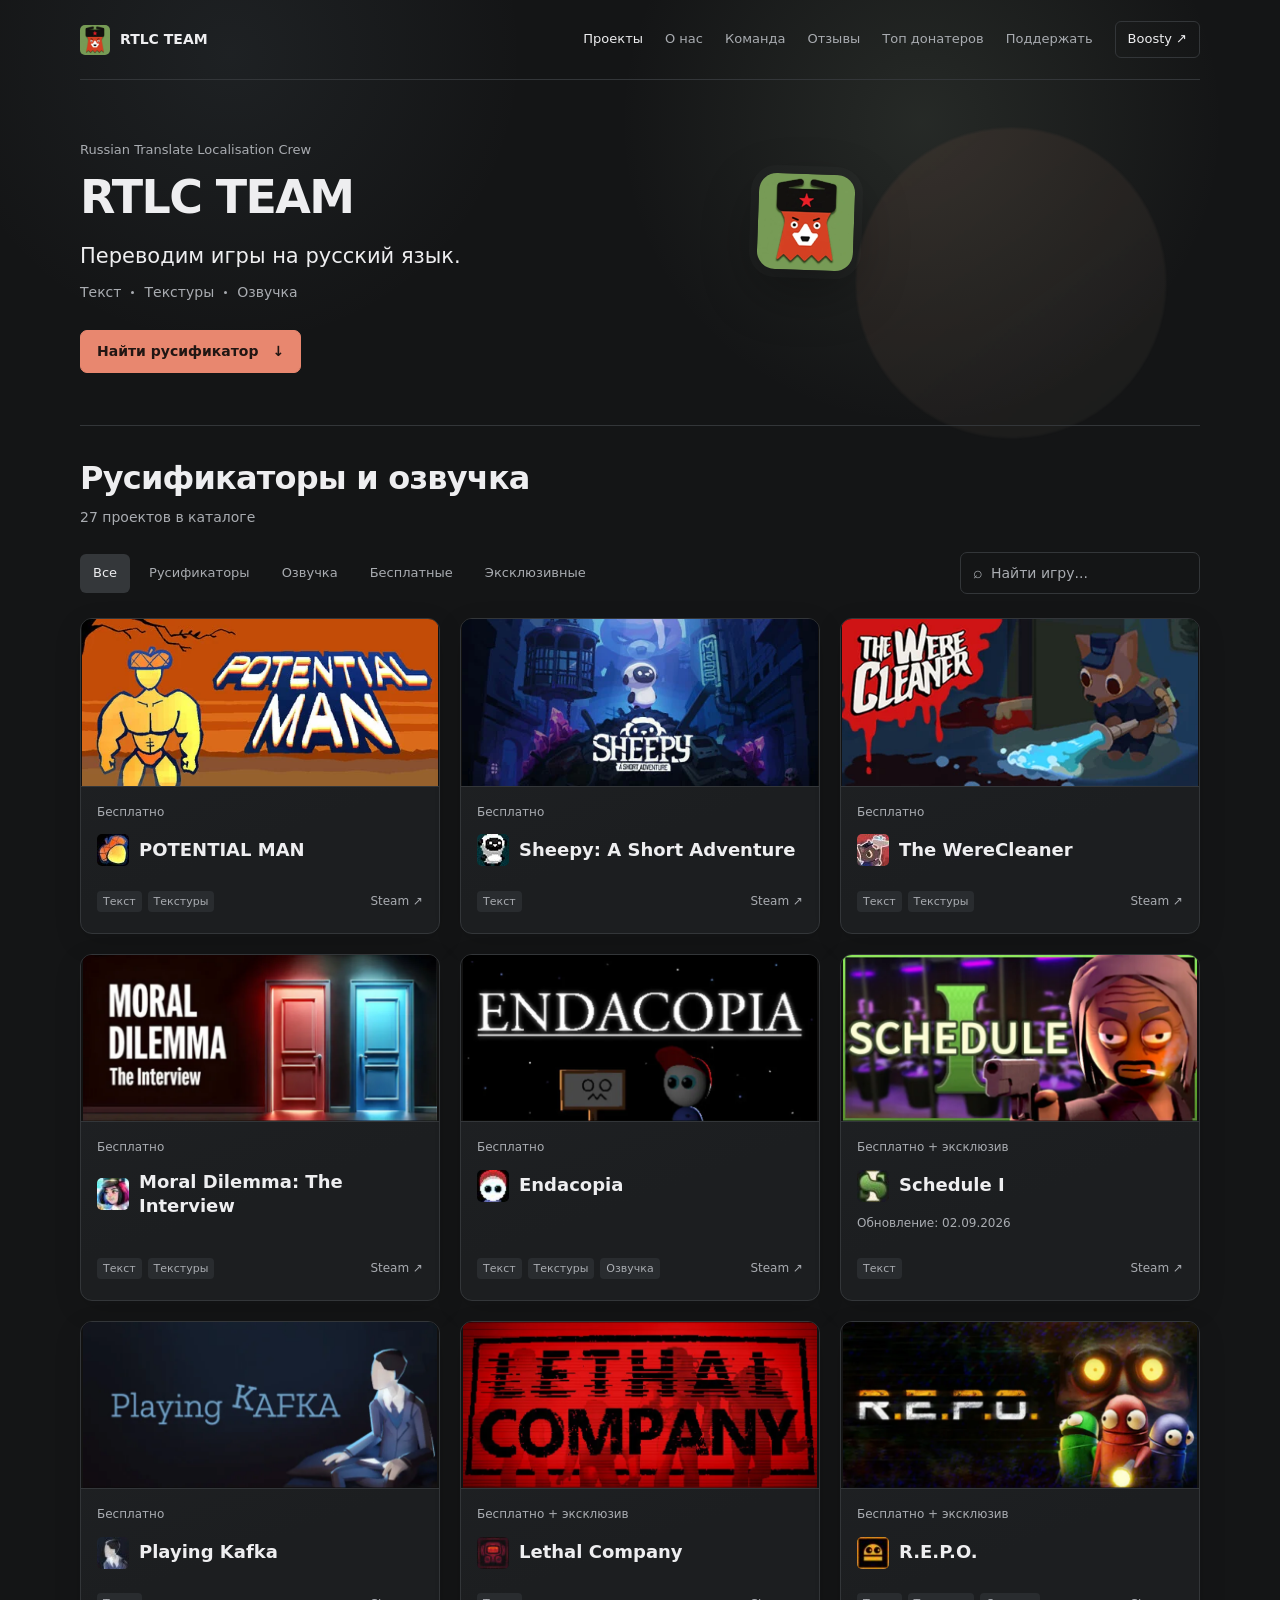
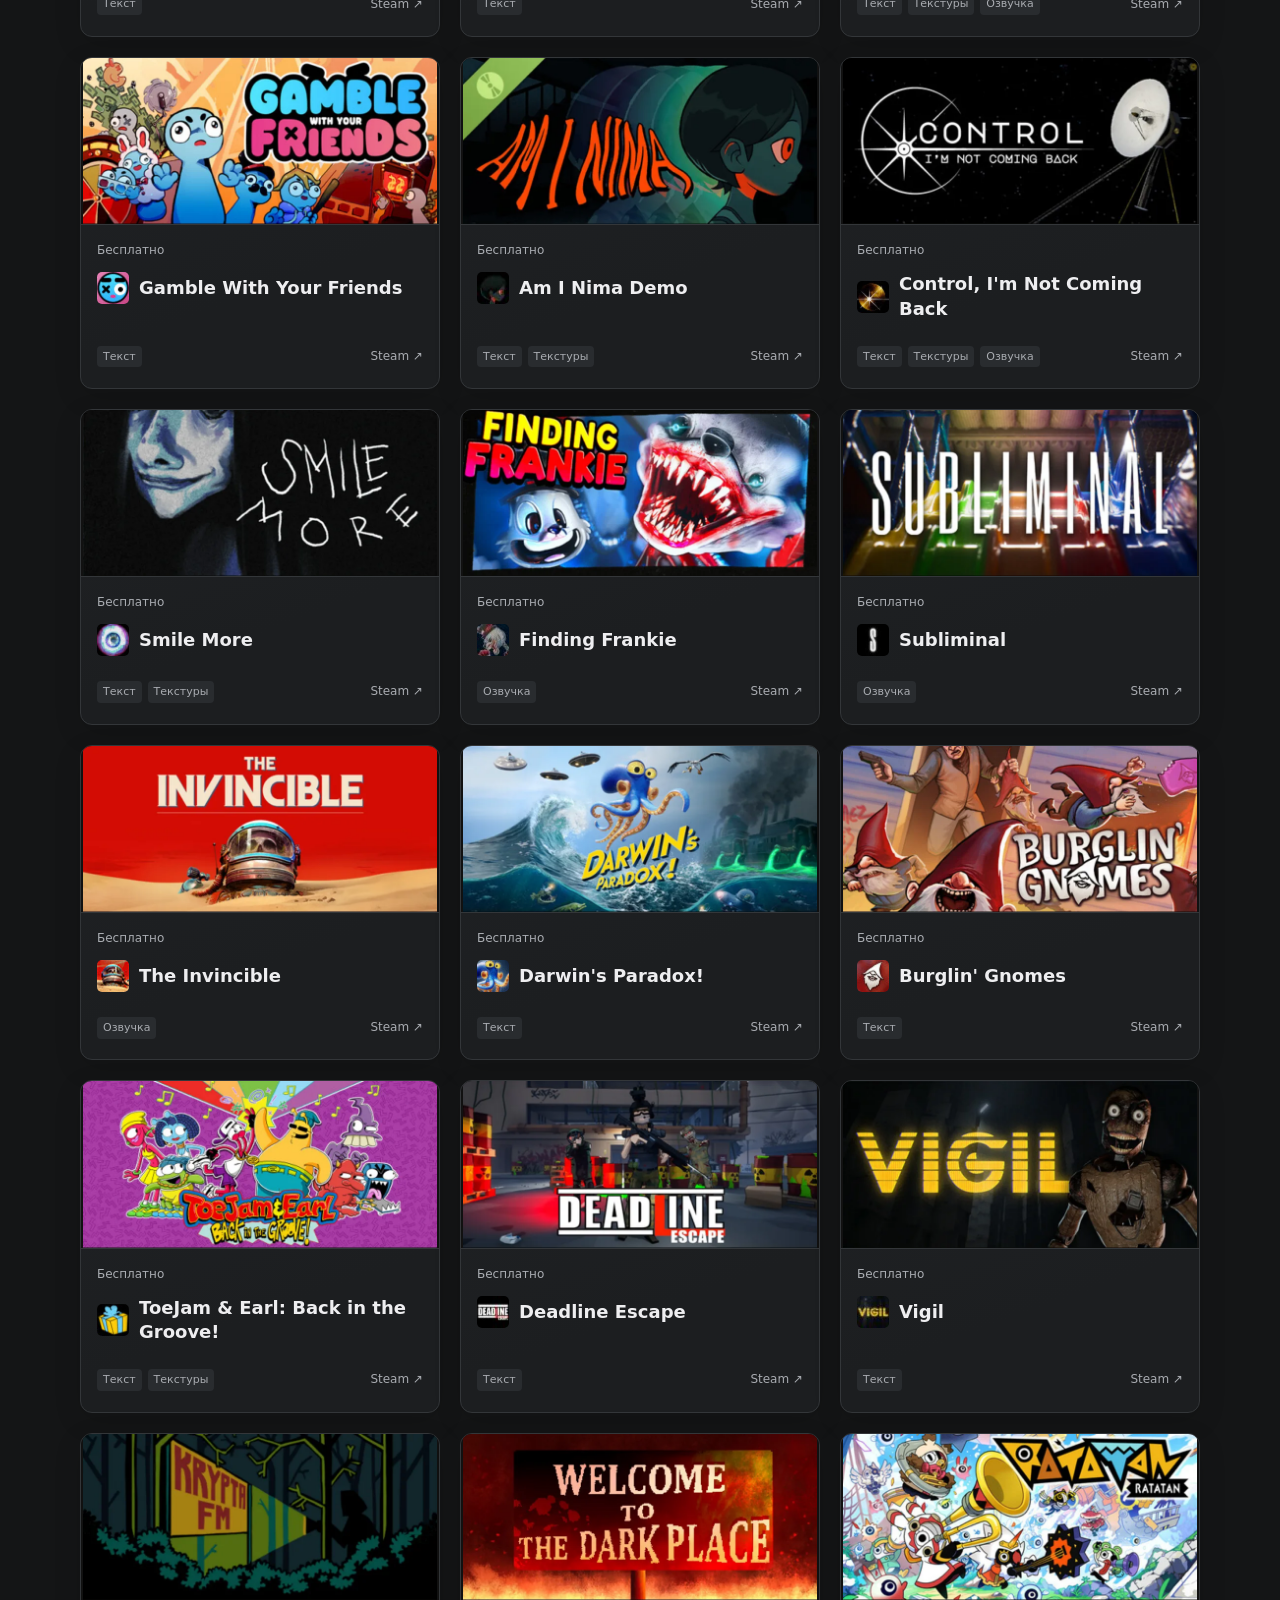
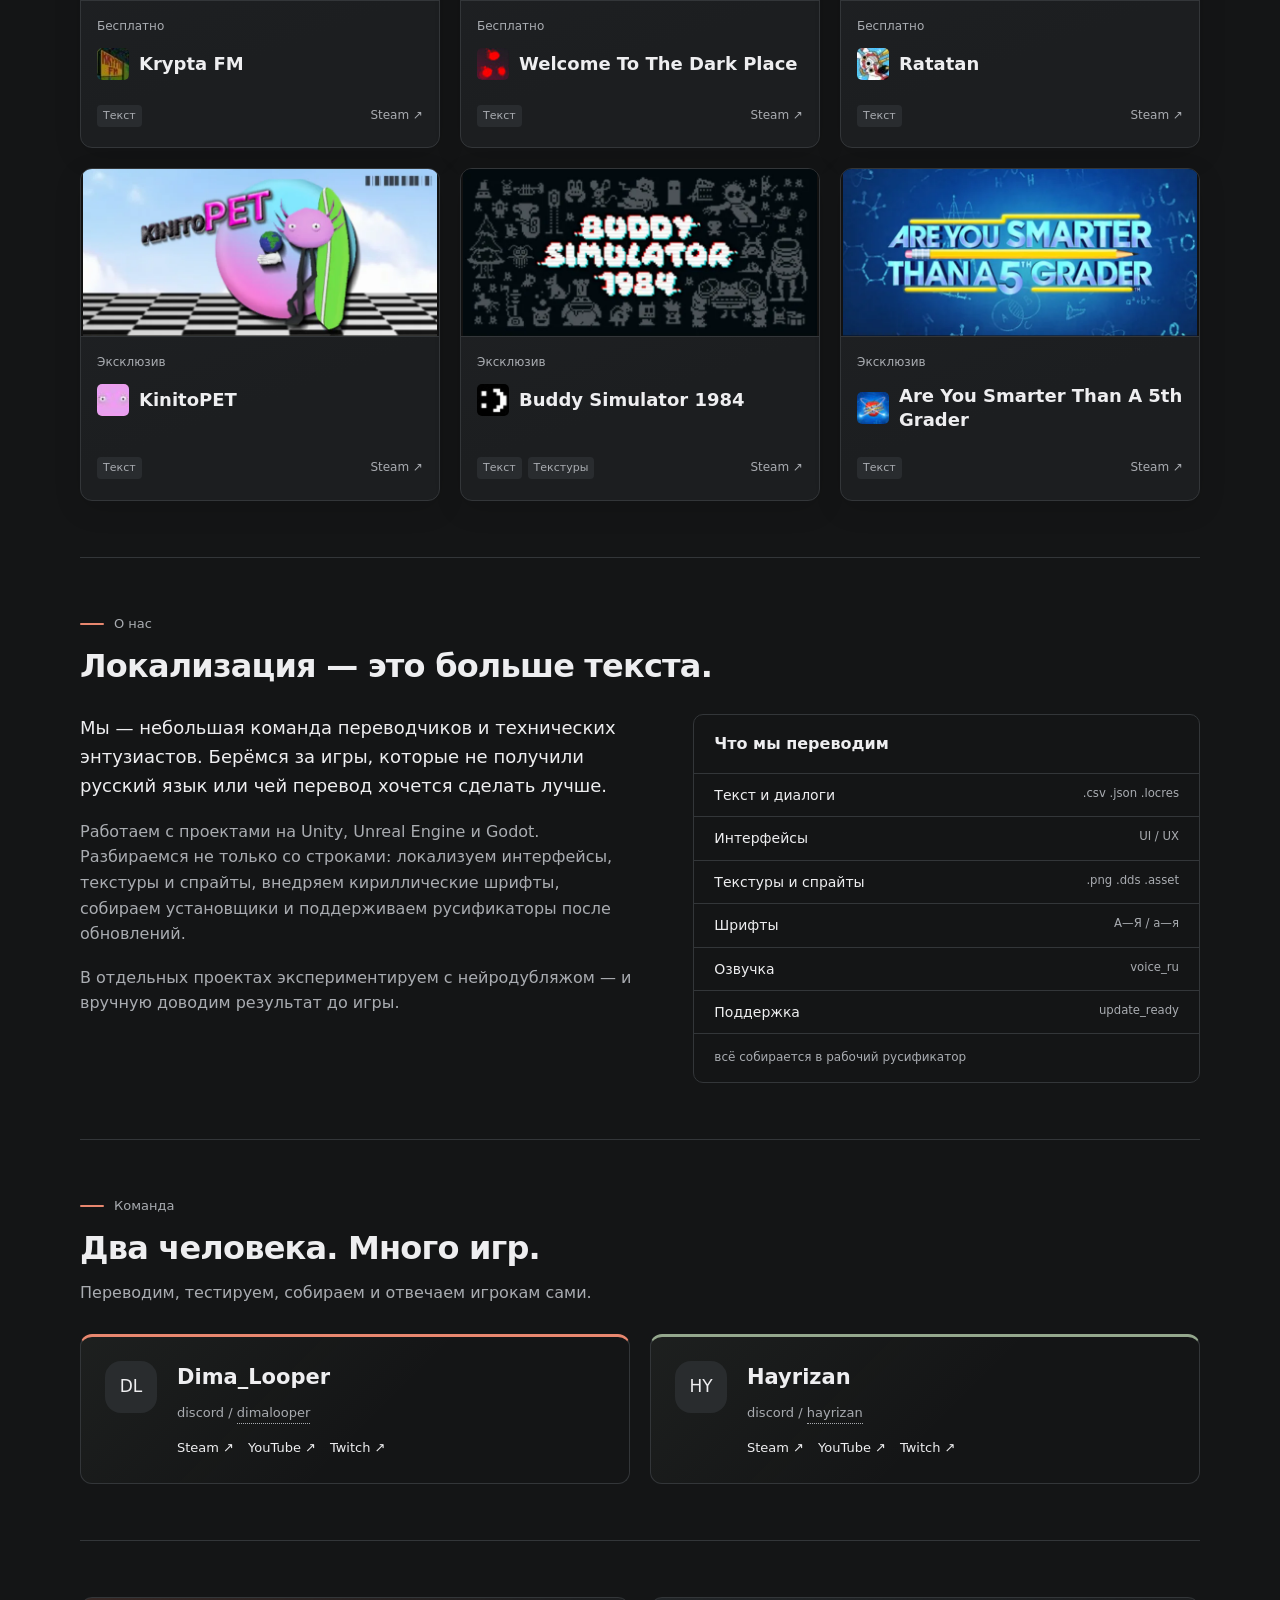
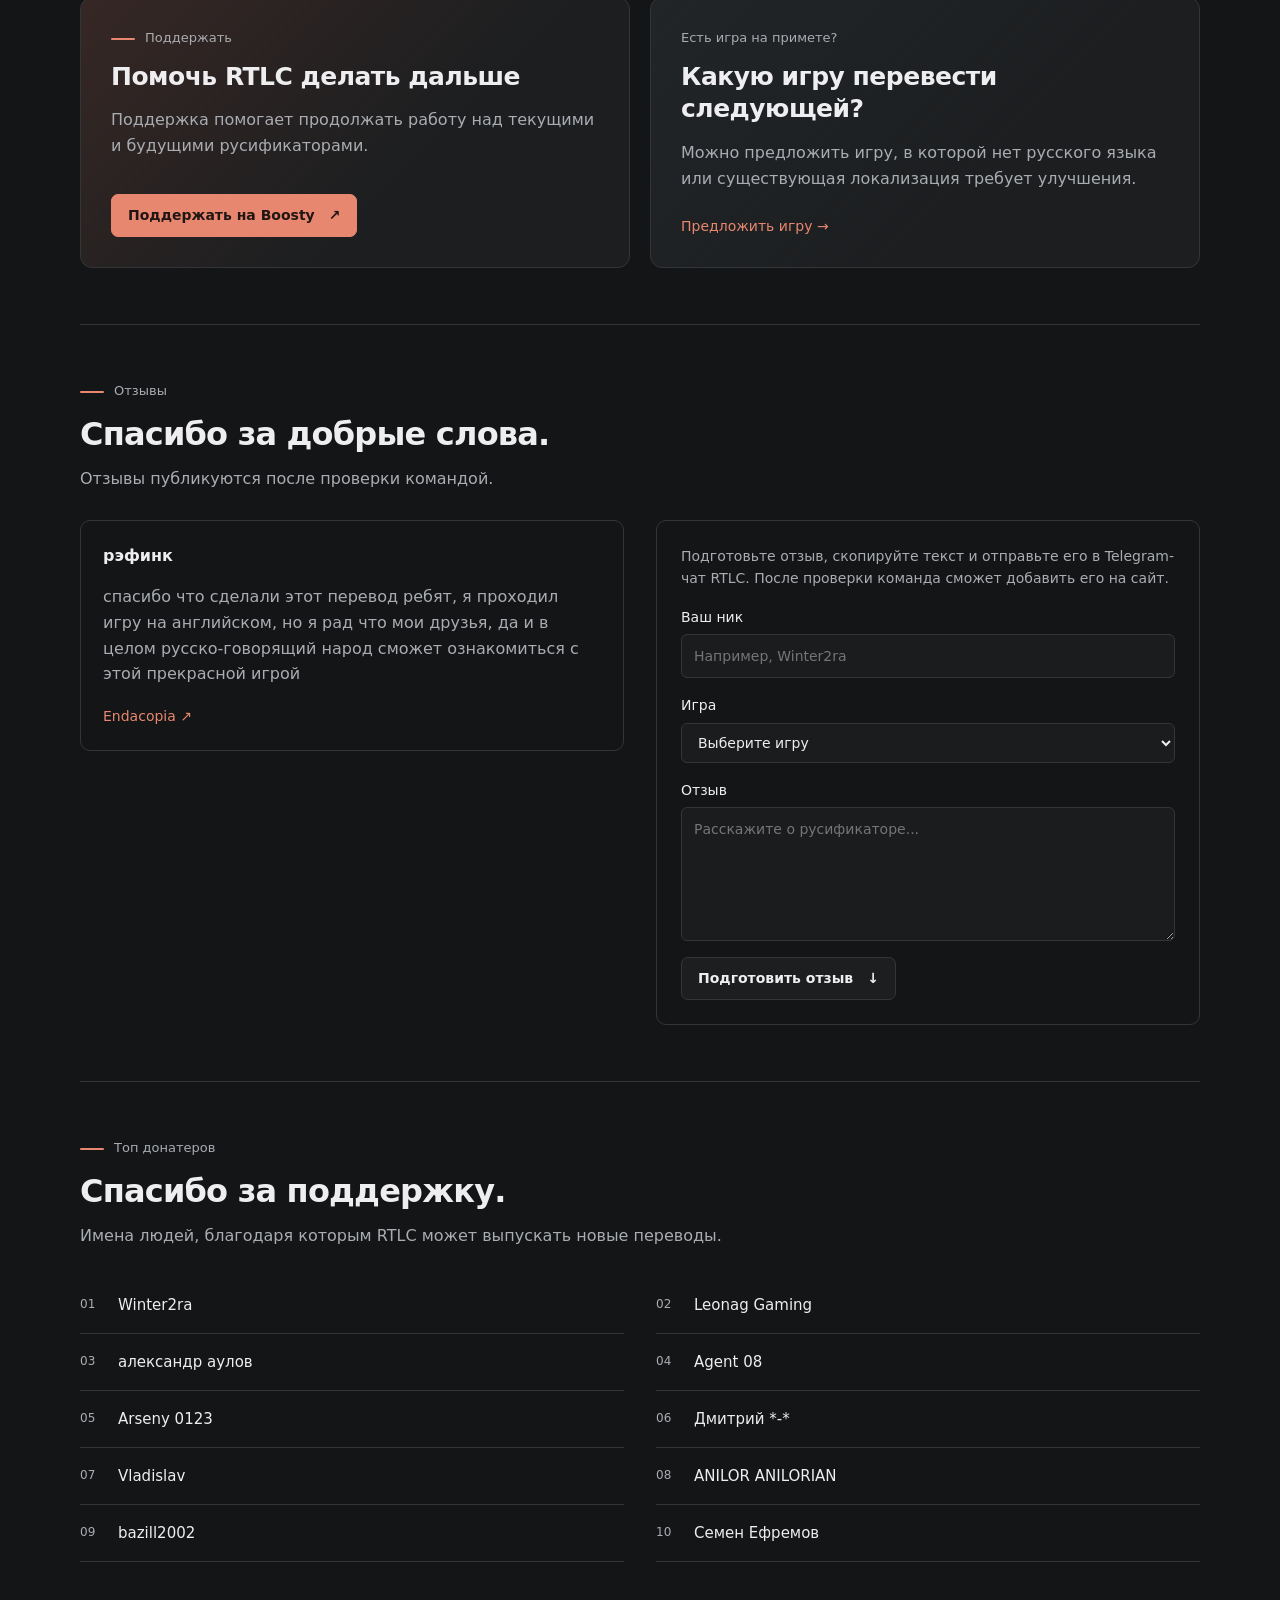
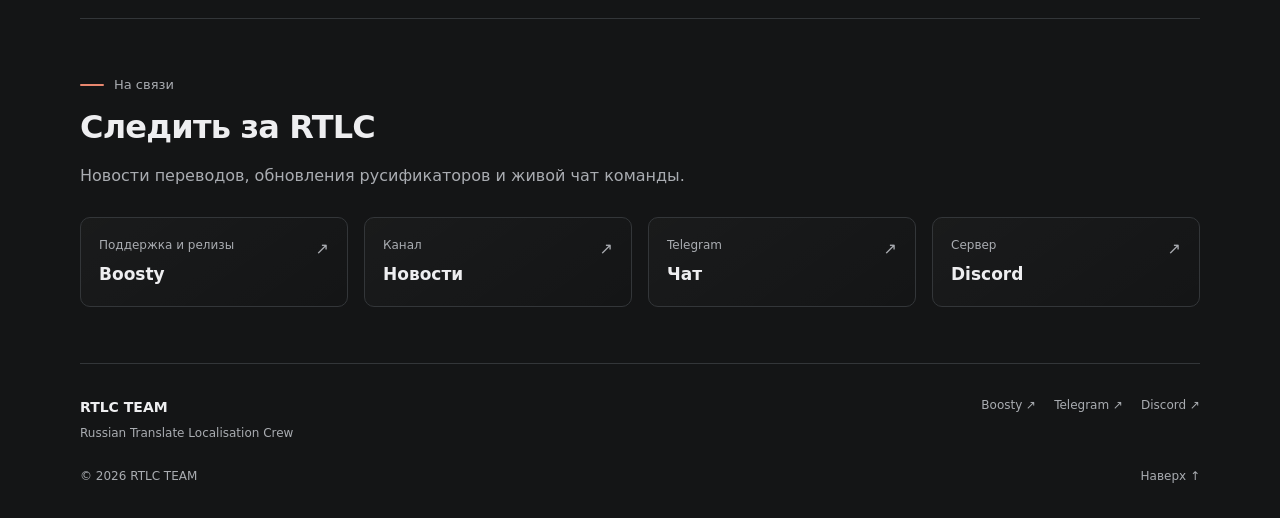
==== index.html @ 61e660eb "Improve site design and update project catalog" ====
<!doctype html>
<html lang="ru">
<head>
  <meta charset="utf-8">
  <meta name="viewport" content="width=device-width, initial-scale=1">
  <title>RTLC TEAM — Русские локализации игр</title>
  <meta name="description" content="RTLC TEAM — команда русской локализации игр. Русификаторы, перевод текстур и русская озвучка для игр на Unity, Unreal Engine и Godot.">
  <meta name="theme-color" content="#141516">
  <meta name="color-scheme" content="dark">
  <meta property="og:type" content="website">
  <meta property="og:locale" content="ru_RU">
  <meta property="og:url" content="https://hayrizan.github.io/rtlc-team/">
  <meta property="og:title" content="RTLC TEAM — Русские локализации игр">
  <meta property="og:description" content="Русификаторы, перевод текстур и русская озвучка для игр на Unity, Unreal Engine и Godot.">
  <meta property="og:image" content="https://hayrizan.github.io/rtlc-team/assets/branding/rtlc-bear.webp">
  <meta property="og:image:width" content="320">
  <meta property="og:image:height" content="320">
  <meta property="og:image:alt" content="Оранжевый медведь RTLC TEAM в шапке-ушанке со звездой">
  <link rel="canonical" href="https://hayrizan.github.io/rtlc-team/">
  <link rel="icon" href="assets/branding/favicon.png" type="image/png">
  <link rel="stylesheet" href="css/style.css?v=calm-1">
  <script src="js/projects.js?v=catalog-27" defer></script>
  <script src="js/main.js?v=quality-1" defer></script>
</head>
<body>
  <a class="skip-link" href="#main">К содержанию</a>

  <header class="hero" id="home">
    <nav class="topbar" aria-label="Основная навигация">
      <a class="topbar__mark" href="#home" aria-label="RTLC TEAM — на главную">
        <img src="assets/branding/rtlc-bear.webp" width="32" height="32" alt="">
        <span>RTLC TEAM</span>
      </a>
      <button class="menu-toggle" type="button" aria-expanded="false" aria-controls="site-menu">
        <span class="menu-toggle__label">Меню</span>
        <span class="menu-toggle__icon" aria-hidden="true"></span>
      </button>
      <div class="topbar__links" id="site-menu">
        <a href="#projects">Проекты</a>
        <a href="#about">О нас</a>
        <a href="#team">Команда</a>
        <a href="#reviews">Отзывы</a>
        <a href="#donors">Топ донатеров</a>
        <a href="#support">Поддержать</a>
        <a class="topbar__boosty" href="https://boosty.to/rtlc" target="_blank" rel="noopener">Boosty ↗</a>
      </div>
    </nav>


    <div class="hero__content reveal">
      <img class="hero__logo" src="assets/branding/rtlc-bear.webp" width="160" height="160" alt="Оранжевый медведь RTLC TEAM в шапке-ушанке со звездой">
      <p class="hero__kicker">Russian Translate Localisation Crew</p>
      <h1 aria-label="RTLC TEAM">
        <span>RTLC</span>
        <span class="hero__title-accent">TEAM</span>
      </h1>
      <p class="hero__lead">Переводим игры на русский язык.</p>
      <p class="hero__skills">Текст <i></i> Текстуры <i></i> Озвучка</p>

      <a class="button hero__cta" href="#projects">Найти русификатор <span aria-hidden="true">↓</span></a>

    </div>


  </header>

  <main id="main">
    <section class="projects section" id="projects" aria-labelledby="projects-title">
      <div class="section-head reveal">
        <h2 id="projects-title">Русификаторы и озвучка</h2>
      </div>

      <div class="archive-block">
        <div class="subhead reveal">
          <p role="status"><span id="project-count">27</span> <span id="project-count-label">проектов</span> в каталоге</p>
        </div>

        <div class="project-tools reveal">
          <div class="filters" role="group" aria-label="Фильтр проектов">
            <button class="filter is-active" type="button" data-filter="all" aria-pressed="true">Все</button>
            <button class="filter" type="button" data-filter="translation" aria-pressed="false">Русификаторы</button>
            <button class="filter" type="button" data-filter="voice" aria-pressed="false">Озвучка</button>
            <button class="filter" type="button" data-filter="free" aria-pressed="false">Бесплатные</button>
            <button class="filter" type="button" data-filter="exclusive" aria-pressed="false">Эксклюзивные</button>
          </div>
          <label class="search">
            <span class="sr-only">Найти игру</span>
            <span aria-hidden="true">⌕</span>
            <input id="project-search" type="search" placeholder="Найти игру..." autocomplete="off">
          </label>
        </div>

        <div class="project-grid" id="project-grid" aria-live="polite"></div>
        <p class="empty-state" id="empty-state" hidden>Ничего не найдено. Попробуйте другой запрос.</p>
      </div>
    </section>

    <section class="about section" id="about" aria-labelledby="about-title">
      <div class="section-head reveal">
        <p class="section-index">О нас</p>
        <div>
          <h2 id="about-title">Локализация — <em>это больше текста.</em></h2>
        </div>
      </div>

      <div class="about-layout">
        <div class="about-copy reveal">
          <p class="about-copy__lead">Мы — небольшая команда переводчиков и технических энтузиастов. Берёмся за игры, которые не получили русский язык или чей перевод хочется сделать лучше.</p>
          <p>Работаем с проектами на Unity, Unreal Engine и Godot. Разбираемся не только со строками: локализуем интерфейсы, текстуры и спрайты, внедряем кириллические шрифты, собираем установщики и поддерживаем русификаторы после обновлений.</p>
          <p>В отдельных проектах экспериментируем с нейродубляжом — и вручную доводим результат до игры.</p>
        </div>

        <div class="workbench reveal" aria-label="Направления работы RTLC TEAM">
          <span class="workbench__title">Что мы переводим</span>
          <ul>
            <li><span>01</span><strong>Текст и диалоги</strong><small>.csv .json .locres</small></li>
            <li><span>02</span><strong>Интерфейсы</strong><small>UI / UX</small></li>
            <li><span>03</span><strong>Текстуры и спрайты</strong><small>.png .dds .asset</small></li>
            <li><span>04</span><strong>Шрифты</strong><small>А—Я / а—я</small></li>
            <li><span>05</span><strong>Озвучка</strong><small>voice_ru</small></li>
            <li><span>06</span><strong>Поддержка</strong><small>update_ready</small></li>
          </ul>
          <div class="workbench__status"><span aria-hidden="true"></span> всё собирается в рабочий русификатор</div>
        </div>
      </div>
    </section>

    <section class="team section" id="team" aria-labelledby="team-title">
      <div class="section-head reveal">
        <p class="section-index">Команда</p>
        <div>
          <h2 id="team-title">Два человека. <em>Много игр.</em></h2>
          <p>Переводим, тестируем, собираем и отвечаем игрокам сами.</p>
        </div>
      </div>

      <div class="team-grid">
        <article class="member member--violet reveal">
          <div class="member__number">P1</div>
          <div class="member__avatar" aria-hidden="true">DL</div>
          <div class="member__body">
            <p class="member__role">RTLC TEAM</p>
            <h3>Dima_Looper</h3>
            <p class="member__discord">discord / <button class="copy-discord" type="button" data-copy="dimalooper" aria-label="Скопировать Discord dimalooper">dimalooper</button></p>
            <div class="member__links">
              <a href="https://steamcommunity.com/id/dima_looper/" target="_blank" rel="noopener">Steam ↗</a>
              <a href="https://www.youtube.com/@DimaLooper" target="_blank" rel="noopener">YouTube ↗</a>
              <a href="https://www.twitch.tv/dima_looper" target="_blank" rel="noopener">Twitch ↗</a>
            </div>
          </div>
        </article>

        <article class="member member--mint reveal">
          <div class="member__number">P2</div>
          <div class="member__avatar" aria-hidden="true">HY</div>
          <div class="member__body">
            <p class="member__role">RTLC TEAM</p>
            <h3>Hayrizan</h3>
            <p class="member__discord">discord / <button class="copy-discord" type="button" data-copy="hayrizan" aria-label="Скопировать Discord hayrizan">hayrizan</button></p>
            <div class="member__links">
              <a href="https://steamcommunity.com/id/Hayrizan" target="_blank" rel="noopener">Steam ↗</a>
              <a href="https://www.youtube.com/@Hayrizan" target="_blank" rel="noopener">YouTube ↗</a>
              <a href="https://www.twitch.tv/hayrizan" target="_blank" rel="noopener">Twitch ↗</a>
            </div>
          </div>
        </article>
      </div>
    </section>

    <section class="support section" id="support" aria-labelledby="support-title">
      <div class="support-grid">
        <article class="support-card support-card--primary reveal">
          <p class="section-index">Поддержать</p>

          <h2 id="support-title">Помочь RTLC делать дальше</h2>
          <p>Поддержка помогает продолжать работу над текущими и будущими русификаторами.</p>
          <a class="button button--dark" href="https://boosty.to/rtlc" target="_blank" rel="noopener">Поддержать на Boosty <span>↗</span></a>
        </article>

        <article class="support-card support-card--request reveal">
          <p class="support-card__label">Есть игра на примете?</p>
          <h3>Какую игру перевести следующей?</h3>
          <p>Можно предложить игру, в которой нет русского языка или существующая локализация требует улучшения.</p>
          <a class="text-link" href="https://boosty.to/rtlc/posts/376bce65-dcf7-41a5-83ce-9a819ffbf329?share=post_link" target="_blank" rel="noopener">Предложить игру <span>→</span></a>
        </article>
      </div>
    </section>

    <section class="reviews section" id="reviews" aria-labelledby="reviews-title">
      <div class="section-head reveal"><p class="section-index">Отзывы</p><div><h2 id="reviews-title">Спасибо за <em>добрые слова.</em></h2><p>Отзывы публикуются после проверки командой.</p></div></div>
      <div class="reviews-layout"><div class="reviews-list" id="reviews-list" aria-busy="true"><p class="reviews-empty">Загрузка отзывов…</p></div>
        <form class="review-form" id="review-form" hidden>
          <p class="review-form__intro" id="review-help">Подготовьте отзыв, скопируйте текст и отправьте его в Telegram-чат RTLC. После проверки команда сможет добавить его на сайт.</p>
          <label>Ваш ник<input name="nickname" required maxlength="50" placeholder="Например, Winter2ra"></label>
          <label>Игра<select name="project" id="review-project" required><option value="">Выберите игру</option></select></label>
          <label>Отзыв<textarea name="message" required maxlength="500" rows="5" placeholder="Расскажите о русификаторе..."></textarea></label>
          <button class="button" type="submit" aria-describedby="review-help">Подготовить отзыв <span aria-hidden="true">↓</span></button>
          <div class="review-draft" id="review-draft" hidden>
            <label>Текст для отправки<textarea id="review-draft-text" rows="7" readonly></textarea></label>
            <button class="button" id="review-copy" type="button">Скопировать текст</button>
            <a class="button" href="https://t.me/RTLC_Team" target="_blank" rel="noopener">Открыть чат RTLC <span aria-hidden="true">↗</span></a>
            <small id="review-status" role="status">Отзыв ещё не отправлен. Скопируйте текст, откройте чат и отправьте сообщение.</small>
          </div>
        </form>
        <noscript><p>Чтобы оставить отзыв, напишите название игры и ваши впечатления в <a href="https://t.me/RTLC_Team">Telegram-чат RTLC</a>.</p></noscript>
      </div>
    </section>

    <section class="donors section" id="donors" aria-labelledby="donors-title">
      <div class="section-head reveal">
        <p class="section-index">Топ донатеров</p>
        <div>
          <h2 id="donors-title">Спасибо за <em>поддержку.</em></h2>
          <p>Имена людей, благодаря которым RTLC может выпускать новые переводы.</p>
        </div>
      </div>
      <div class="donors-board reveal" id="donors-board" aria-live="polite" aria-busy="true">
        <p class="donors-empty">Загрузка донатеров…</p>
      </div>
    </section>

    <section class="contacts section" id="contacts" aria-labelledby="contacts-title">
      <div class="contacts__inner reveal">
        <p class="section-index">На связи</p>
        <h2 id="contacts-title">Следить за <span>RTLC</span></h2>
        <p>Новости переводов, обновления русификаторов и живой чат команды.</p>
        <div class="social-links">
          <a href="https://boosty.to/rtlc" target="_blank" rel="noopener"><small>Поддержка и релизы</small><strong>Boosty</strong><span>↗</span></a>
          <a href="https://t.me/RTLC_news" target="_blank" rel="noopener"><small>Канал</small><strong>Новости</strong><span>↗</span></a>
          <a href="https://t.me/RTLC_Team" target="_blank" rel="noopener"><small>Telegram</small><strong>Чат</strong><span>↗</span></a>
          <a href="https://discord.com/invite/6Hbr8G28SN" target="_blank" rel="noopener"><small>Сервер</small><strong>Discord</strong><span>↗</span></a>
        </div>
      </div>
    </section>
  </main>

  <footer class="footer">
    <div>
      <strong>RTLC TEAM</strong>
      <span>Russian Translate Localisation Crew</span>
    </div>
    <div class="footer__links" aria-label="Ссылки RTLC TEAM">
      <a href="https://boosty.to/rtlc" target="_blank" rel="noopener">Boosty ↗</a>
      <a href="https://t.me/RTLC_Team" target="_blank" rel="noopener">Telegram ↗</a>
      <a href="https://discord.com/invite/6Hbr8G28SN" target="_blank" rel="noopener">Discord ↗</a>
    </div>
    <div class="footer__meta">
      <span>© <span id="current-year"></span> RTLC TEAM</span>
      <a href="#home">Наверх ↑</a>
    </div>
  </footer>

  <dialog class="project-modal" id="project-modal" aria-labelledby="modal-title">
    <div class="project-modal__frame">
      <button class="project-modal__close" type="button" aria-label="Закрыть окно">×</button>
      <div id="modal-content"></div>
    </div>
  </dialog>

  <div class="toast" id="toast" role="status" aria-live="polite"></div>
</body>
</html>
---- css/style.css ----
:root {
  --bg: #141516;
  --bg-soft: #1a1c1e;
  --panel: #1c1e20;
  --panel-2: #232628;
  --ink: #eeeef0;
  --muted: #a9acb1;
  --line: #333639;
  --orange: #e8876f;
  --sage: #94a78d;
  --blue: #829aaa;
  --glow: rgba(232, 135, 111, .12);
  --mint: #a9acb1;
  --violet: #e07862;
  --page: min(1120px, calc(100% - 64px));
}
*, *::before, *::after { box-sizing: border-box; }
html { overflow-x: hidden; scroll-behavior: smooth; scrollbar-color: #55595e var(--bg); }
body { position: relative; margin: 0; overflow-x: hidden; background: var(--bg); color: var(--ink); font: 16px/1.6 Inter, ui-sans-serif, system-ui, -apple-system, "Segoe UI", sans-serif; }
body::before { content: ""; position: absolute; inset: 0 0 auto; height: 680px; z-index: -1; pointer-events: none; background: radial-gradient(circle at 72% 18%, rgba(148,167,141,.14), transparent 28%), radial-gradient(circle at 18% 8%, rgba(130,154,170,.09), transparent 24%); }
a { color: inherit; text-decoration: none; }
button, input, select, textarea { font: inherit; }
button { cursor: pointer; }
img { display: block; max-width: 100%; }
button, a, input, select, textarea { -webkit-tap-highlight-color: transparent; }
:focus-visible { outline: 2px solid var(--orange); outline-offset: 4px; }
::selection { background: #70483e; color: white; }
[hidden] { display: none !important; }
.sr-only { position: absolute; width: 1px; height: 1px; padding: 0; margin: -1px; overflow: hidden; clip: rect(0,0,0,0); white-space: nowrap; border: 0; }
.skip-link { position: fixed; top: 12px; left: 12px; z-index: 100; padding: 10px 16px; background: var(--ink); color: var(--bg); transform: translateY(-180%); }
.skip-link:focus { transform: none; }
/* A compact introduction keeps the catalog close to the top. */
.hero { position: relative; width: var(--page); margin: auto; }
.hero::after { content: ""; position: absolute; right: 3%; top: 128px; width: 310px; height: 310px; z-index: -1; border-radius: 50%; background: linear-gradient(145deg, rgba(232,135,111,.09), rgba(148,167,141,.06)); filter: blur(1px); }
.topbar { position: relative; min-height: 80px; display: flex; align-items: center; justify-content: space-between; gap: 24px; border-bottom: 1px solid var(--line); z-index: 10; }
.topbar__mark { display: inline-flex; align-items: center; gap: 10px; font-size: 14px; font-weight: 700; white-space: nowrap; }
.topbar__mark img { width: 30px; height: 30px; border-radius: 5px; }
.topbar__links { display: flex; align-items: center; gap: 22px; font-size: 13px; }
.topbar__links a { padding: 10px 0; color: var(--muted); }
.topbar__links a:hover, .topbar__links a[aria-current] { color: var(--ink); }
.topbar__links .topbar__boosty { border: 1px solid var(--line); padding: 7px 12px; border-radius: 6px; color: var(--ink); }
.menu-toggle { display: none; border: 1px solid var(--line); border-radius: 6px; padding: 8px 12px; color: var(--ink); background: transparent; }
.hero__content { display: grid; grid-template-columns: minmax(0,1fr) 112px; column-gap: 40px; padding: 60px 0 52px; max-width: 790px; }
.hero__logo { grid-column: 2; grid-row: 1 / 5; width: 96px; height: auto; align-self: center; border-radius: 18px; box-shadow: 0 20px 55px rgba(0,0,0,.32), 0 0 0 8px rgba(255,255,255,.025); transform: rotate(2deg); }
.hero__kicker { grid-column: 1; margin: 0 0 10px; color: var(--muted); font-size: 13px; }
.hero h1 { grid-column: 1; margin: 0; font-size: clamp(32px, 4vw, 46px); line-height: 1.15; letter-spacing: -.035em; font-weight: 700; }
.hero__title-accent { color: var(--ink); }
.hero__lead { grid-column: 1; margin: 16px 0 8px; font-size: 21px; }
.hero__skills { grid-column: 1; display: flex; align-items: center; flex-wrap: wrap; gap: 10px; margin: 0; font-size: 14px; color: var(--muted); }
.hero__skills i { width: 3px; height: 3px; background: var(--muted); border-radius: 50%; }
.button { display: inline-flex; align-items: center; justify-content: center; gap: 14px; width: fit-content; max-width: 100%; padding: 10px 16px; border: 1px solid var(--line); border-radius: 7px; background: var(--panel); color: var(--ink); font-size: 14px; font-weight: 600; line-height: 1.5; transition: background .15s ease, border-color .15s ease; }
.button:hover { background: var(--panel-2); border-color: #63666a; }
.hero__cta, .button--light, .button--dark { background: var(--orange); border-color: var(--orange); color: #211613; }
.hero__cta:hover, .button--light:hover, .button--dark:hover { background: #eb907c; border-color: #eb907c; }
.hero__cta { grid-column: 1; margin-top: 26px; }
/* Sections use the same type scale and spacing throughout. */
.section { width: var(--page); margin: auto; padding: 56px 0; border-top: 1px solid var(--line); scroll-margin-top: 24px; }
.section-head { margin-bottom: 28px; }
.section-index { display: flex; align-items: center; gap: 10px; margin: 0 0 12px; color: var(--muted); font-size: 13px; font-weight: 500; }
.section-index::before { content: ""; width: 24px; height: 2px; border-radius: 2px; background: var(--orange); }
h2 { margin: 0; font-size: clamp(25px, 3vw, 32px); line-height: 1.25; letter-spacing: -.025em; font-weight: 650; }
h2 em { font: inherit; }
.section-head > div > p { margin: 12px 0 0; max-width: 660px; color: var(--muted); }
.subhead p { margin: 0; font-size: 14px; color: var(--muted); }
.projects { padding-top: 32px; }
.projects .section-head { margin-bottom: 8px; }
.project-tools { display: flex; align-items: center; justify-content: space-between; gap: 20px; margin: 24px 0; }
.filters { display: flex; flex-wrap: wrap; gap: 6px; }
.filter { padding: 8px 12px; border: 1px solid transparent; border-radius: 6px; background: transparent; color: var(--muted); font-size: 13px; }
.filter:hover { background: var(--panel); color: var(--ink); }
.filter.is-active { background: #34373a; color: var(--ink); }
.search { width: 240px; flex-shrink: 0; display: flex; align-items: center; gap: 8px; border: 1px solid var(--line); border-radius: 7px; padding: 0 12px; color: var(--muted); }
.search:focus-within { border-color: var(--orange); }
.search input { width: 100%; min-width: 0; padding: 9px 0; background: transparent; border: 0; color: var(--ink); font-size: 14px; }
.search input:focus { outline: none; }
.search input::placeholder { color: var(--muted); }
.project-grid { display: grid; grid-template-columns: repeat(3,minmax(0,1fr)); gap: 20px; }
.project-card { position: relative; display: flex; flex-direction: column; min-width: 0; overflow: hidden; border: 1px solid var(--line); border-radius: 12px; background: linear-gradient(160deg, #202225, var(--panel) 65%); box-shadow: 0 8px 28px rgba(0,0,0,.12); transition: border-color .18s ease, transform .18s ease, box-shadow .18s ease; }
.project-card:hover { border-color: #676b6f; transform: translateY(-3px); box-shadow: 0 16px 36px rgba(0,0,0,.24); }
.project-card__banner { width: 100%; aspect-ratio: 460/215; object-fit: contain; height: auto; background: #111; border-bottom: 1px solid var(--line); transition: filter .18s ease; }
.project-card:hover .project-card__banner { filter: saturate(1.08) brightness(1.04); }
.project-card__body { flex: 1; display: flex; flex-direction: column; padding: 16px; }
.project-card__top { color: var(--muted); font-size: 12px; }
.project-card__top > span:first-child { display: none; }
.project-card__heading { display: flex; align-items: center; gap: 10px; margin: 12px 0 auto; }
.project-card__icon { width: 32px; height: 32px; flex-shrink: 0; border-radius: 5px; }
.project-card__title { font-size: 18px; font-weight: 600; line-height: 1.35; overflow-wrap: anywhere; }
.project-card__updated { margin-top: 12px; color: var(--muted); font-size: 12px; }
.project-card__footer { display: flex; align-items: center; justify-content: space-between; gap: 10px; margin-top: 20px; }
.project-card__tags, .modal-tags { display: flex; flex-wrap: wrap; gap: 6px; }
.tag { color: var(--muted); font-size: 11px; padding: 2px 6px; background: #292c2f; border-radius: 4px; }
.steam-badge { position: relative; z-index: 3; font-size: 12px; color: var(--muted); padding: 6px 0 6px 6px; white-space: nowrap; }
.steam-badge:hover { color: var(--ink); }
.project-card__trigger { position: absolute; inset: 0; z-index: 2; border: 0; background: transparent; border-radius: inherit; }
.project-card__trigger:focus-visible { outline-offset: -3px; }
.empty-state { color: var(--muted); padding: 24px; text-align: center; }
.about-layout { display: grid; grid-template-columns: 1.1fr 1fr; align-items: start; gap: 56px; }
.about-copy p { margin: 0 0 18px; color: var(--muted); }
.about-copy .about-copy__lead { color: var(--ink); font-size: 18px; }
.workbench { border: 1px solid var(--line); border-radius: 10px; overflow: hidden; }
.workbench__title { display: block; padding: 16px 20px; font-weight: 600; }
.workbench ul { margin: 0; padding: 0; list-style: none; }
.workbench li { display: flex; justify-content: space-between; gap: 14px; padding: 10px 20px; border-top: 1px solid var(--line); font-size: 14px; }
.workbench li > span { display: none; }
.workbench li strong { font-weight: 500; }
.workbench li small { color: var(--muted); }
.workbench__status { padding: 14px 20px; color: var(--muted); font-size: 12px; border-top: 1px solid var(--line); }
.team-grid { display: grid; grid-template-columns: repeat(2,minmax(0,1fr)); gap: 20px; }
.member { position: relative; display: flex; align-items: start; gap: 20px; padding: 24px; overflow: hidden; border: 1px solid var(--line); border-radius: 12px; background: linear-gradient(135deg, rgba(148,167,141,.07), transparent 55%); }
.member--violet { border-top: 3px solid var(--orange); }
.member--mint { border-top: 3px solid var(--sage); }
.member__number, .member__role { display: none; }
.member__avatar { display: grid; place-items: center; width: 52px; height: 52px; flex-shrink: 0; border-radius: 16px; background: #292c2e; color: var(--ink); font-size: 17px; }
.member__body { min-width: 0; }
.member h3 { margin: 0 0 8px; font-size: 21px; font-weight: 600; }
.member__discord { margin: 0 0 14px; color: var(--muted); font-size: 13px; }
.copy-discord { border: 0; border-bottom: 1px dotted var(--muted); padding: 0; background: transparent; color: inherit; }
.member__links { display: flex; flex-wrap: wrap; gap: 14px; font-size: 13px; }
.member__links a:hover { color: var(--orange); }
.support-grid { display: grid; grid-template-columns: repeat(2,minmax(0,1fr)); gap: 20px; }
.support-card { position: relative; display: flex; flex-direction: column; align-items: start; padding: 30px; overflow: hidden; border: 1px solid var(--line); border-radius: 12px; background: var(--panel); }
.support-card--primary { background: linear-gradient(135deg, rgba(232,135,111,.16), var(--panel) 62%); }
.support-card--request { background: linear-gradient(135deg, rgba(130,154,170,.12), var(--panel) 62%); }
.support-card h2, .support-card h3 { margin: 0 0 14px; font-size: 25px; line-height: 1.3; letter-spacing: -.02em; }
.support-card > p:not(.section-index):not(.support-card__label) { margin: 0 0 24px; color: var(--muted); }
.support-card .button, .support-card .text-link { margin-top: auto; }
.support-card__label { margin: 0 0 12px; color: var(--muted); font-size: 13px; }
.text-link { font-size: 14px; color: var(--orange); }
.text-link:hover { text-decoration: underline; }
.reviews-layout { display: grid; grid-template-columns: 1fr 1fr; gap: 32px; align-items: start; }
.reviews-list { display: grid; gap: 16px; min-width: 0; }
.review-card { padding: 22px; border: 1px solid var(--line); border-radius: 10px; }
.review-card p { color: var(--muted); overflow-wrap: anywhere; }
.review-card a { color: var(--orange); font-size: 14px; }
.review-form { display: grid; gap: 16px; padding: 24px; border: 1px solid var(--line); border-radius: 10px; min-width: 0; }
.review-form__intro { margin: 0; color: var(--muted); font-size: 14px; }
.review-form label { display: grid; gap: 6px; font-size: 14px; }
.review-form input, .review-form select, .review-form textarea { width: 100%; min-width: 0; padding: 10px 12px; border: 1px solid var(--line); border-radius: 6px; background: var(--bg-soft); color: var(--ink); }
.review-form textarea { resize: vertical; }
.review-form small, .reviews-empty { color: var(--muted); }
.review-draft { display: grid; gap: 14px; padding-top: 18px; border-top: 1px solid var(--line); }
.reviews-empty button, .donors-empty button { border: 0; padding: 4px 0; background: transparent; color: var(--ink); text-decoration: underline; }
.donors-board { display: grid; grid-template-columns: repeat(2,minmax(0,1fr)); column-gap: 32px; }
.donor-card { display: grid; grid-template-columns: 24px minmax(0,1fr) auto; align-items: center; gap: 14px; min-width: 0; padding: 16px 0; border-bottom: 1px solid var(--line); }
.donor-card__place { color: var(--muted); font-size: 12px; }
.donor-card__name { font-size: 15px; overflow-wrap: anywhere; }
.donor-card__amount { font-size: 14px; font-weight: 500; }
.donors-empty { grid-column: 1/-1; color: var(--muted); }
.contacts__inner > p { color: var(--muted); }
.social-links { display: grid; grid-template-columns: repeat(4,minmax(0,1fr)); gap: 16px; margin-top: 28px; }
.social-links a { position: relative; padding: 18px; border: 1px solid var(--line); border-radius: 10px; background: linear-gradient(145deg, rgba(255,255,255,.025), transparent); transition: transform .15s ease, border-color .15s ease; }
.social-links a:hover { transform: translateY(-2px); border-color: #62666a; }
.social-links a:hover { background: var(--panel); }
.social-links small { display: block; color: var(--muted); font-size: 12px; }
.social-links strong { display: block; margin-top: 6px; font-size: 17px; font-weight: 600; }
.social-links span { position: absolute; right: 18px; top: 18px; color: var(--muted); }
.footer { width: var(--page); margin: auto; padding: 32px 0; display: grid; grid-template-columns: 1fr 1fr; gap: 24px; border-top: 1px solid var(--line); color: var(--muted); font-size: 12px; }
.footer > div:first-child { display: grid; gap: 5px; }
.footer strong { color: var(--ink); font-size: 14px; }
.footer__links { display: flex; justify-content: flex-end; flex-wrap: wrap; gap: 18px; }
.footer__meta { grid-column: 1/-1; display: flex; justify-content: space-between; }
/* Project details remain readable independently of the artwork. */
.project-modal { width: min(720px,calc(100% - 32px)); max-height: calc(100svh - 32px); padding: 0; overflow: visible; border: 1px solid var(--line); border-radius: 12px; background: var(--panel); color: var(--ink); box-shadow: 0 16px 64px #0006; }
.project-modal::backdrop { background: #000b; }
.project-modal__frame { max-height: calc(100svh - 34px); overflow-y: auto; border-radius: inherit; }
.project-modal__close { position: absolute; top: 12px; right: 12px; z-index: 2; width: 36px; height: 36px; border: 1px solid var(--line); border-radius: 50%; background: var(--bg); color: var(--ink); font-size: 22px; }
.modal-hero { padding: 0; }
.modal-hero > img { width: 100%; height: auto; aspect-ratio: 460/215; object-fit: contain; background: #111; }
.modal-hero > div { padding: 22px 24px 0; }
.modal-hero__eyebrow { margin: 0 0 8px; color: var(--muted); font-size: 12px; }
.modal-title-row { display: flex; align-items: center; gap: 12px; }
.modal-title-row > img { width: 40px; height: 40px; border-radius: 6px; }
.modal-title-row h2 { font-size: 26px; overflow-wrap: anywhere; }
.modal-body { padding: 8px 24px 24px; }
.modal-body > p { color: var(--muted); font-size: 14px; }
.modal-actions { display: flex; flex-wrap: wrap; gap: 10px; }
.modal-status { display: grid; grid-template-columns: repeat(2,minmax(0,1fr)); gap: 18px 24px; margin-top: 24px; padding-top: 20px; border-top: 1px solid var(--line); }
.modal-status small { display: block; margin-bottom: 4px; font-size: 12px; color: var(--muted); }
.modal-status strong { font-size: 14px; font-weight: 500; }
.toast { position: fixed; right: 20px; bottom: 20px; z-index: 100; padding: 12px 18px; background: var(--panel-2); border: 1px solid var(--line); border-radius: 8px; font-size: 14px; opacity: 0; pointer-events: none; }
.toast.is-visible { opacity: 1; }
.error-page { min-height: 100svh; display: grid; place-items: center; padding: 24px; }
.error-card { max-width: 620px; }
.error-card h1 { font-size: 40px; line-height: 1.2; }
.error-card p { color: var(--muted); }
@media (max-width: 1000px) {
  .topbar { flex-wrap: wrap; padding: 16px 0; gap: 12px; }
  .topbar__links { width: 100%; justify-content: space-between; gap: 12px; }
  .project-tools { flex-wrap: wrap; }
  .about-layout { gap: 28px; }
  .member { gap: 14px; padding: 20px; }
}
@media (max-width: 800px) {
  :root { --page: calc(100% - 40px); }
  .project-grid { grid-template-columns: repeat(2,minmax(0,1fr)); gap: 16px; }
  .about-layout, .team-grid, .reviews-layout { grid-template-columns: 1fr; }
  .social-links { grid-template-columns: repeat(2,minmax(0,1fr)); }
  .support-grid { grid-template-columns: 1fr; }
}
@media (max-width: 600px) {
  :root { --page: calc(100% - 32px); }
  .topbar { min-height: 68px; flex-wrap: nowrap; }
  .menu-toggle { display: block; }
  .topbar__links { display: none; position: absolute; top: 62px; left: 0; right: 0; width: auto; padding: 10px; background: var(--panel); border: 1px solid var(--line); border-radius: 8px; }
  .topbar__links.is-open { display: grid; gap: 0; }
  .topbar__links a { padding: 10px 12px; }
  .topbar__links .topbar__boosty { margin-top: 5px; }
  .hero__content { grid-template-columns: minmax(0,1fr) 56px; gap: 0 16px; padding: 36px 0; }
  .hero__logo { width: 56px; grid-row: 1/3; align-self: start; }
  .hero::after { top: 92px; right: -60px; width: 190px; height: 190px; }
  .hero__kicker { font-size: 11px; }
  .hero h1 { font-size: 30px; }
  .hero__lead { grid-column: 1/-1; font-size: 18px; margin-top: 18px; }
  .hero__skills { grid-column: 1/-1; font-size: 13px; }
  .hero__cta { grid-column: 1/-1; margin-top: 22px; }
  .section { padding: 36px 0; }
  .projects { padding-top: 26px; }
  .project-tools { gap: 14px; margin: 20px 0; }
  .search { width: 100%; }
  .filter { padding: 8px 9px; font-size: 12px; }
  .project-grid { grid-template-columns: 1fr; }
  .project-card__body { padding: 14px 16px; }
  .project-card__title { font-size: 18px; }
  .project-card__footer { margin-top: 16px; }
  .support-card, .review-form { padding: 20px; }
  .donors-board { grid-template-columns: 1fr; }
  .social-links { gap: 10px; }
  .social-links a { padding: 14px; }
  .social-links span { right: 12px; top: 12px; }
  .footer { grid-template-columns: 1fr; }
  .footer__links { justify-content: flex-start; }
  .modal-status { grid-template-columns: 1fr; gap: 14px; }
  .modal-title-row h2 { font-size: 22px; }
  .modal-body { padding: 8px 18px 20px; }
  .modal-hero > div { padding: 18px 18px 0; }
}
@media (prefers-reduced-motion: reduce) {
  html { scroll-behavior: auto; }
  *, *::before, *::after { transition: none !important; }
}
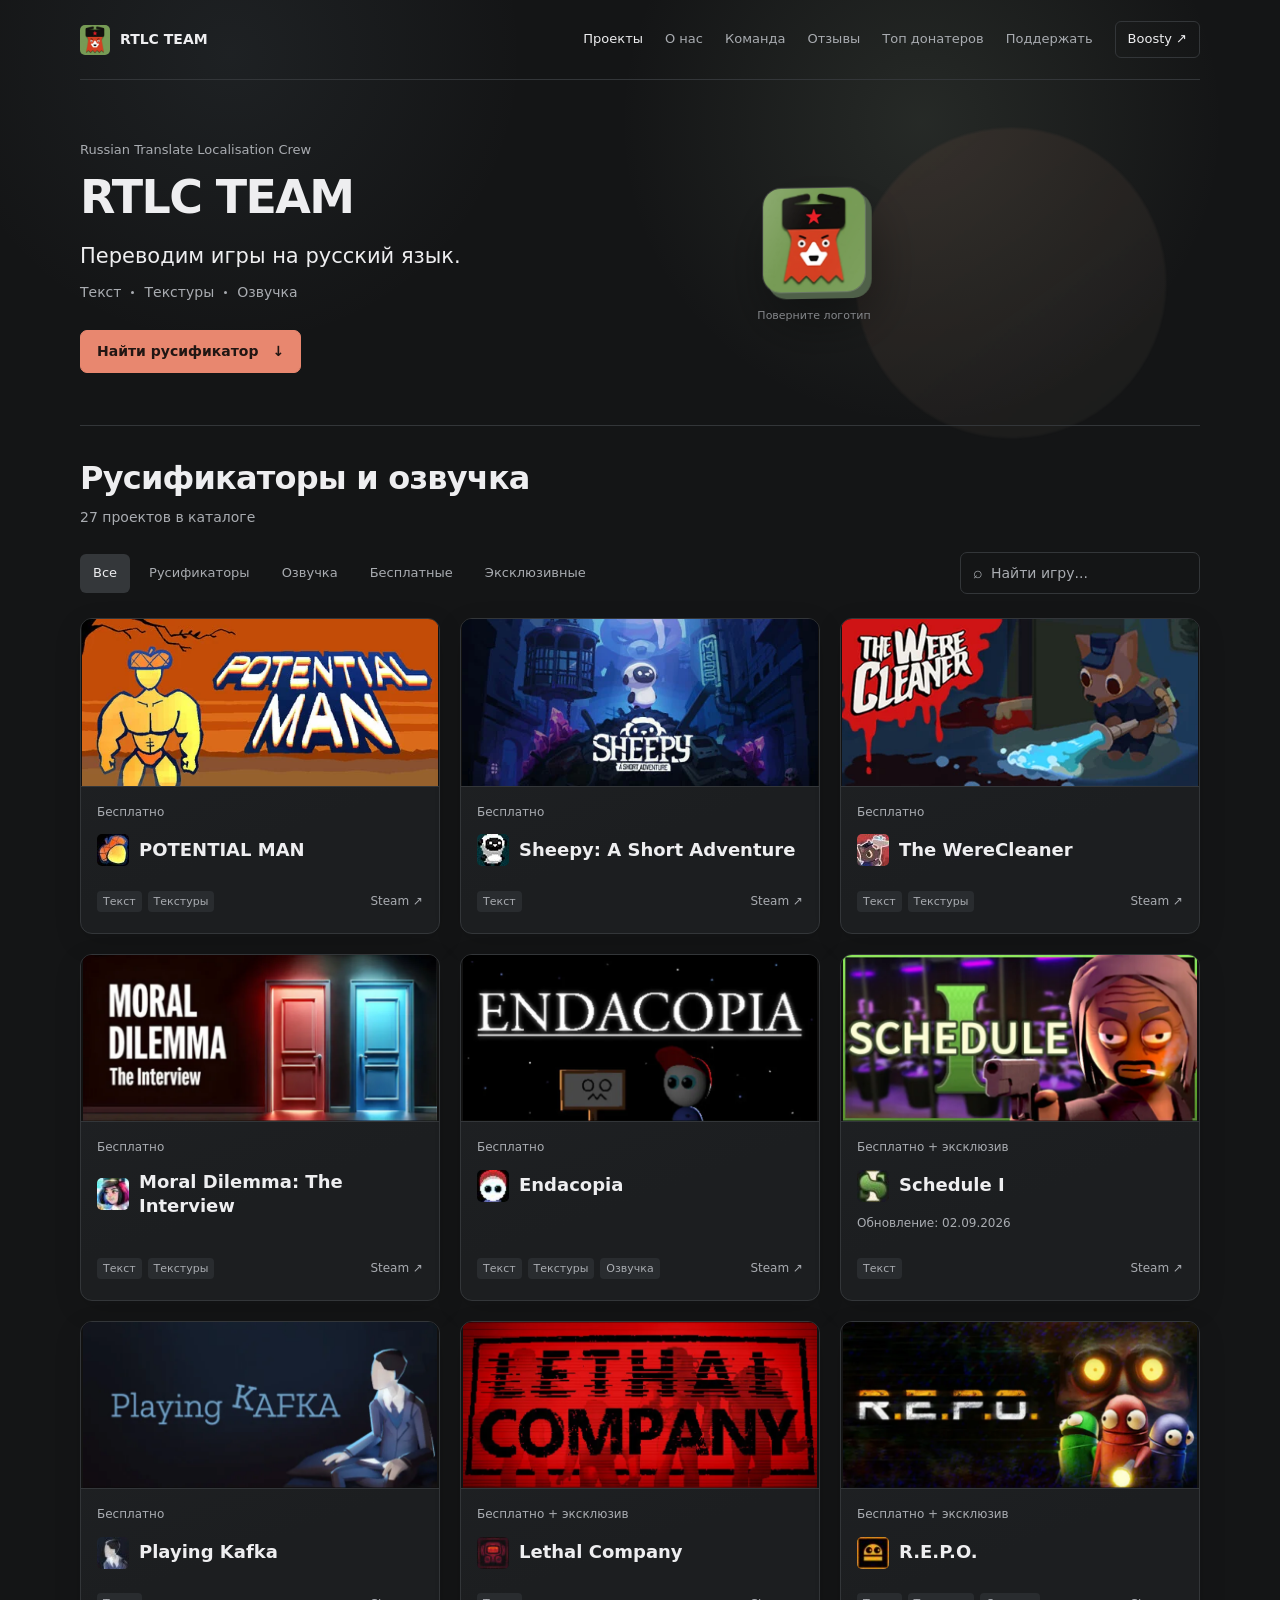
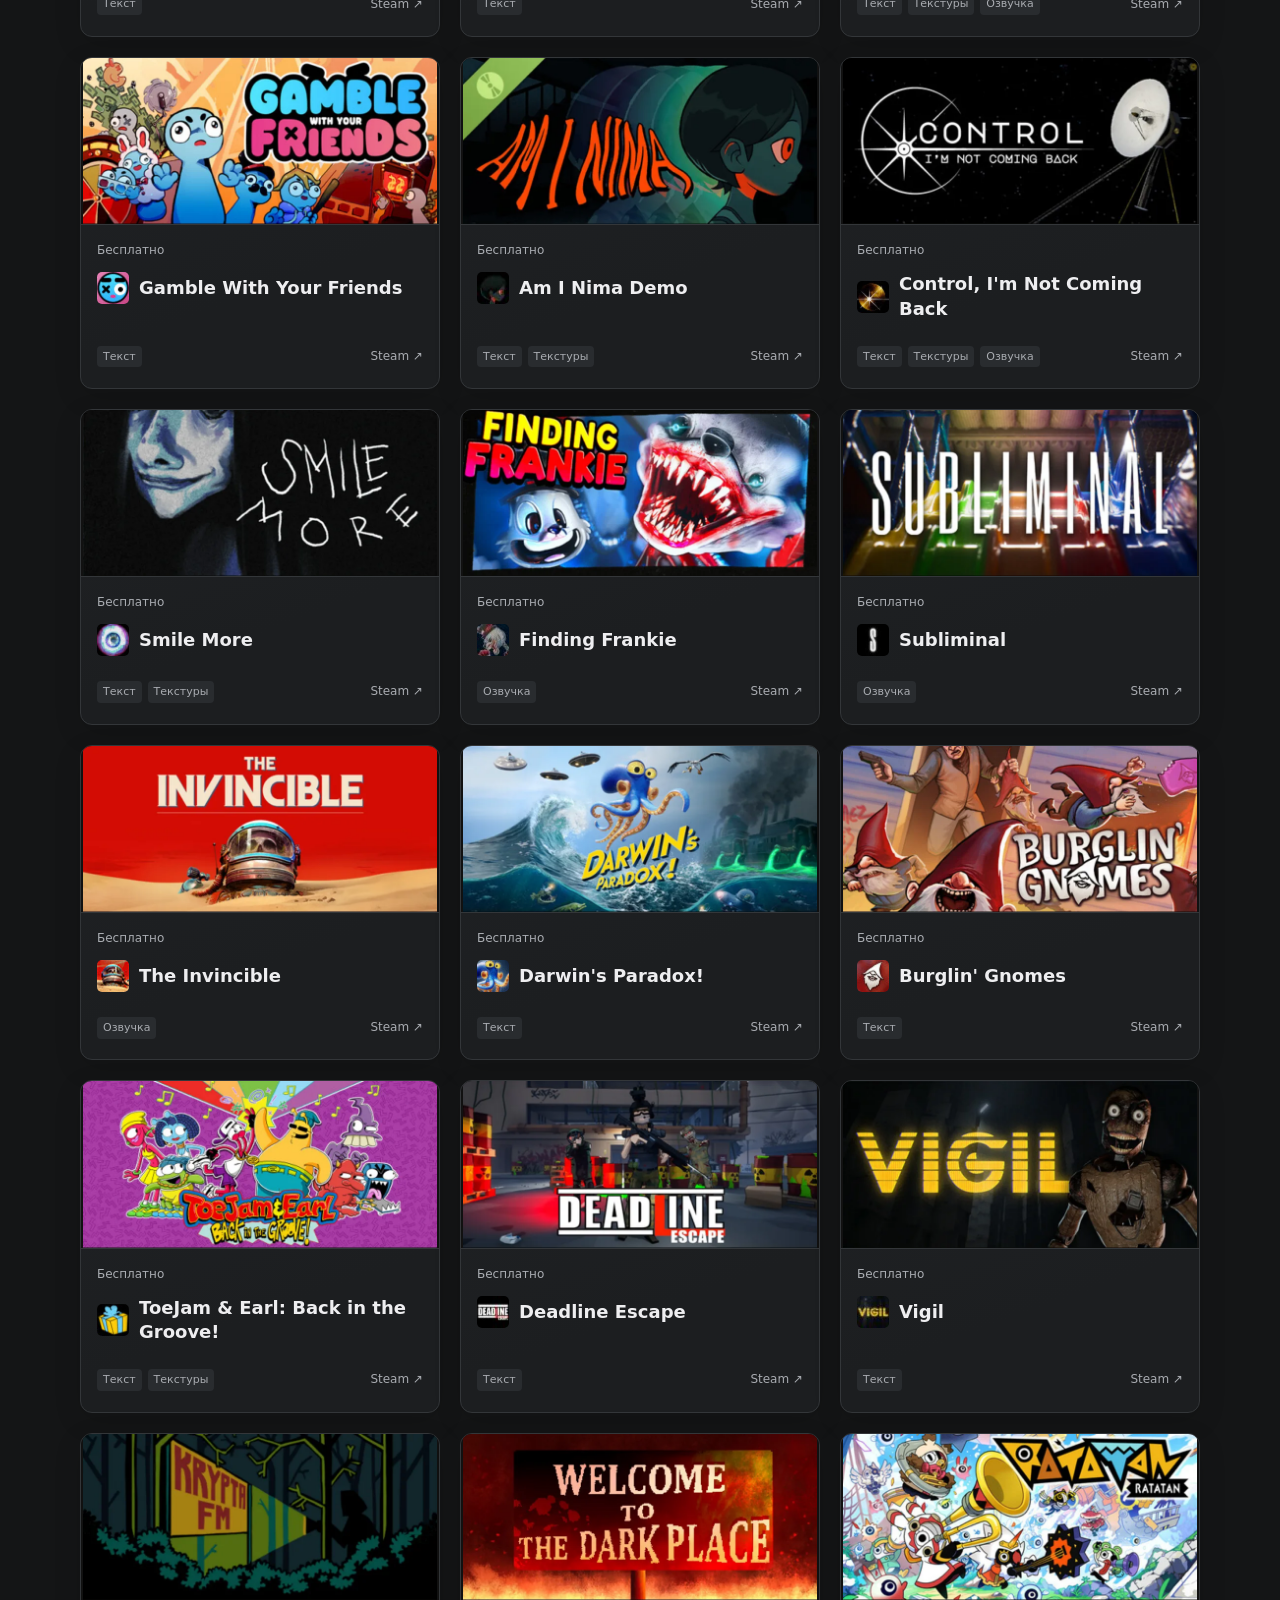
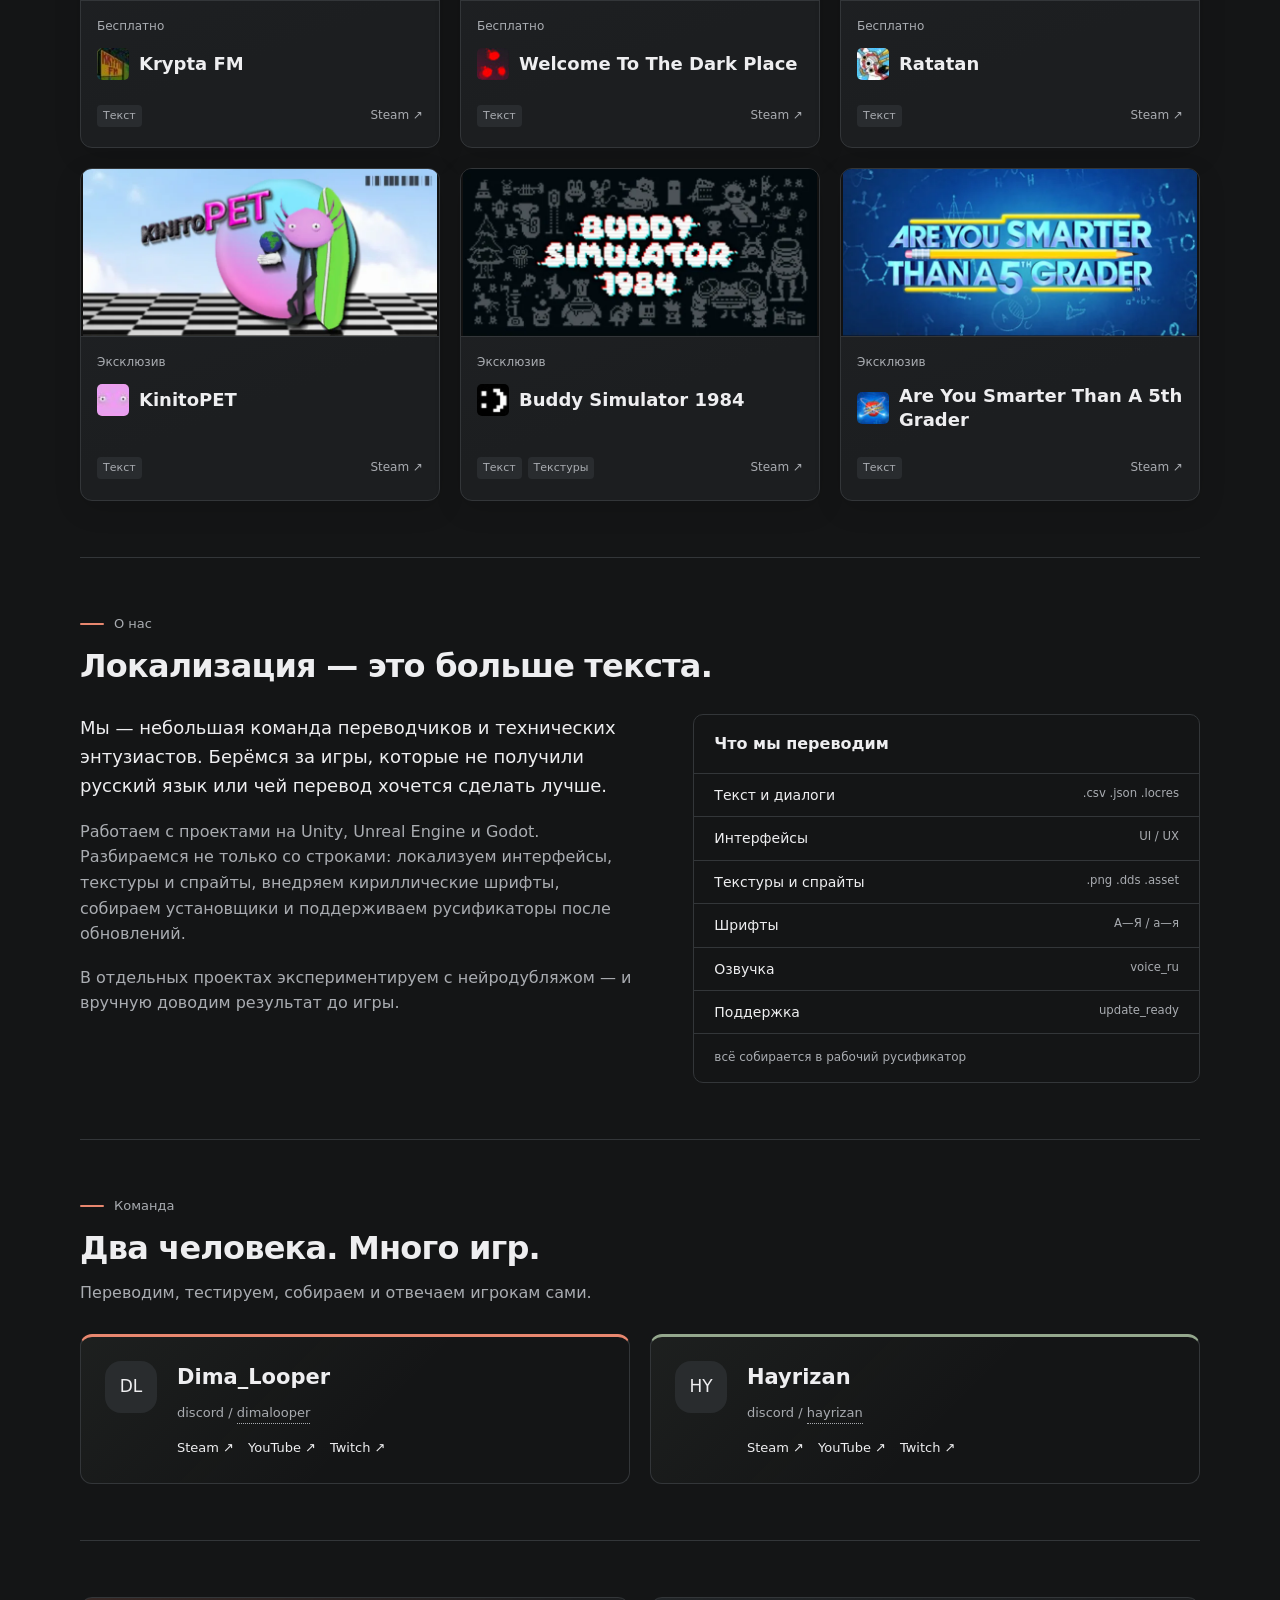
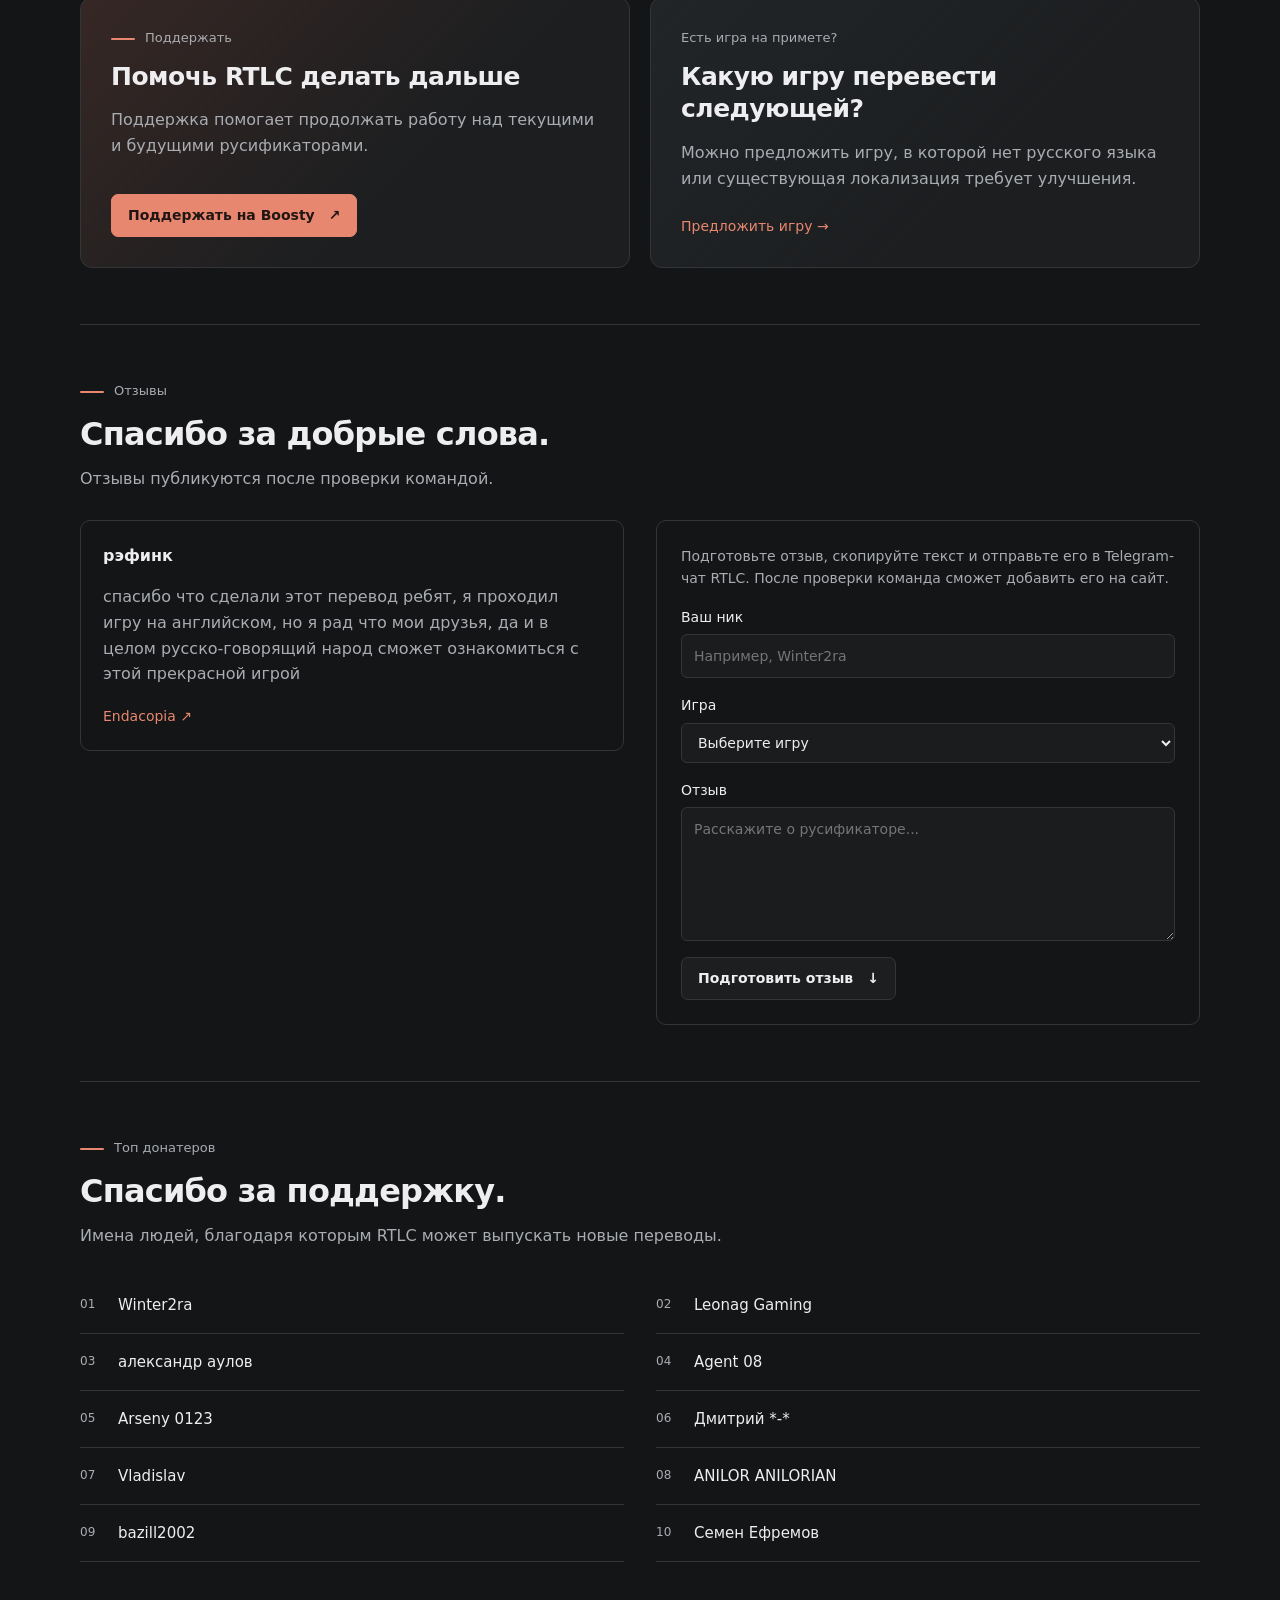
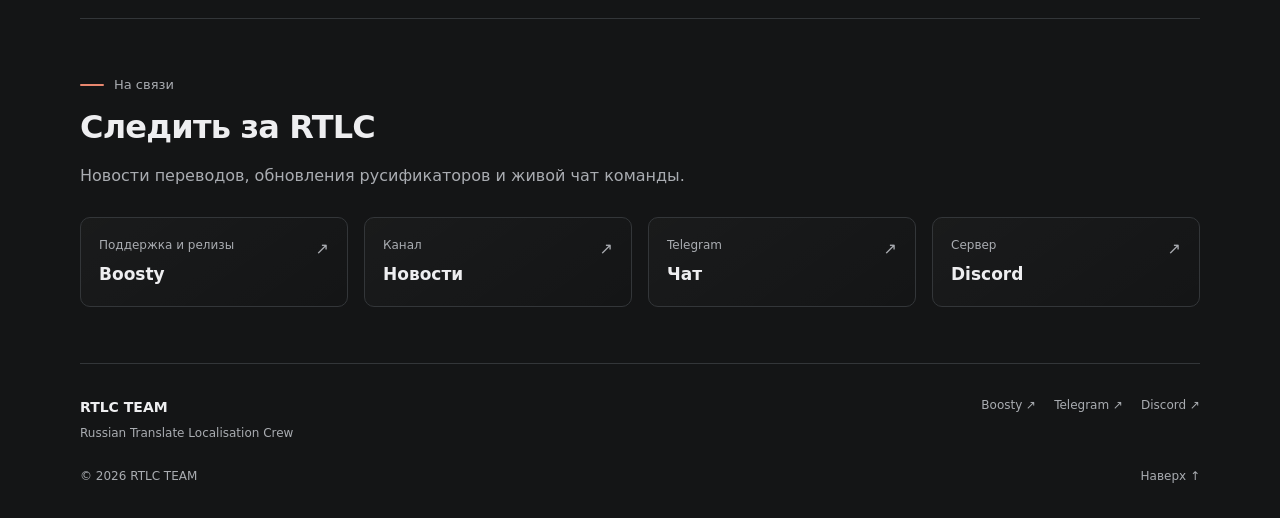
==== commit 9d6c43a2: "Add interactive 3D logo" ====
--- a/index.html
+++ b/index.html
@@ -18,9 +18,9 @@
   <meta property="og:image:alt" content="Оранжевый медведь RTLC TEAM в шапке-ушанке со звездой">
   <link rel="canonical" href="https://hayrizan.github.io/rtlc-team/">
   <link rel="icon" href="assets/branding/favicon.png" type="image/png">
-  <link rel="stylesheet" href="css/style.css?v=calm-1">
+  <link rel="stylesheet" href="css/style.css?v=logo3d-1">
   <script src="js/projects.js?v=catalog-27" defer></script>
-  <script src="js/main.js?v=quality-1" defer></script>
+  <script src="js/main.js?v=logo3d-1" defer></script>
 </head>
 <body>
   <a class="skip-link" href="#main">К содержанию</a>
@@ -48,7 +48,16 @@
 
 
     <div class="hero__content reveal">
-      <img class="hero__logo" src="assets/branding/rtlc-bear.webp" width="160" height="160" alt="Оранжевый медведь RTLC TEAM в шапке-ушанке со звездой">
+      <div class="logo-3d" id="logo-3d" role="button" tabindex="0" aria-label="Интерактивный 3D-логотип RTLC TEAM. Перетаскивайте, чтобы вращать; используйте стрелки на клавиатуре; двойное нажатие возвращает исходное положение.">
+        <div class="logo-3d__float">
+          <div class="logo-3d__stage">
+            <span class="logo-3d__depth" aria-hidden="true"></span>
+            <img class="hero__logo" src="assets/branding/rtlc-bear.webp" width="160" height="160" alt="Оранжевый медведь RTLC TEAM в шапке-ушанке со звездой" draggable="false">
+            <span class="logo-3d__shine" aria-hidden="true"></span>
+          </div>
+        </div>
+        <span class="logo-3d__hint" aria-hidden="true">Поверните логотип</span>
+      </div>
       <p class="hero__kicker">Russian Translate Localisation Crew</p>
       <h1 aria-label="RTLC TEAM">
         <span>RTLC</span>
--- a/css/style.css
+++ b/css/style.css
@@ -41,7 +41,17 @@
 .topbar__links .topbar__boosty { border: 1px solid var(--line); padding: 7px 12px; border-radius: 6px; color: var(--ink); }
 .menu-toggle { display: none; border: 1px solid var(--line); border-radius: 6px; padding: 8px 12px; color: var(--ink); background: transparent; }
 .hero__content { display: grid; grid-template-columns: minmax(0,1fr) 112px; column-gap: 40px; padding: 60px 0 52px; max-width: 790px; }
-.hero__logo { grid-column: 2; grid-row: 1 / 5; width: 96px; height: auto; align-self: center; border-radius: 18px; box-shadow: 0 20px 55px rgba(0,0,0,.32), 0 0 0 8px rgba(255,255,255,.025); transform: rotate(2deg); }
+.logo-3d { --rx: -5deg; --ry: 12deg; grid-column: 2; grid-row: 1 / 6; width: 124px; align-self: center; justify-self: center; perspective: 700px; touch-action: none; user-select: none; cursor: grab; }
+.logo-3d:active { cursor: grabbing; }
+.logo-3d__float { animation: logo-float 4.8s ease-in-out infinite; }
+.logo-3d__stage { position: relative; width: 104px; margin: auto; transform-style: preserve-3d; transform: rotateX(var(--rx)) rotateY(var(--ry)); transition: transform .18s ease-out; }
+.logo-3d.is-dragging .logo-3d__stage { transition: none; }
+.logo-3d__depth { position: absolute; inset: 5px -7px -7px 5px; border-radius: 19px; background: #4f6049; transform: translateZ(-12px); box-shadow: 0 22px 55px rgba(0,0,0,.4); }
+.hero__logo { position: relative; width: 104px; height: auto; border-radius: 18px; transform: translateZ(9px); box-shadow: 0 0 0 1px rgba(255,255,255,.16); }
+.logo-3d__shine { position: absolute; inset: 0; border-radius: 18px; pointer-events: none; transform: translateZ(10px); background: linear-gradient(120deg, rgba(255,255,255,.24), transparent 38%, transparent 68%, rgba(255,255,255,.08)); mix-blend-mode: screen; opacity: .65; }
+.logo-3d__hint { display: block; margin-top: 15px; color: var(--muted); font-size: 11px; text-align: center; opacity: .75; transition: opacity .15s ease; }
+.logo-3d:hover .logo-3d__hint, .logo-3d:focus-visible .logo-3d__hint { opacity: 1; }
+@keyframes logo-float { 0%,100% { transform: translateY(0); } 50% { transform: translateY(-7px); } }
 .hero__kicker { grid-column: 1; margin: 0 0 10px; color: var(--muted); font-size: 13px; }
 .hero h1 { grid-column: 1; margin: 0; font-size: clamp(32px, 4vw, 46px); line-height: 1.15; letter-spacing: -.035em; font-weight: 700; }
 .hero__title-accent { color: var(--ink); }
@@ -206,7 +216,11 @@
   .topbar__links a { padding: 10px 12px; }
   .topbar__links .topbar__boosty { margin-top: 5px; }
   .hero__content { grid-template-columns: minmax(0,1fr) 56px; gap: 0 16px; padding: 36px 0; }
-  .hero__logo { width: 56px; grid-row: 1/3; align-self: start; }
+  .logo-3d { grid-row: 1/3; width: 68px; align-self: start; }
+  .logo-3d__stage, .hero__logo { width: 60px; }
+  .logo-3d__depth { inset: 3px -4px -4px 3px; border-radius: 13px; transform: translateZ(-7px); }
+  .hero__logo, .logo-3d__shine { border-radius: 12px; }
+  .logo-3d__hint { display: none; }
   .hero::after { top: 92px; right: -60px; width: 190px; height: 190px; }
   .hero__kicker { font-size: 11px; }
   .hero h1 { font-size: 30px; }
@@ -237,4 +251,5 @@
 @media (prefers-reduced-motion: reduce) {
   html { scroll-behavior: auto; }
   *, *::before, *::after { transition: none !important; }
-}
+  .logo-3d__float { animation: none; }
+}
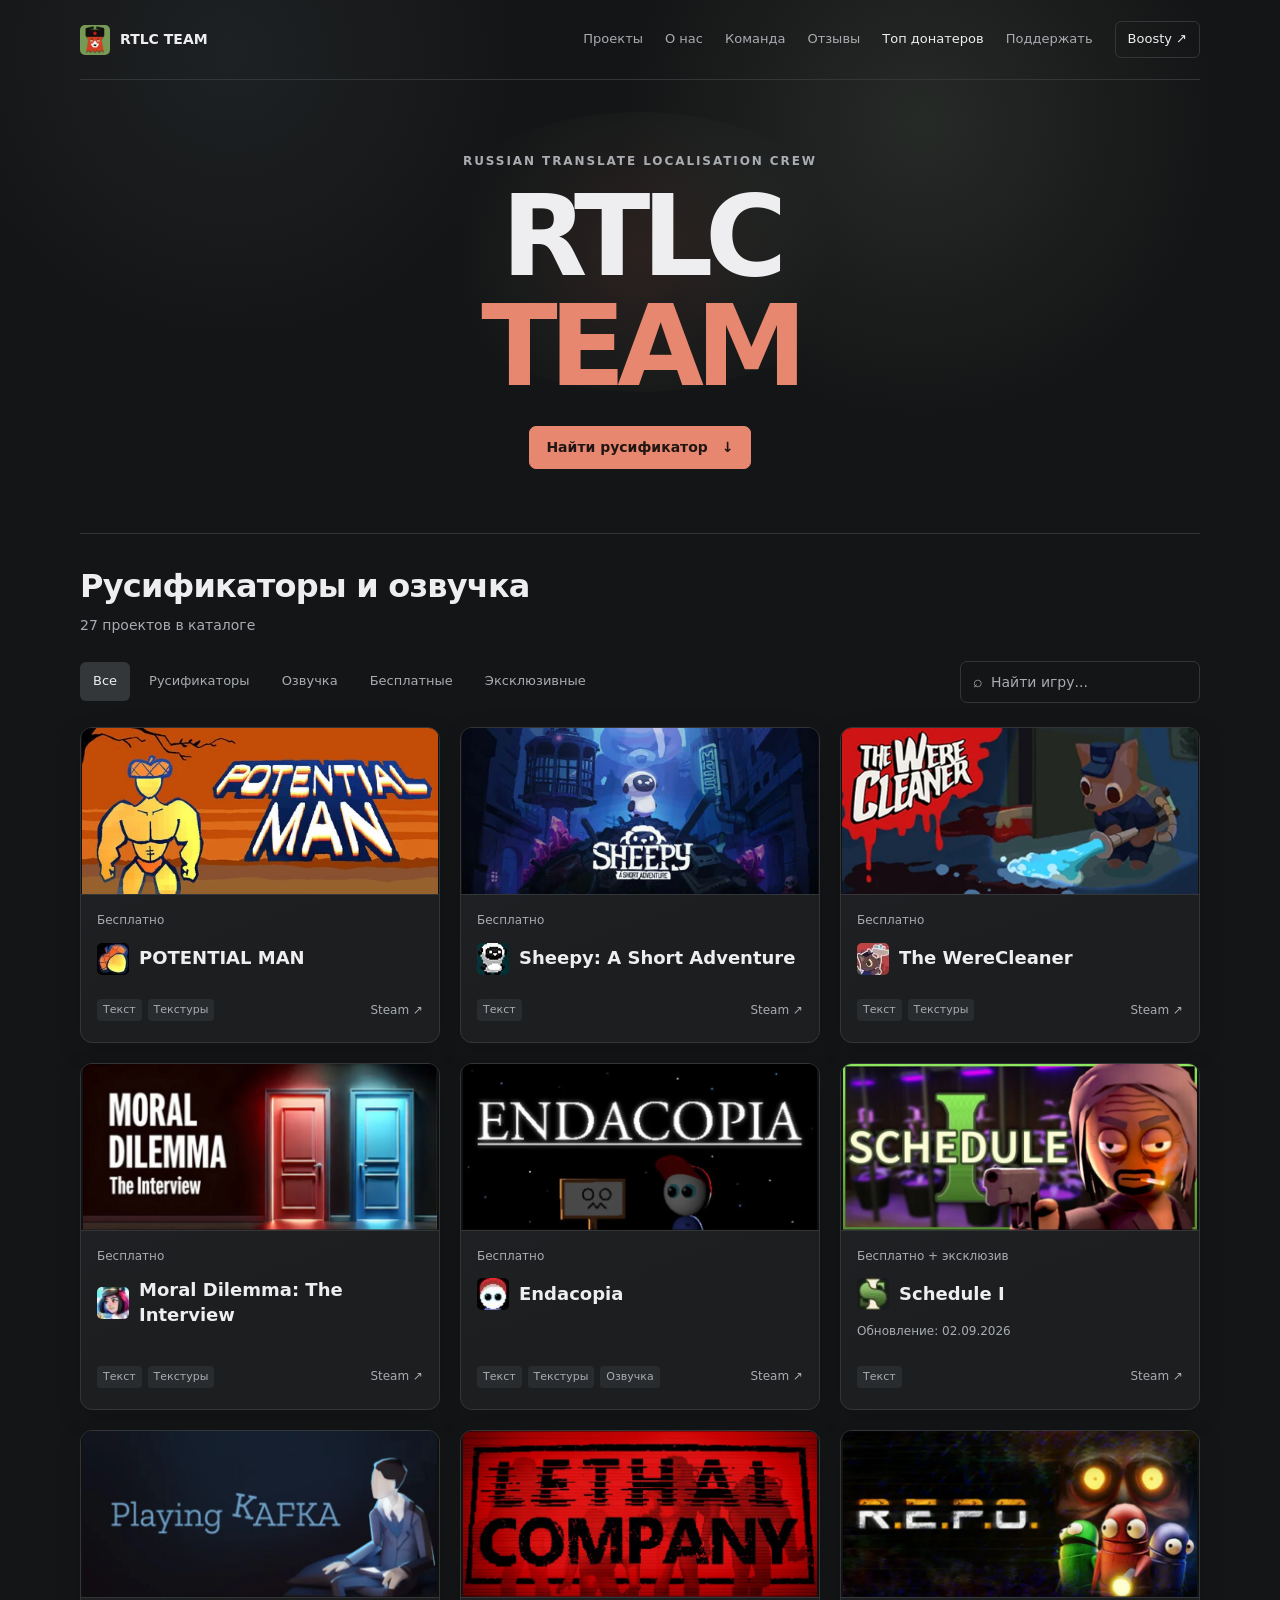
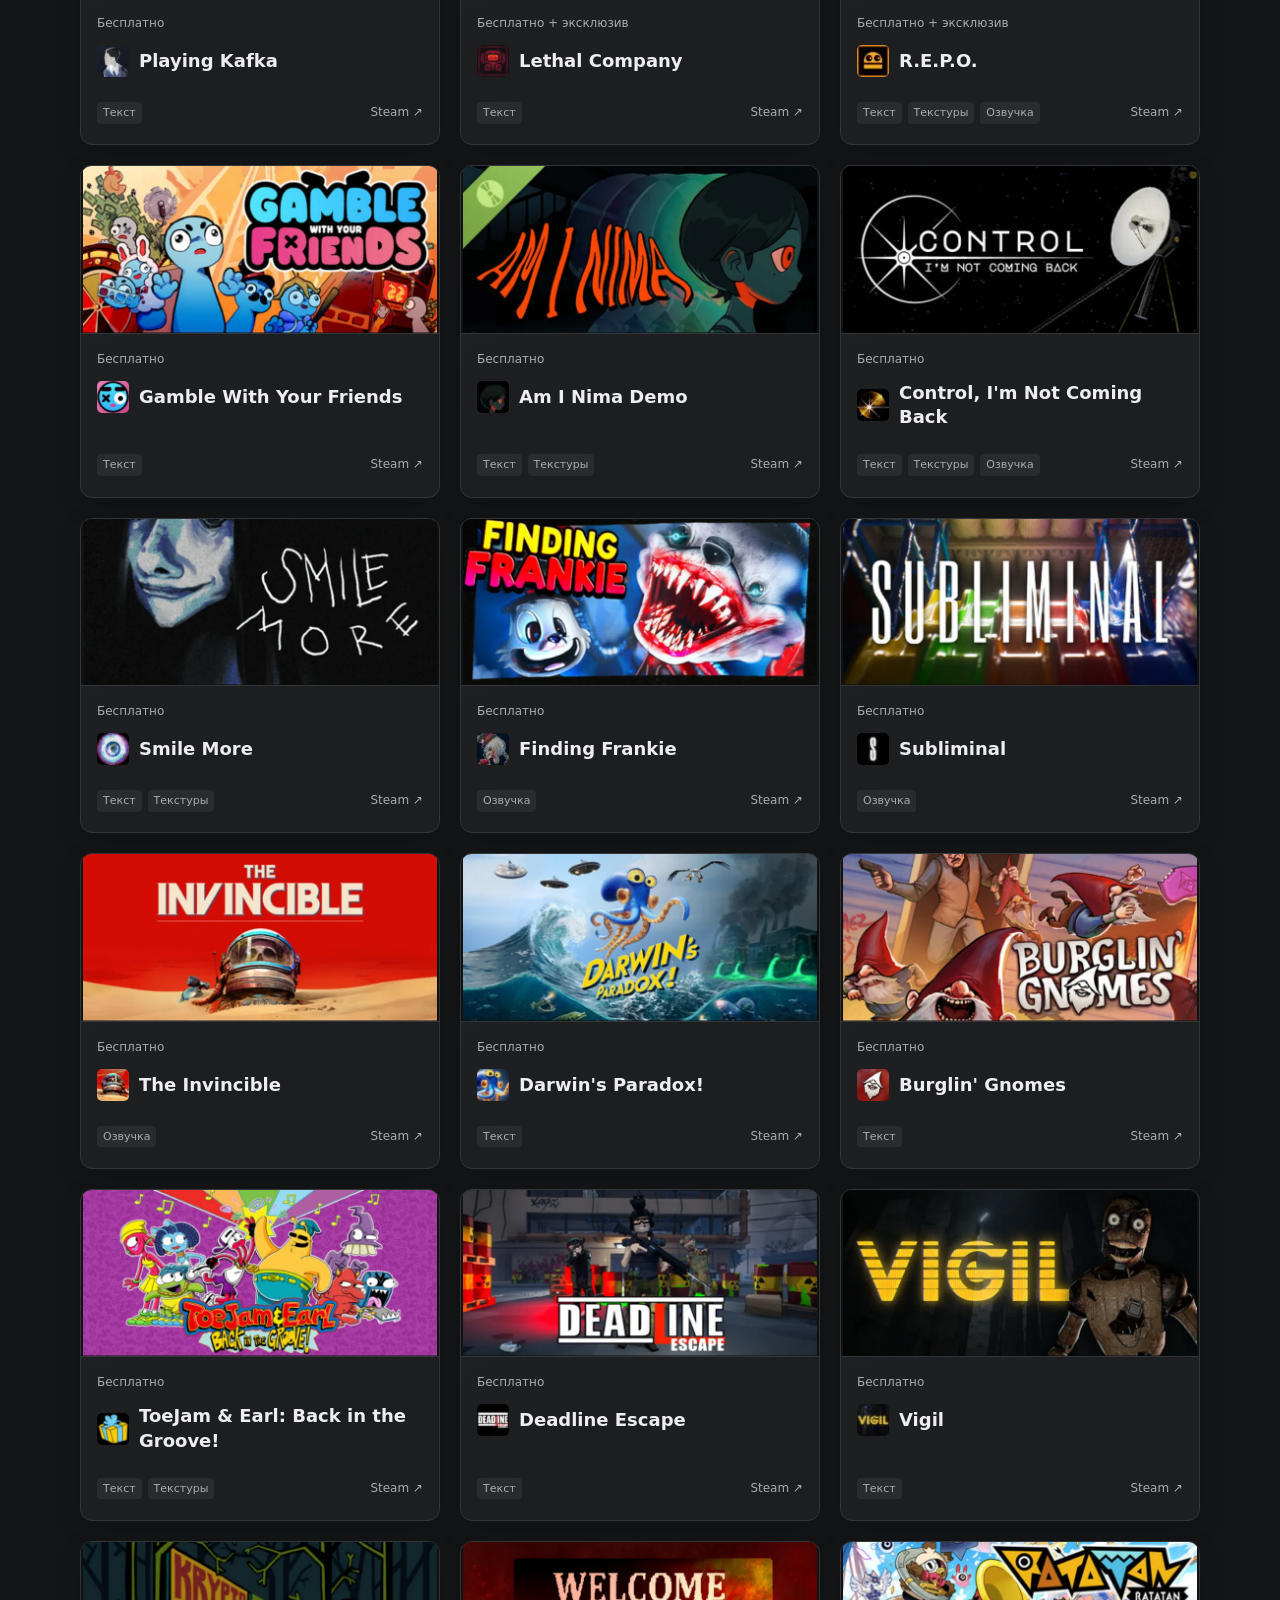
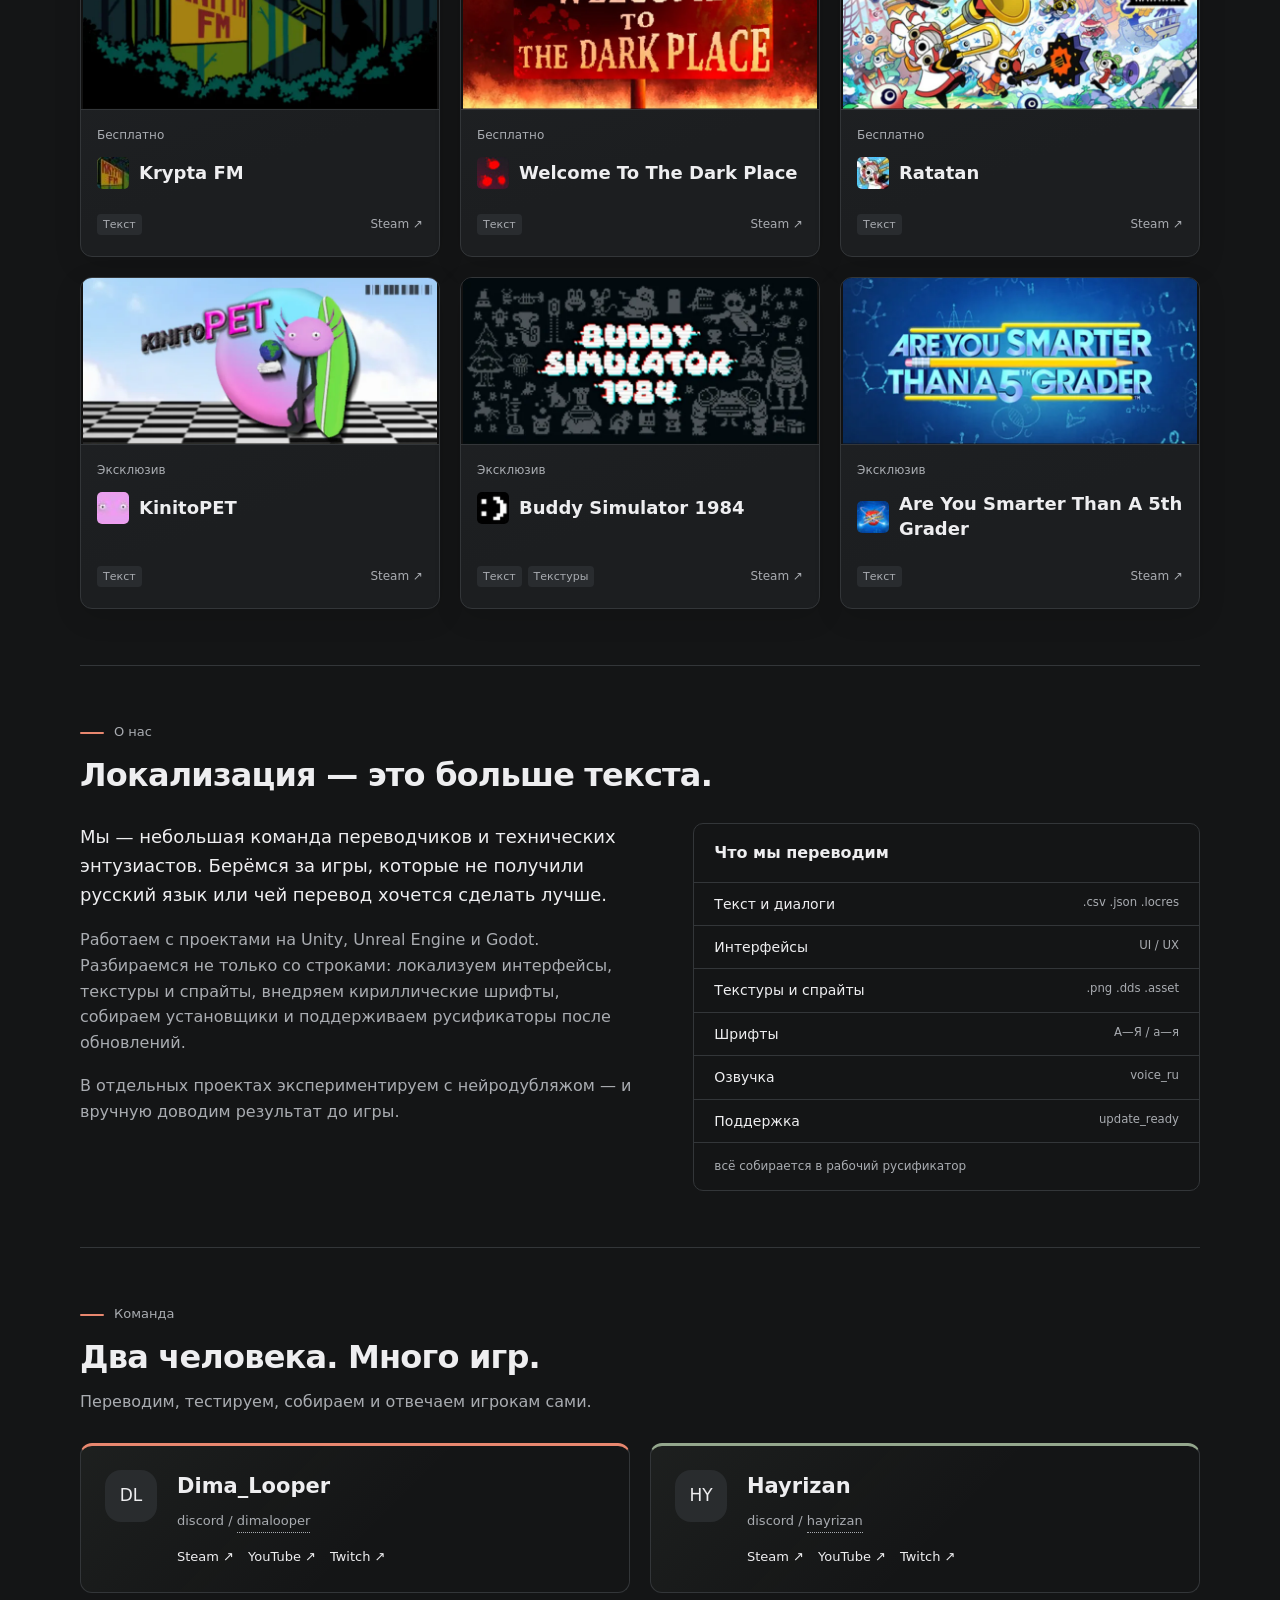
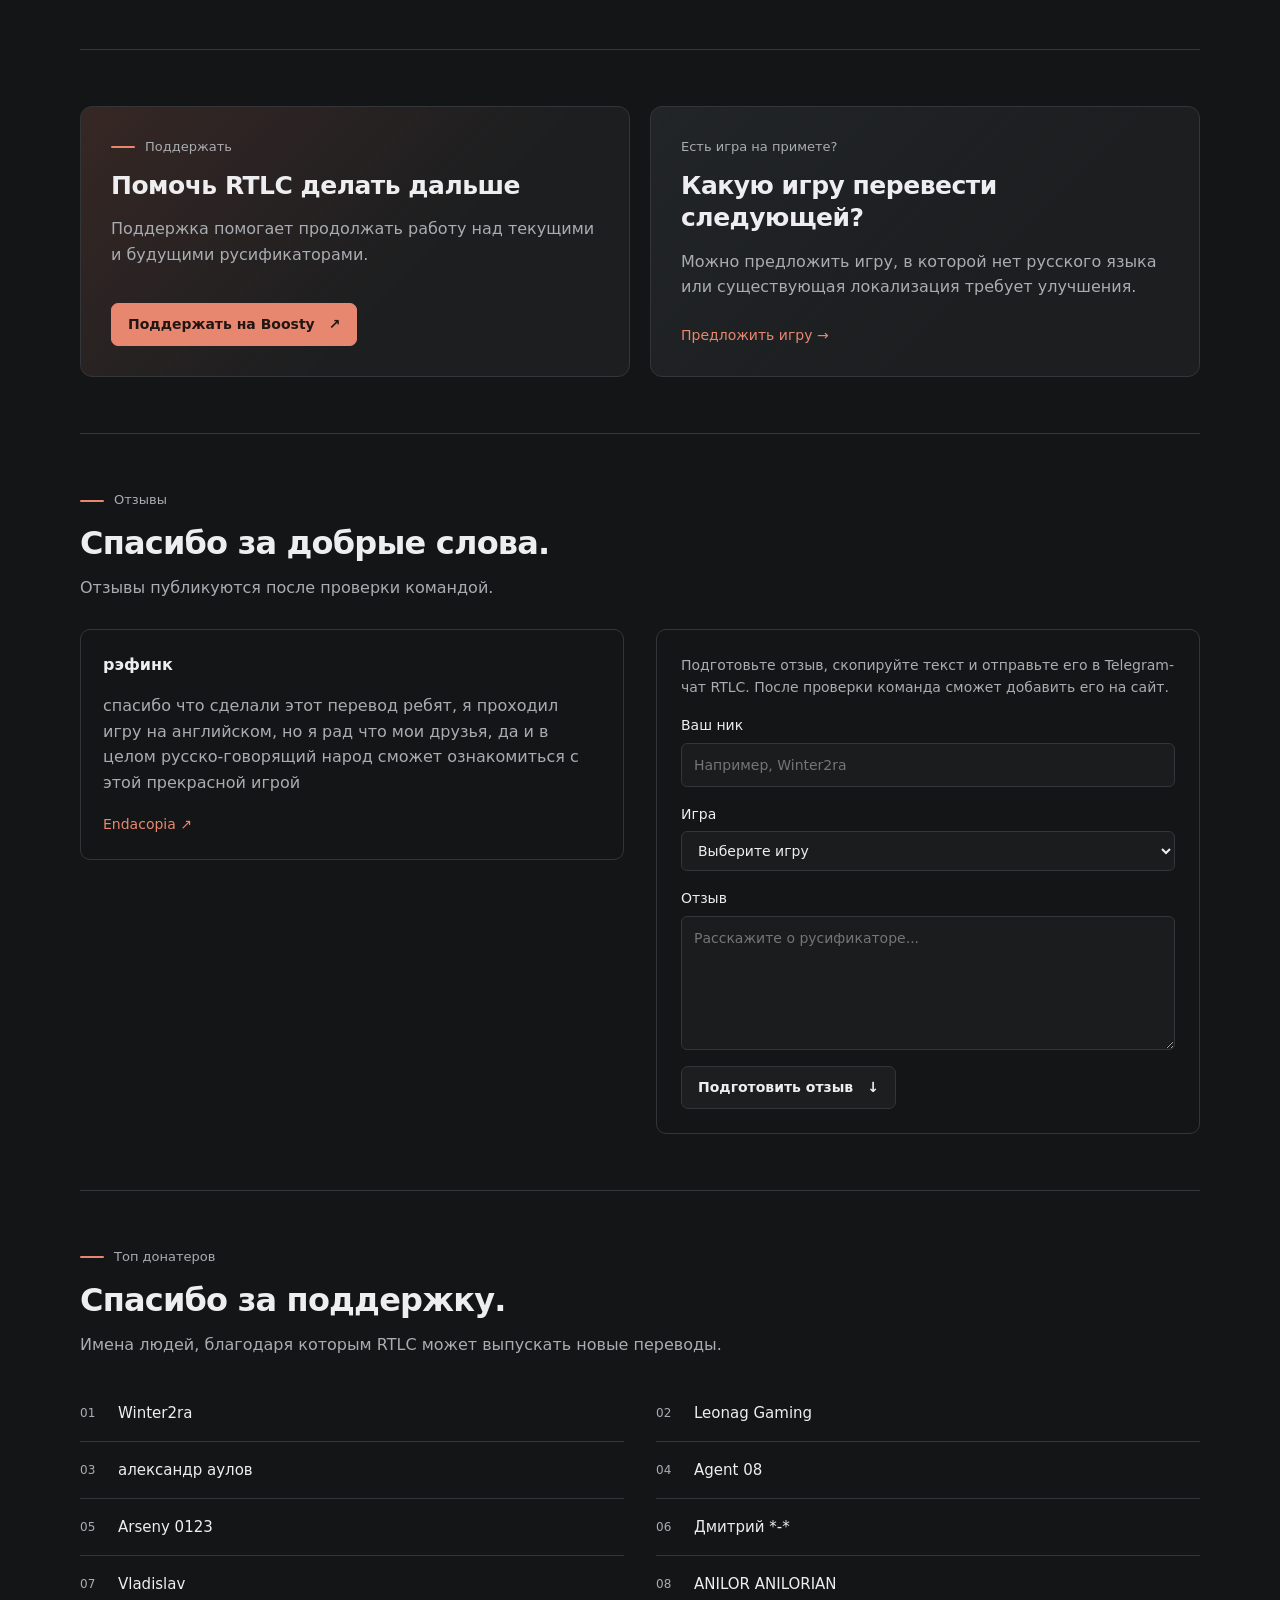
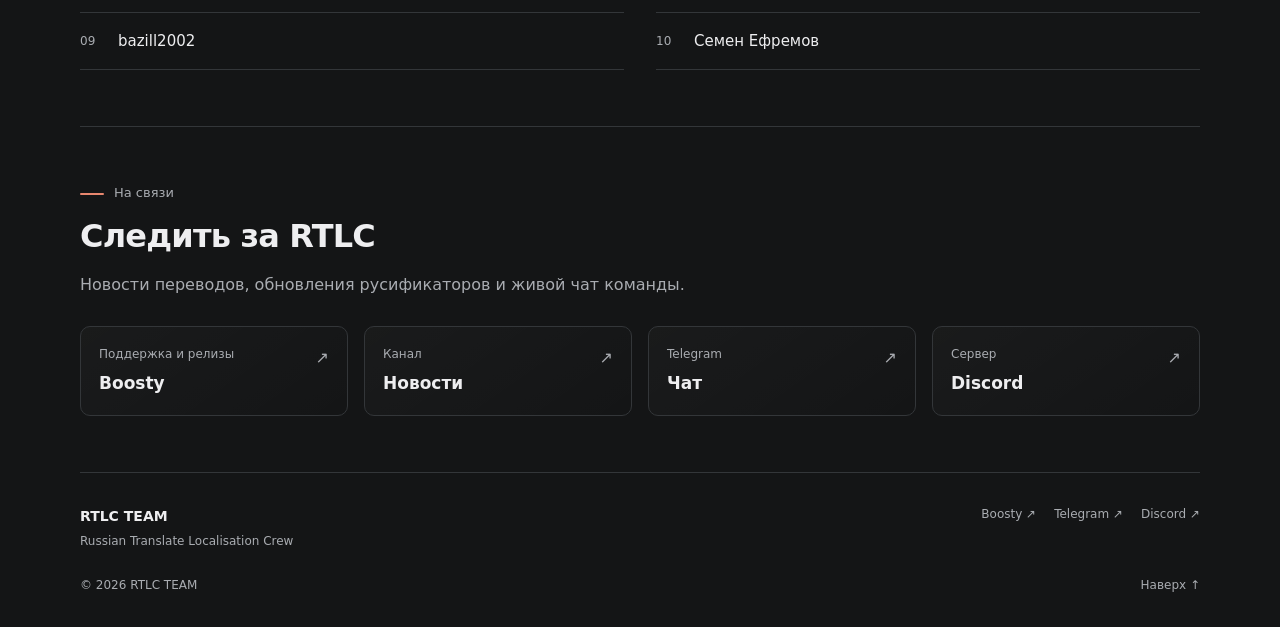
==== commit 7254ea2f: "Replace 3D logo with typographic wordmark" ====
--- a/index.html
+++ b/index.html
@@ -18,9 +18,9 @@
   <meta property="og:image:alt" content="Оранжевый медведь RTLC TEAM в шапке-ушанке со звездой">
   <link rel="canonical" href="https://hayrizan.github.io/rtlc-team/">
   <link rel="icon" href="assets/branding/favicon.png" type="image/png">
-  <link rel="stylesheet" href="css/style.css?v=logo3d-1">
+  <link rel="stylesheet" href="css/style.css?v=wordmark-1">
   <script src="js/projects.js?v=catalog-27" defer></script>
-  <script src="js/main.js?v=logo3d-1" defer></script>
+  <script src="js/main.js?v=wordmark-1" defer></script>
 </head>
 <body>
   <a class="skip-link" href="#main">К содержанию</a>
@@ -48,23 +48,11 @@
 
 
     <div class="hero__content reveal">
-      <div class="logo-3d" id="logo-3d" role="button" tabindex="0" aria-label="Интерактивный 3D-логотип RTLC TEAM. Перетаскивайте, чтобы вращать; используйте стрелки на клавиатуре; двойное нажатие возвращает исходное положение.">
-        <div class="logo-3d__float">
-          <div class="logo-3d__stage">
-            <span class="logo-3d__depth" aria-hidden="true"></span>
-            <img class="hero__logo" src="assets/branding/rtlc-bear.webp" width="160" height="160" alt="Оранжевый медведь RTLC TEAM в шапке-ушанке со звездой" draggable="false">
-            <span class="logo-3d__shine" aria-hidden="true"></span>
-          </div>
-        </div>
-        <span class="logo-3d__hint" aria-hidden="true">Поверните логотип</span>
-      </div>
       <p class="hero__kicker">Russian Translate Localisation Crew</p>
       <h1 aria-label="RTLC TEAM">
         <span>RTLC</span>
         <span class="hero__title-accent">TEAM</span>
       </h1>
-      <p class="hero__lead">Переводим игры на русский язык.</p>
-      <p class="hero__skills">Текст <i></i> Текстуры <i></i> Озвучка</p>
 
       <a class="button hero__cta" href="#projects">Найти русификатор <span aria-hidden="true">↓</span></a>
 
--- a/css/style.css
+++ b/css/style.css
@@ -31,7 +31,7 @@
 .skip-link:focus { transform: none; }
 /* A compact introduction keeps the catalog close to the top. */
 .hero { position: relative; width: var(--page); margin: auto; }
-.hero::after { content: ""; position: absolute; right: 3%; top: 128px; width: 310px; height: 310px; z-index: -1; border-radius: 50%; background: linear-gradient(145deg, rgba(232,135,111,.09), rgba(148,167,141,.06)); filter: blur(1px); }
+.hero::after { content: ""; position: absolute; left: 50%; top: 112px; width: 440px; height: 280px; z-index: -1; border-radius: 50%; background: radial-gradient(circle, rgba(232,135,111,.11), rgba(148,167,141,.035) 52%, transparent 72%); transform: translateX(-50%); }
 .topbar { position: relative; min-height: 80px; display: flex; align-items: center; justify-content: space-between; gap: 24px; border-bottom: 1px solid var(--line); z-index: 10; }
 .topbar__mark { display: inline-flex; align-items: center; gap: 10px; font-size: 14px; font-weight: 700; white-space: nowrap; }
 .topbar__mark img { width: 30px; height: 30px; border-radius: 5px; }
@@ -40,29 +40,16 @@
 .topbar__links a:hover, .topbar__links a[aria-current] { color: var(--ink); }
 .topbar__links .topbar__boosty { border: 1px solid var(--line); padding: 7px 12px; border-radius: 6px; color: var(--ink); }
 .menu-toggle { display: none; border: 1px solid var(--line); border-radius: 6px; padding: 8px 12px; color: var(--ink); background: transparent; }
-.hero__content { display: grid; grid-template-columns: minmax(0,1fr) 112px; column-gap: 40px; padding: 60px 0 52px; max-width: 790px; }
-.logo-3d { --rx: -5deg; --ry: 12deg; grid-column: 2; grid-row: 1 / 6; width: 124px; align-self: center; justify-self: center; perspective: 700px; touch-action: none; user-select: none; cursor: grab; }
-.logo-3d:active { cursor: grabbing; }
-.logo-3d__float { animation: logo-float 4.8s ease-in-out infinite; }
-.logo-3d__stage { position: relative; width: 104px; margin: auto; transform-style: preserve-3d; transform: rotateX(var(--rx)) rotateY(var(--ry)); transition: transform .18s ease-out; }
-.logo-3d.is-dragging .logo-3d__stage { transition: none; }
-.logo-3d__depth { position: absolute; inset: 5px -7px -7px 5px; border-radius: 19px; background: #4f6049; transform: translateZ(-12px); box-shadow: 0 22px 55px rgba(0,0,0,.4); }
-.hero__logo { position: relative; width: 104px; height: auto; border-radius: 18px; transform: translateZ(9px); box-shadow: 0 0 0 1px rgba(255,255,255,.16); }
-.logo-3d__shine { position: absolute; inset: 0; border-radius: 18px; pointer-events: none; transform: translateZ(10px); background: linear-gradient(120deg, rgba(255,255,255,.24), transparent 38%, transparent 68%, rgba(255,255,255,.08)); mix-blend-mode: screen; opacity: .65; }
-.logo-3d__hint { display: block; margin-top: 15px; color: var(--muted); font-size: 11px; text-align: center; opacity: .75; transition: opacity .15s ease; }
-.logo-3d:hover .logo-3d__hint, .logo-3d:focus-visible .logo-3d__hint { opacity: 1; }
-@keyframes logo-float { 0%,100% { transform: translateY(0); } 50% { transform: translateY(-7px); } }
-.hero__kicker { grid-column: 1; margin: 0 0 10px; color: var(--muted); font-size: 13px; }
-.hero h1 { grid-column: 1; margin: 0; font-size: clamp(32px, 4vw, 46px); line-height: 1.15; letter-spacing: -.035em; font-weight: 700; }
-.hero__title-accent { color: var(--ink); }
-.hero__lead { grid-column: 1; margin: 16px 0 8px; font-size: 21px; }
-.hero__skills { grid-column: 1; display: flex; align-items: center; flex-wrap: wrap; gap: 10px; margin: 0; font-size: 14px; color: var(--muted); }
-.hero__skills i { width: 3px; height: 3px; background: var(--muted); border-radius: 50%; }
+.hero__content { display: grid; justify-items: center; padding: 72px 0 64px; text-align: center; }
+.hero__kicker { margin: 0 0 22px; color: var(--muted); font-size: 12px; font-weight: 600; letter-spacing: .16em; text-transform: uppercase; }
+.hero h1 { margin: 0; font-size: clamp(68px, 10vw, 112px); line-height: .78; letter-spacing: -.075em; font-weight: 800; }
+.hero h1 span { display: block; }
+.hero__title-accent { margin-top: .2em; color: var(--orange); }
 .button { display: inline-flex; align-items: center; justify-content: center; gap: 14px; width: fit-content; max-width: 100%; padding: 10px 16px; border: 1px solid var(--line); border-radius: 7px; background: var(--panel); color: var(--ink); font-size: 14px; font-weight: 600; line-height: 1.5; transition: background .15s ease, border-color .15s ease; }
 .button:hover { background: var(--panel-2); border-color: #63666a; }
 .hero__cta, .button--light, .button--dark { background: var(--orange); border-color: var(--orange); color: #211613; }
 .hero__cta:hover, .button--light:hover, .button--dark:hover { background: #eb907c; border-color: #eb907c; }
-.hero__cta { grid-column: 1; margin-top: 26px; }
+.hero__cta { margin-top: 36px; }
 /* Sections use the same type scale and spacing throughout. */
 .section { width: var(--page); margin: auto; padding: 56px 0; border-top: 1px solid var(--line); scroll-margin-top: 24px; }
 .section-head { margin-bottom: 28px; }
@@ -215,18 +202,11 @@
   .topbar__links.is-open { display: grid; gap: 0; }
   .topbar__links a { padding: 10px 12px; }
   .topbar__links .topbar__boosty { margin-top: 5px; }
-  .hero__content { grid-template-columns: minmax(0,1fr) 56px; gap: 0 16px; padding: 36px 0; }
-  .logo-3d { grid-row: 1/3; width: 68px; align-self: start; }
-  .logo-3d__stage, .hero__logo { width: 60px; }
-  .logo-3d__depth { inset: 3px -4px -4px 3px; border-radius: 13px; transform: translateZ(-7px); }
-  .hero__logo, .logo-3d__shine { border-radius: 12px; }
-  .logo-3d__hint { display: none; }
-  .hero::after { top: 92px; right: -60px; width: 190px; height: 190px; }
-  .hero__kicker { font-size: 11px; }
-  .hero h1 { font-size: 30px; }
-  .hero__lead { grid-column: 1/-1; font-size: 18px; margin-top: 18px; }
-  .hero__skills { grid-column: 1/-1; font-size: 13px; }
-  .hero__cta { grid-column: 1/-1; margin-top: 22px; }
+  .hero__content { padding: 48px 0 44px; }
+  .hero::after { top: 100px; width: 300px; height: 220px; }
+  .hero__kicker { max-width: 270px; margin-bottom: 20px; font-size: 10px; line-height: 1.5; }
+  .hero h1 { font-size: clamp(62px, 23vw, 88px); }
+  .hero__cta { margin-top: 32px; }
   .section { padding: 36px 0; }
   .projects { padding-top: 26px; }
   .project-tools { gap: 14px; margin: 20px 0; }
@@ -251,5 +231,4 @@
 @media (prefers-reduced-motion: reduce) {
   html { scroll-behavior: auto; }
   *, *::before, *::after { transition: none !important; }
-  .logo-3d__float { animation: none; }
-}
+}
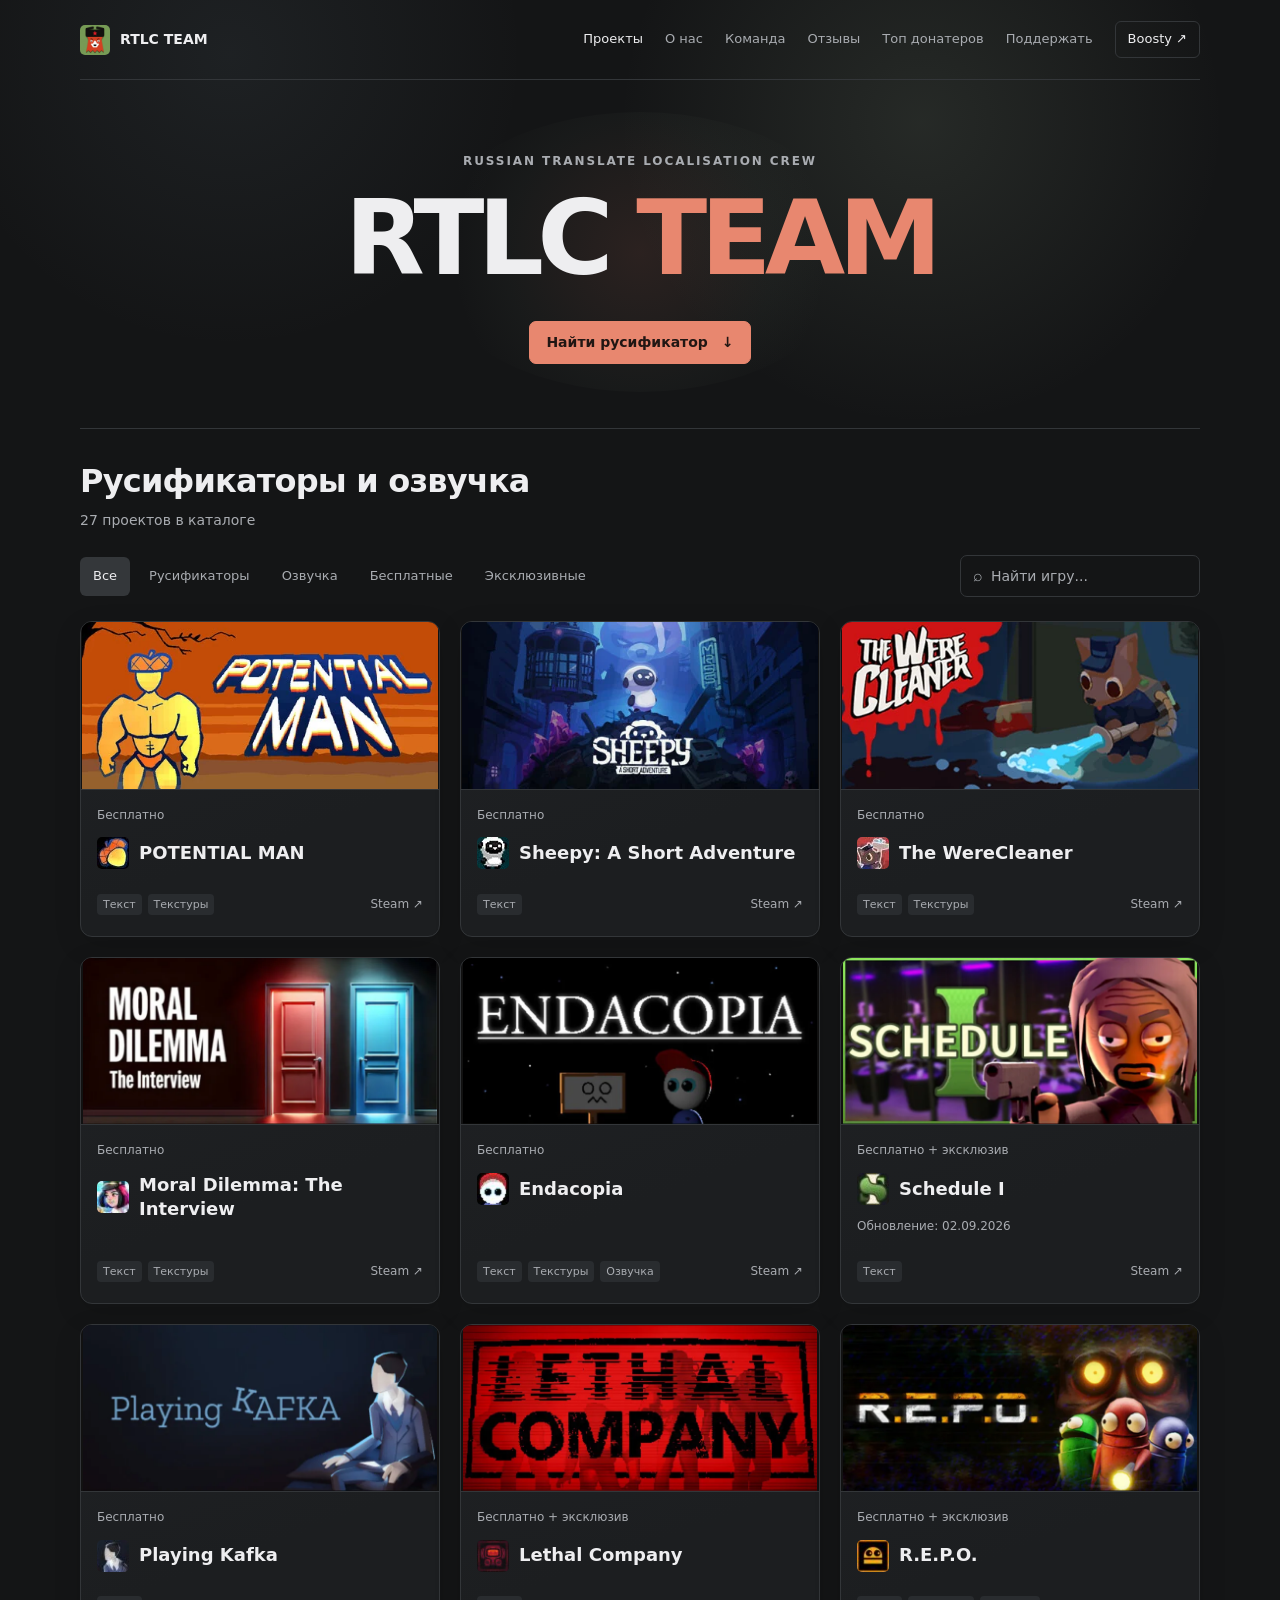
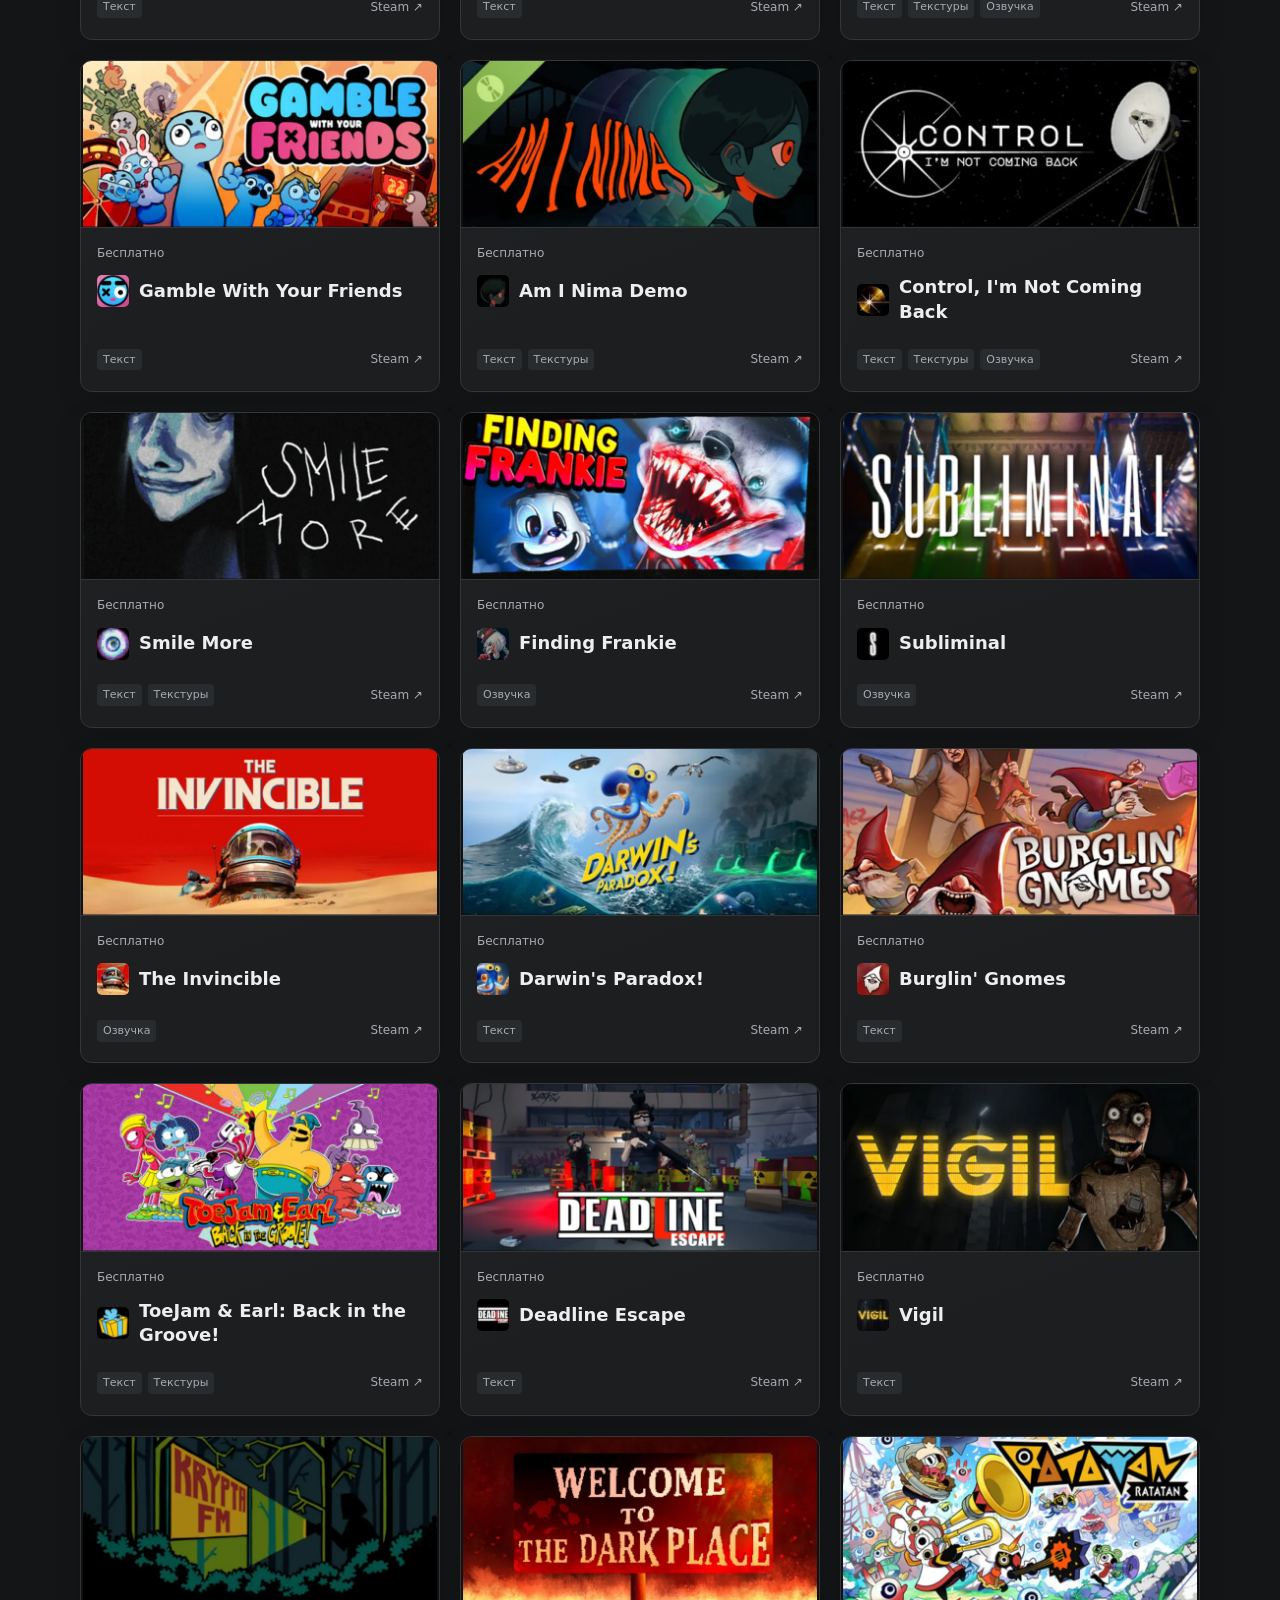
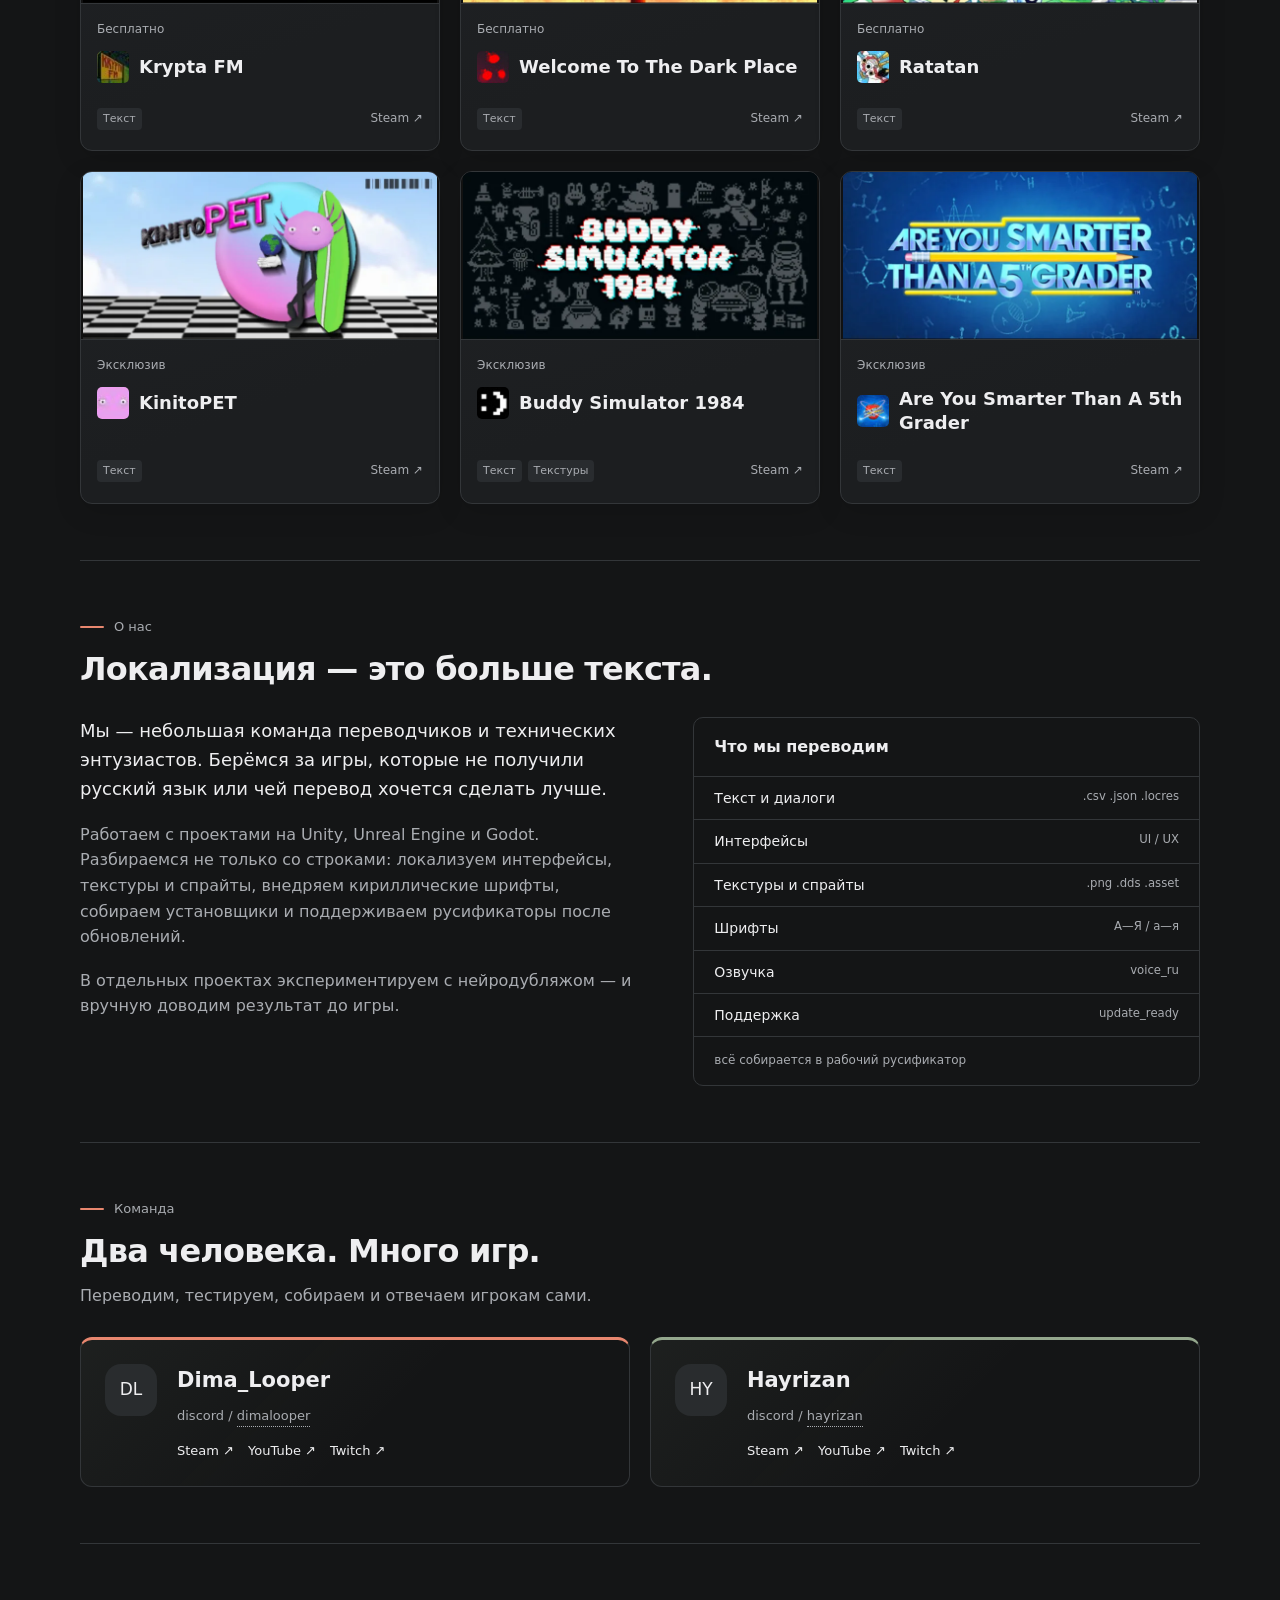
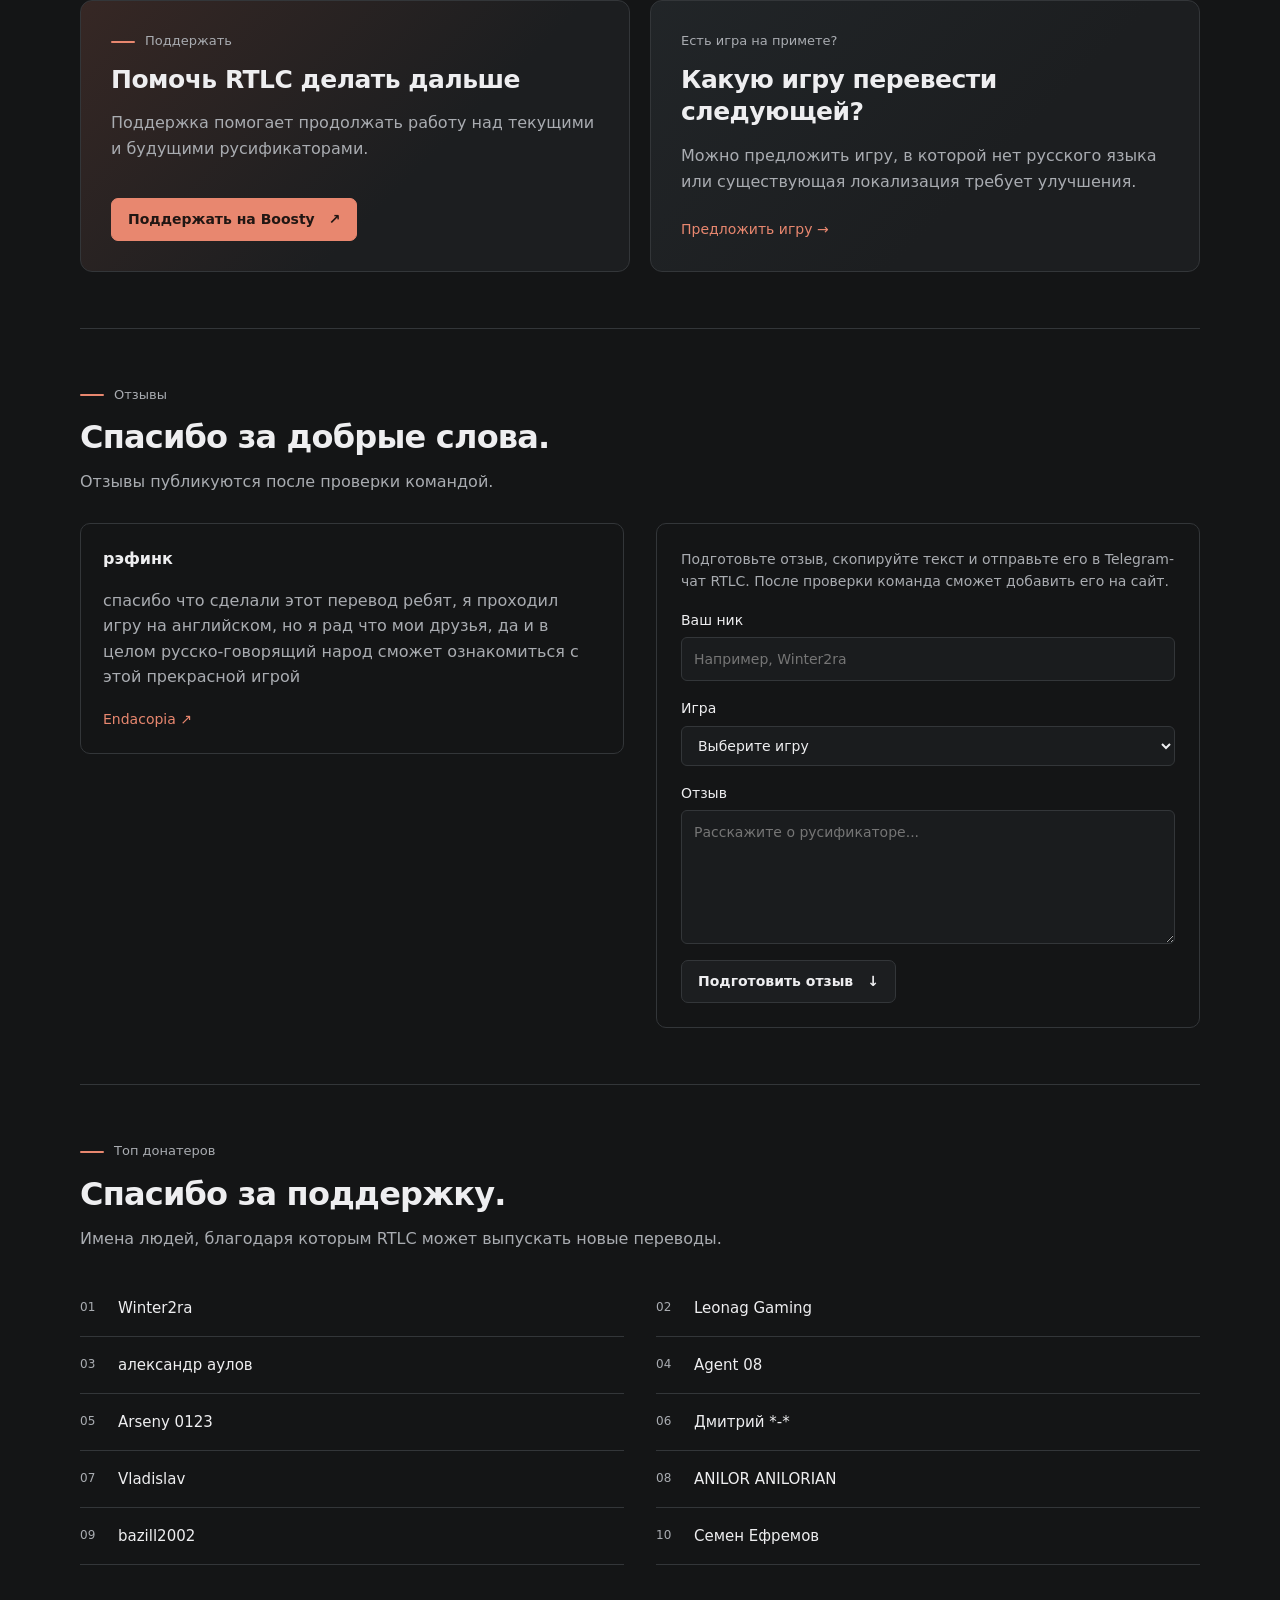
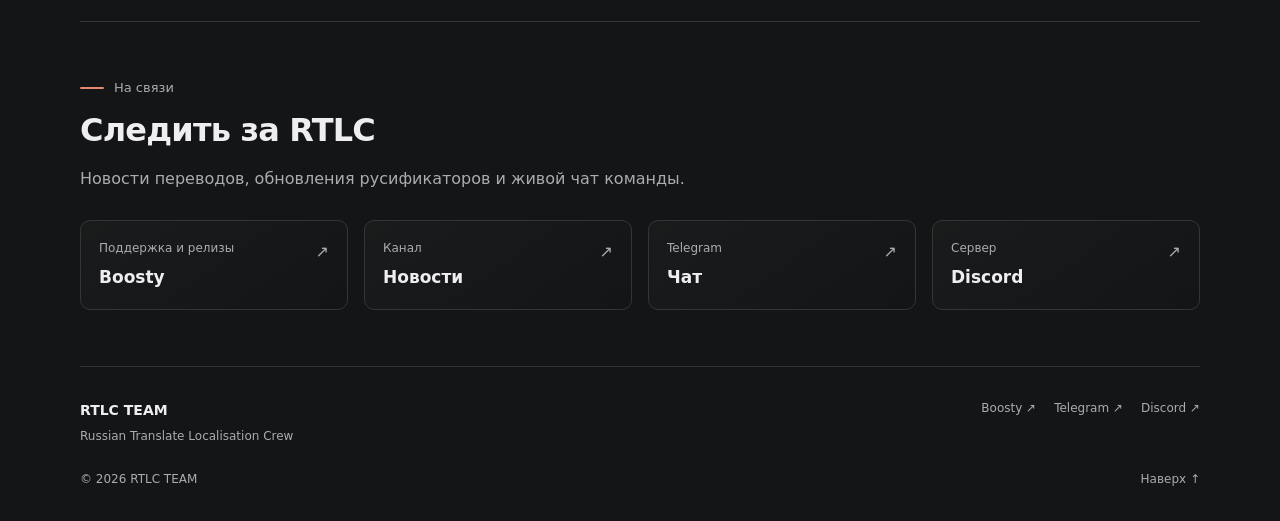
==== commit bab3a145: "Set centered wordmark on one line" ====
--- a/index.html
+++ b/index.html
@@ -18,9 +18,9 @@
   <meta property="og:image:alt" content="Оранжевый медведь RTLC TEAM в шапке-ушанке со звездой">
   <link rel="canonical" href="https://hayrizan.github.io/rtlc-team/">
   <link rel="icon" href="assets/branding/favicon.png" type="image/png">
-  <link rel="stylesheet" href="css/style.css?v=wordmark-1">
+  <link rel="stylesheet" href="css/style.css?v=wordmark-2">
   <script src="js/projects.js?v=catalog-27" defer></script>
-  <script src="js/main.js?v=wordmark-1" defer></script>
+  <script src="js/main.js?v=wordmark-2" defer></script>
 </head>
 <body>
   <a class="skip-link" href="#main">К содержанию</a>
--- a/css/style.css
+++ b/css/style.css
@@ -42,9 +42,8 @@
 .menu-toggle { display: none; border: 1px solid var(--line); border-radius: 6px; padding: 8px 12px; color: var(--ink); background: transparent; }
 .hero__content { display: grid; justify-items: center; padding: 72px 0 64px; text-align: center; }
 .hero__kicker { margin: 0 0 22px; color: var(--muted); font-size: 12px; font-weight: 600; letter-spacing: .16em; text-transform: uppercase; }
-.hero h1 { margin: 0; font-size: clamp(68px, 10vw, 112px); line-height: .78; letter-spacing: -.075em; font-weight: 800; }
-.hero h1 span { display: block; }
-.hero__title-accent { margin-top: .2em; color: var(--orange); }
+.hero h1 { margin: 0; font-size: clamp(64px, 9vw, 104px); line-height: .88; letter-spacing: -.065em; font-weight: 800; white-space: nowrap; }
+.hero__title-accent { color: var(--orange); }
 .button { display: inline-flex; align-items: center; justify-content: center; gap: 14px; width: fit-content; max-width: 100%; padding: 10px 16px; border: 1px solid var(--line); border-radius: 7px; background: var(--panel); color: var(--ink); font-size: 14px; font-weight: 600; line-height: 1.5; transition: background .15s ease, border-color .15s ease; }
 .button:hover { background: var(--panel-2); border-color: #63666a; }
 .hero__cta, .button--light, .button--dark { background: var(--orange); border-color: var(--orange); color: #211613; }
@@ -205,7 +204,7 @@
   .hero__content { padding: 48px 0 44px; }
   .hero::after { top: 100px; width: 300px; height: 220px; }
   .hero__kicker { max-width: 270px; margin-bottom: 20px; font-size: 10px; line-height: 1.5; }
-  .hero h1 { font-size: clamp(62px, 23vw, 88px); }
+  .hero h1 { font-size: clamp(48px, 17vw, 68px); }
   .hero__cta { margin-top: 32px; }
   .section { padding: 36px 0; }
   .projects { padding-top: 26px; }
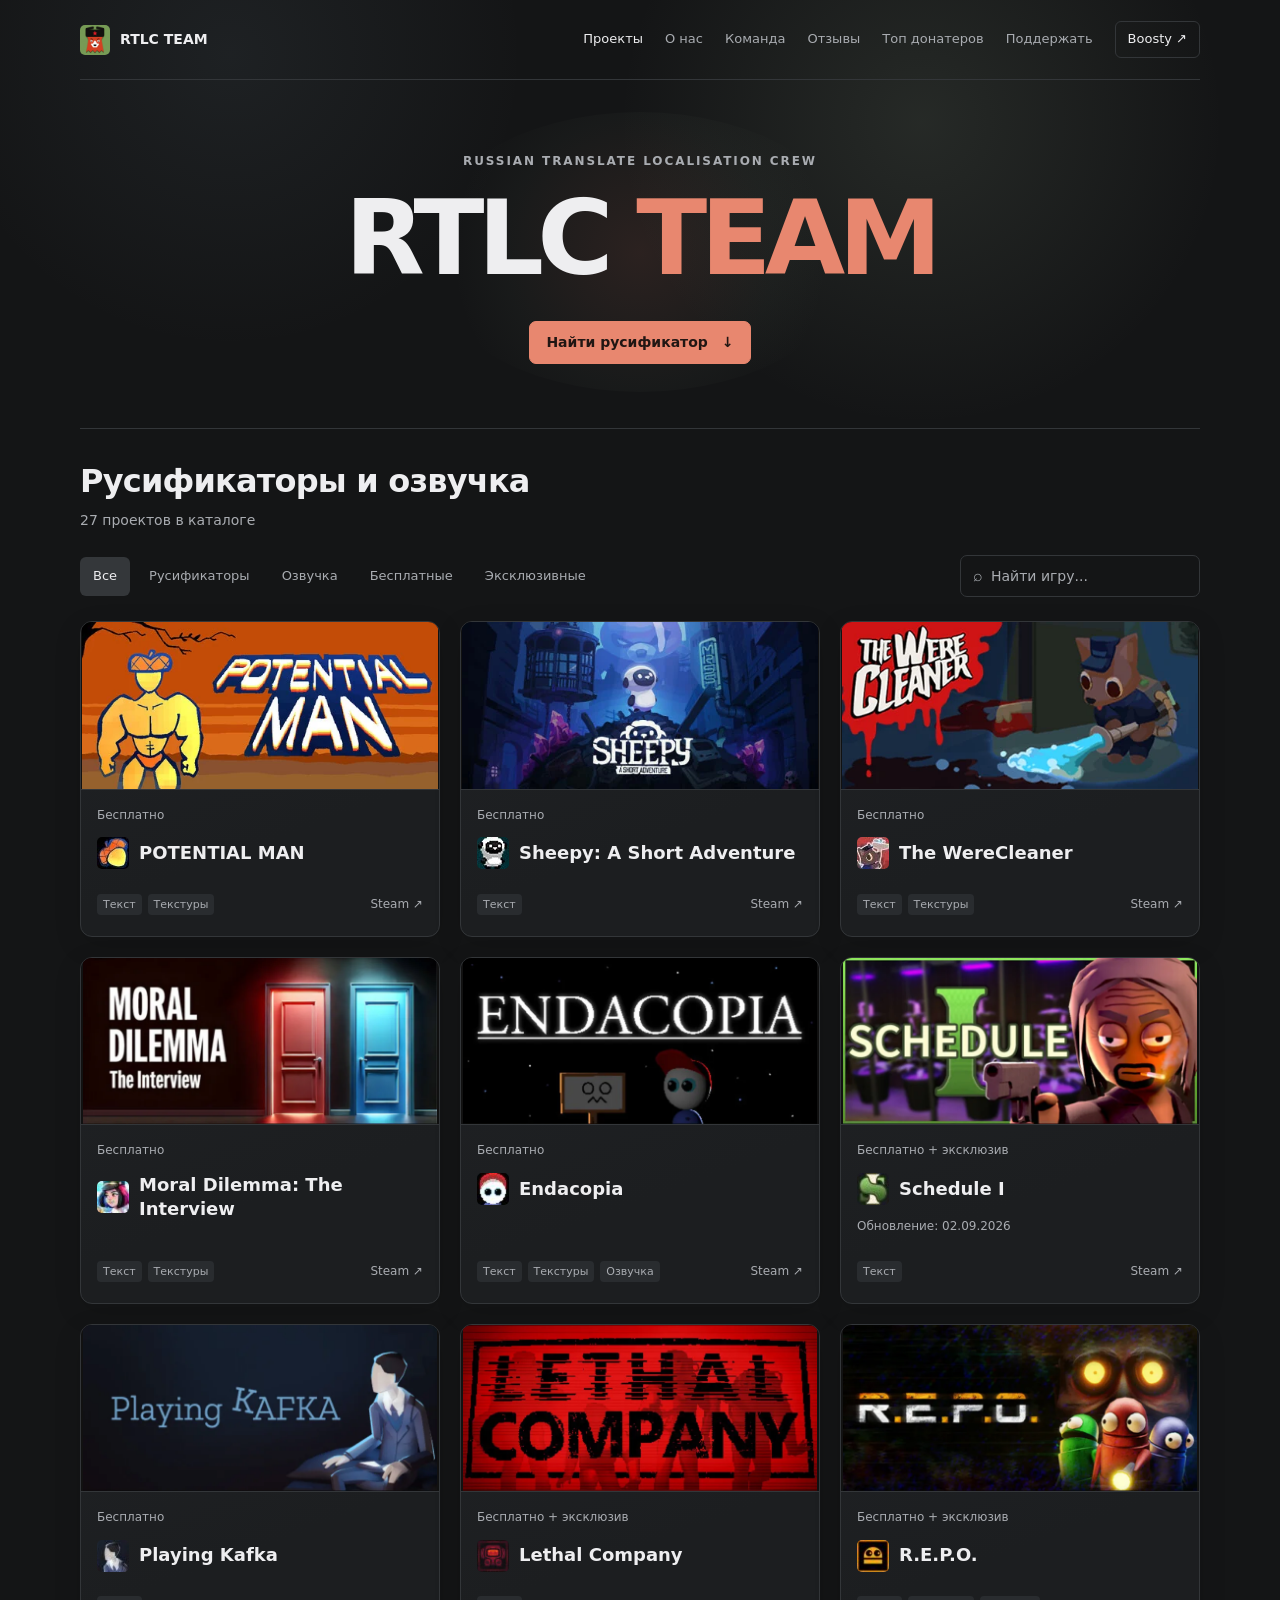
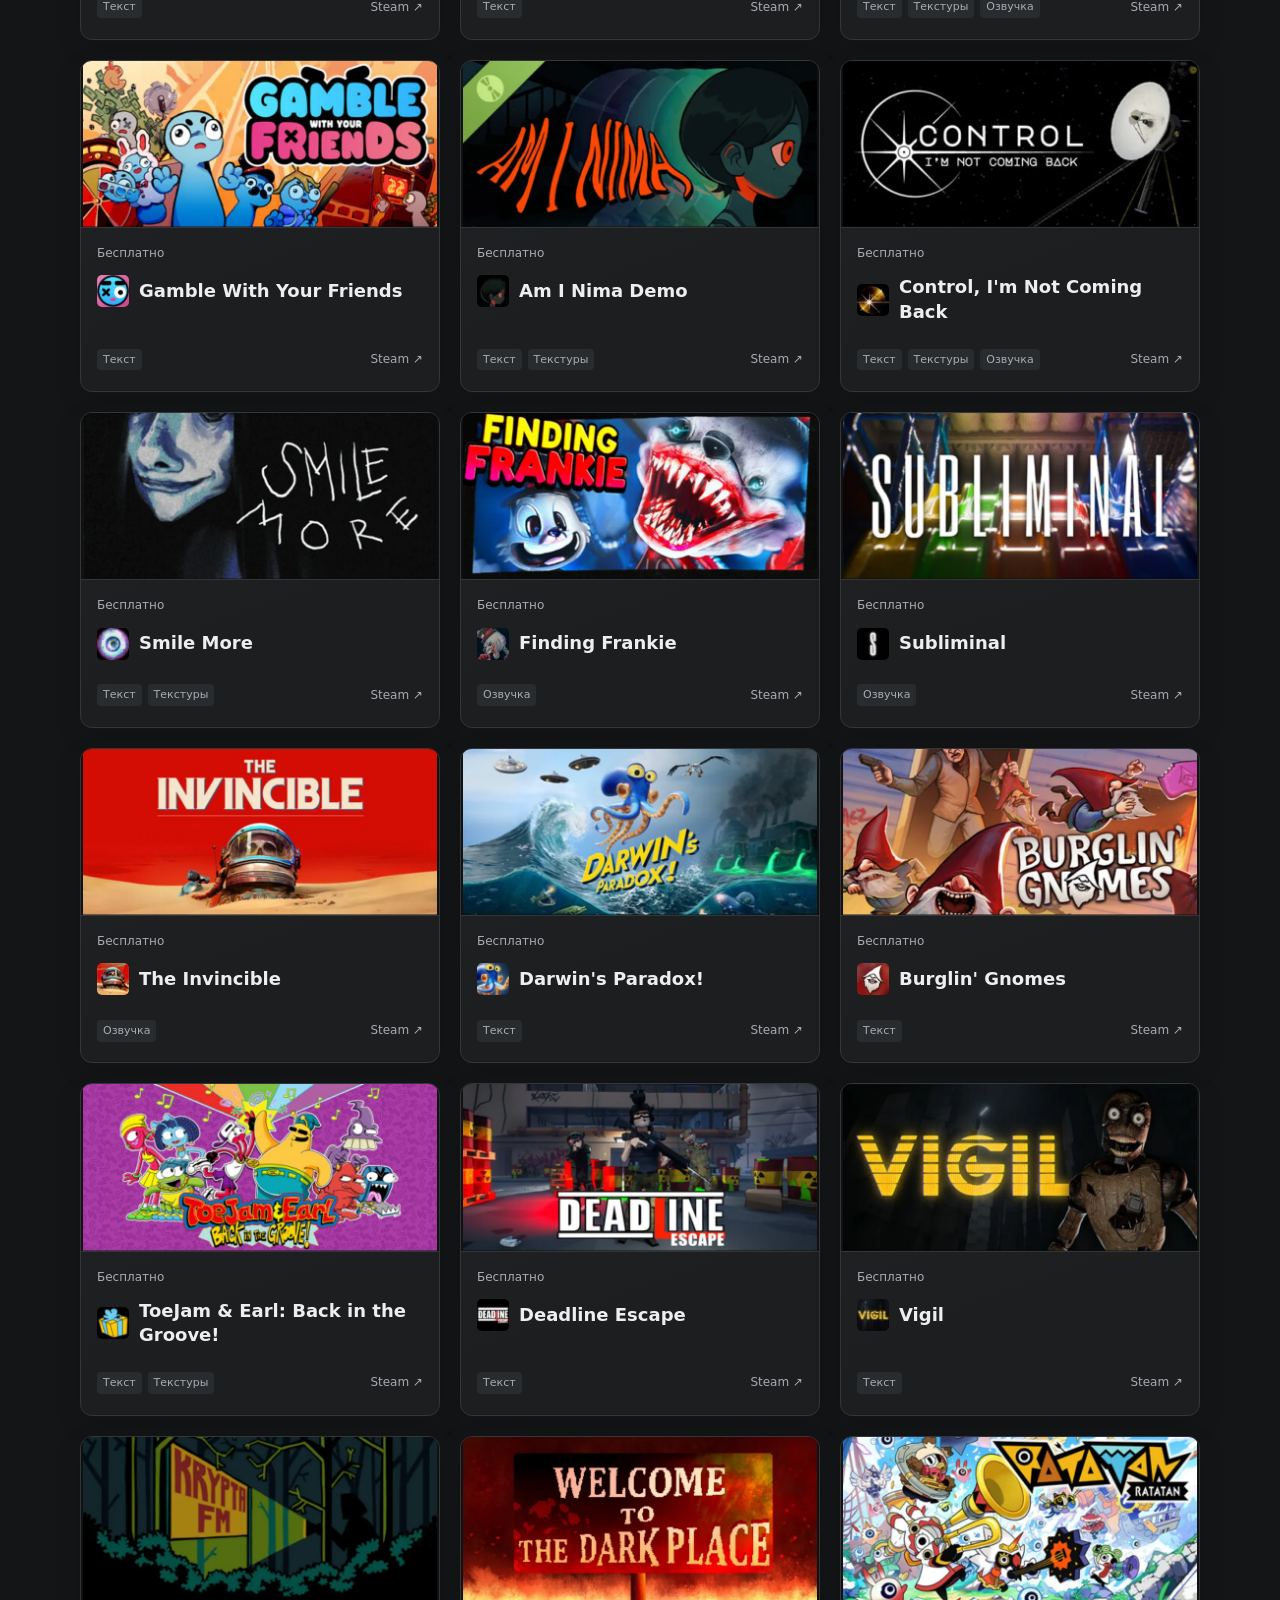
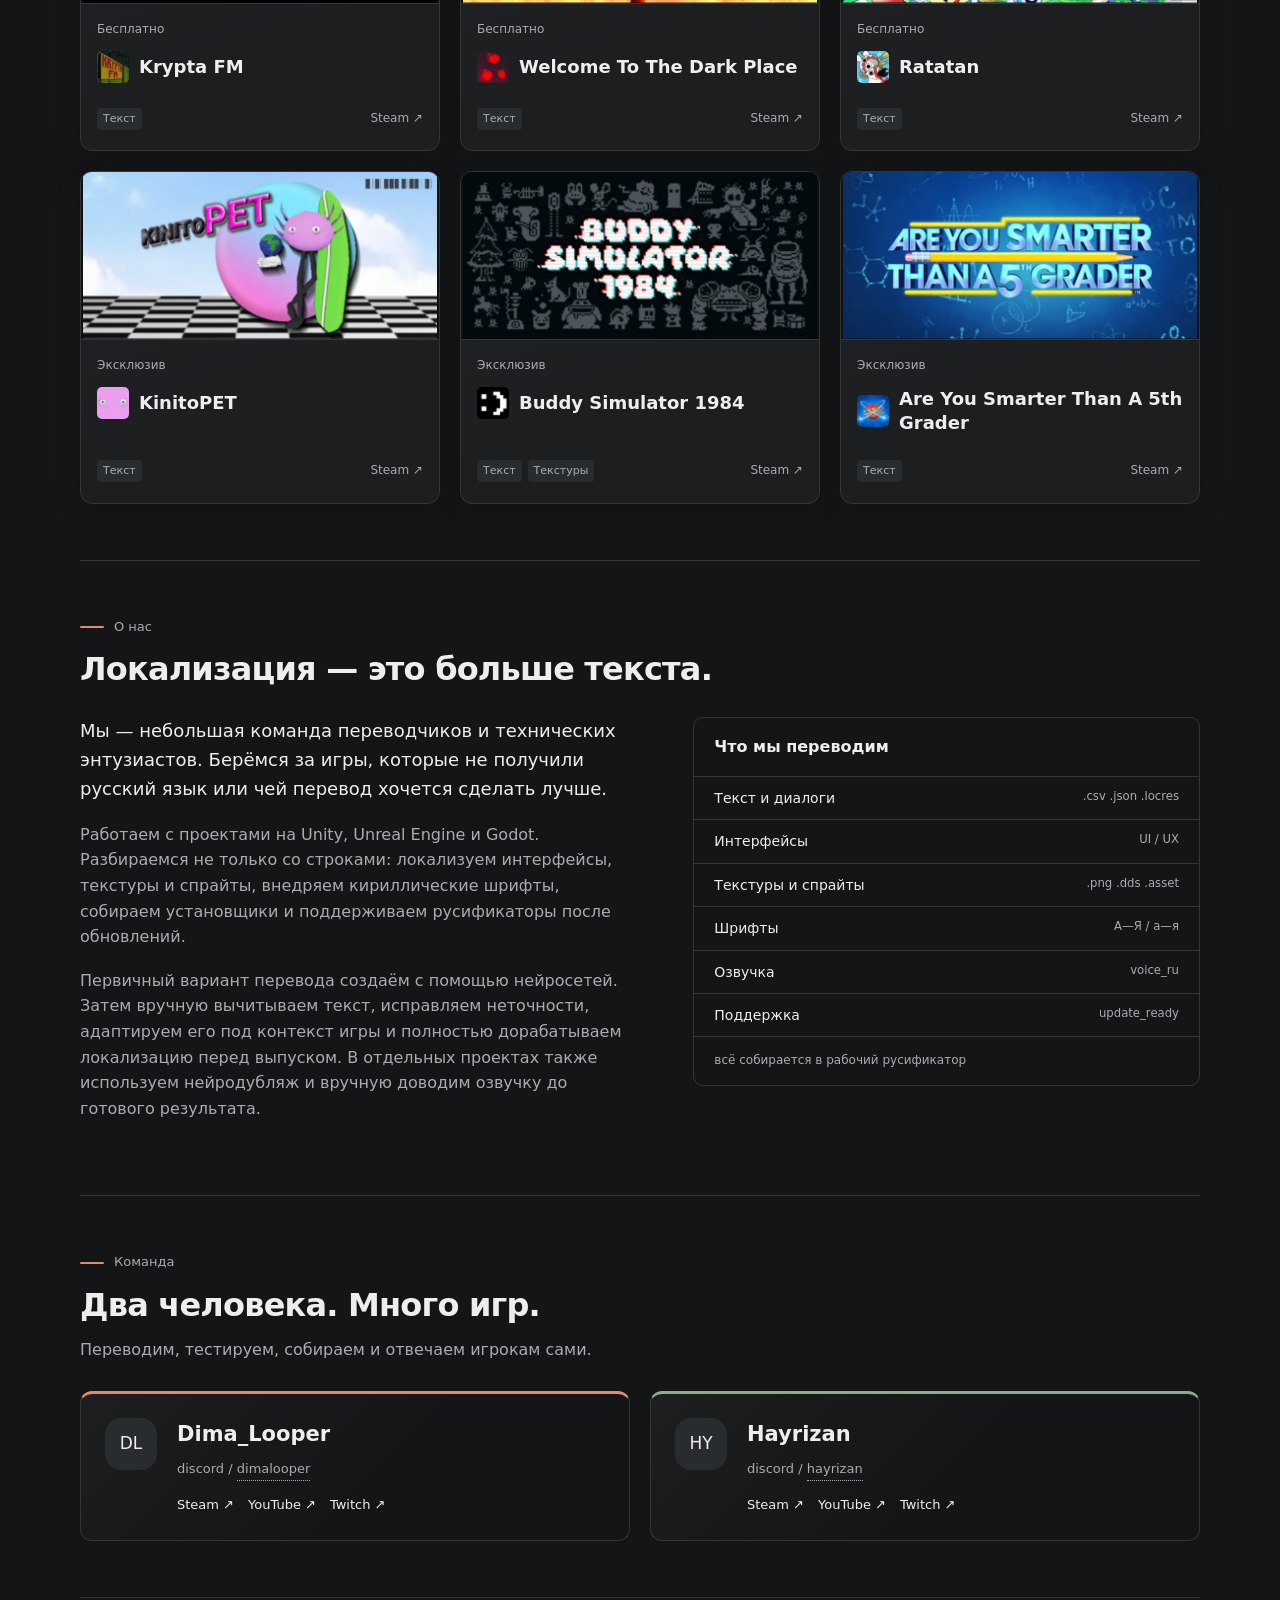
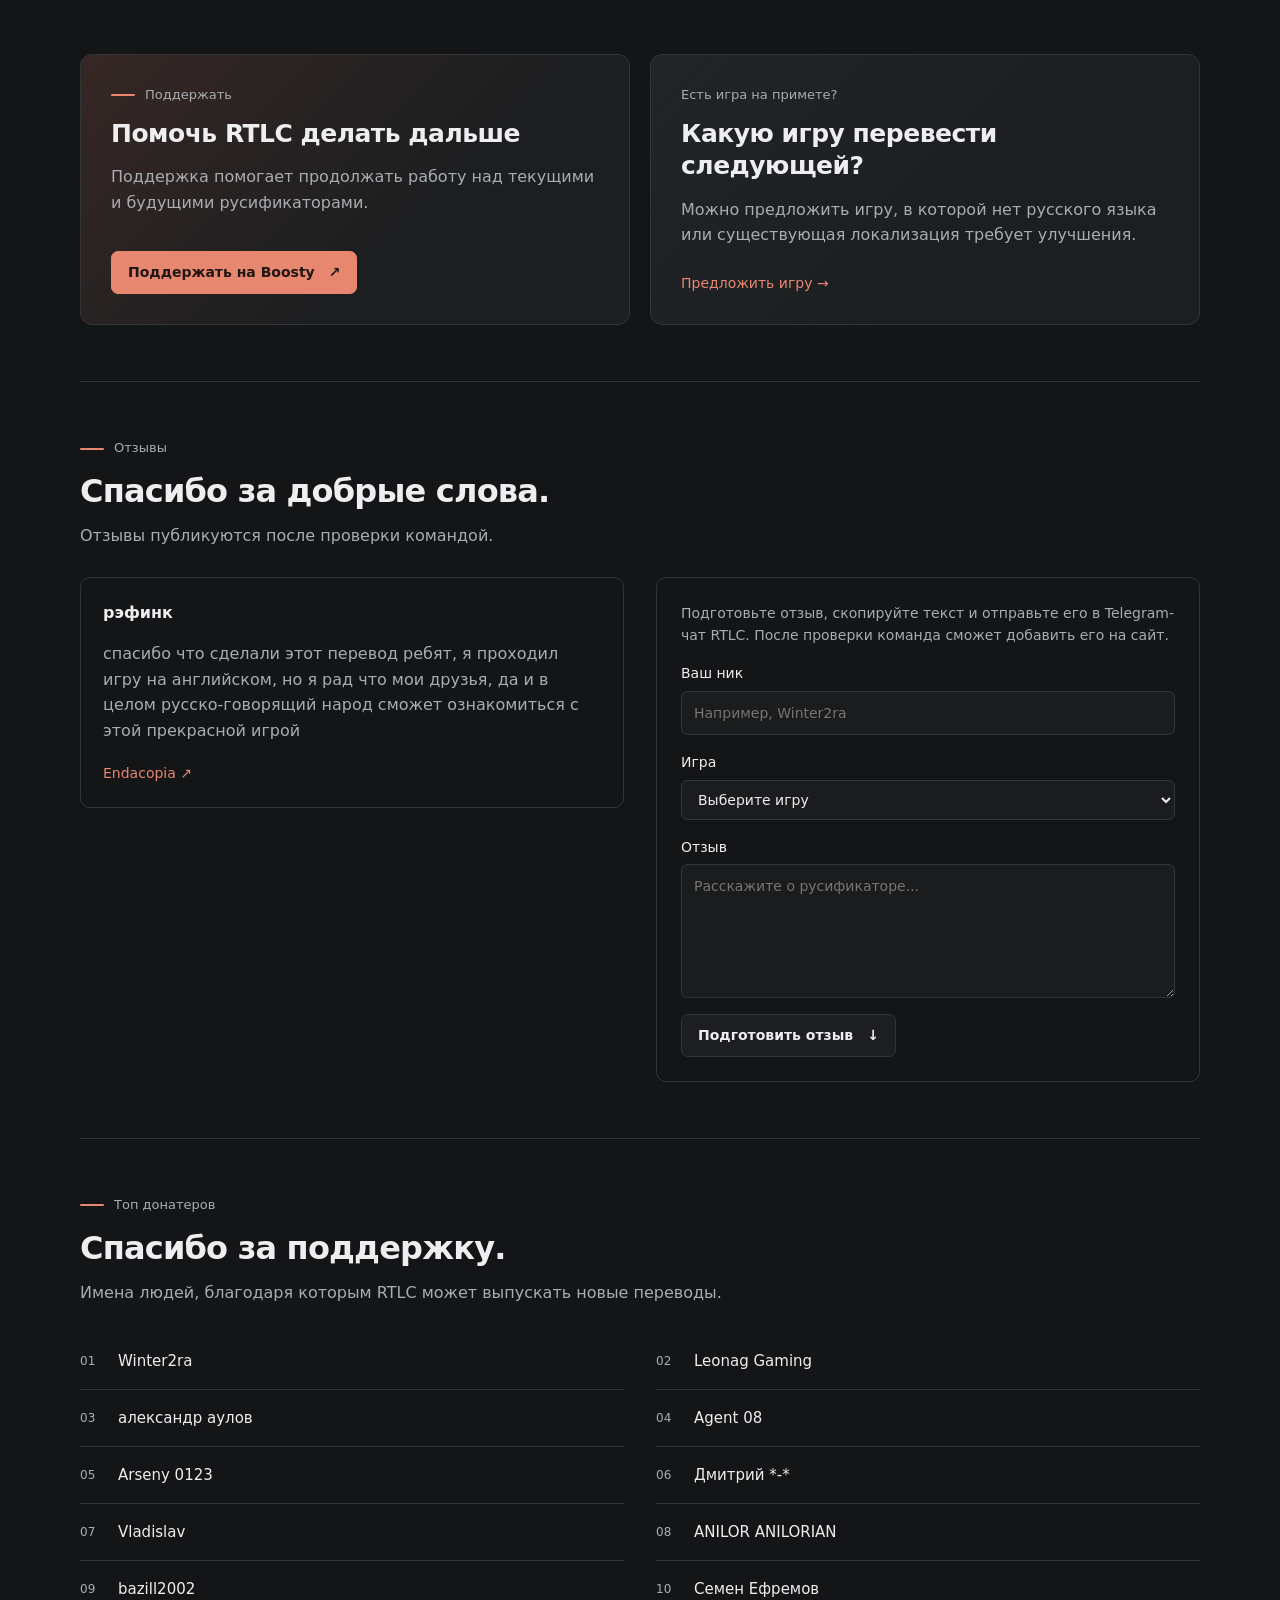
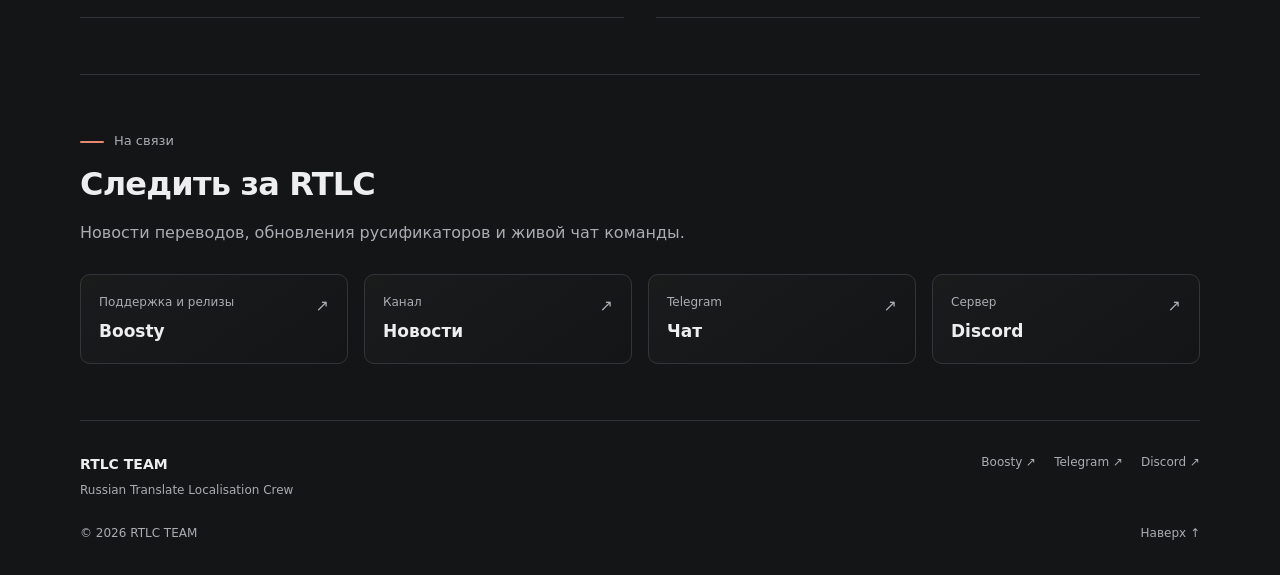
==== commit e09e04b9: "Clarify neural translation review process" ====
--- a/index.html
+++ b/index.html
@@ -104,7 +104,7 @@
         <div class="about-copy reveal">
           <p class="about-copy__lead">Мы — небольшая команда переводчиков и технических энтузиастов. Берёмся за игры, которые не получили русский язык или чей перевод хочется сделать лучше.</p>
           <p>Работаем с проектами на Unity, Unreal Engine и Godot. Разбираемся не только со строками: локализуем интерфейсы, текстуры и спрайты, внедряем кириллические шрифты, собираем установщики и поддерживаем русификаторы после обновлений.</p>
-          <p>В отдельных проектах экспериментируем с нейродубляжом — и вручную доводим результат до игры.</p>
+          <p>Первичный вариант перевода создаём с помощью нейросетей. Затем вручную вычитываем текст, исправляем неточности, адаптируем его под контекст игры и полностью дорабатываем локализацию перед выпуском. В отдельных проектах также используем нейродубляж и вручную доводим озвучку до готового результата.</p>
         </div>
 
         <div class="workbench reveal" aria-label="Направления работы RTLC TEAM">
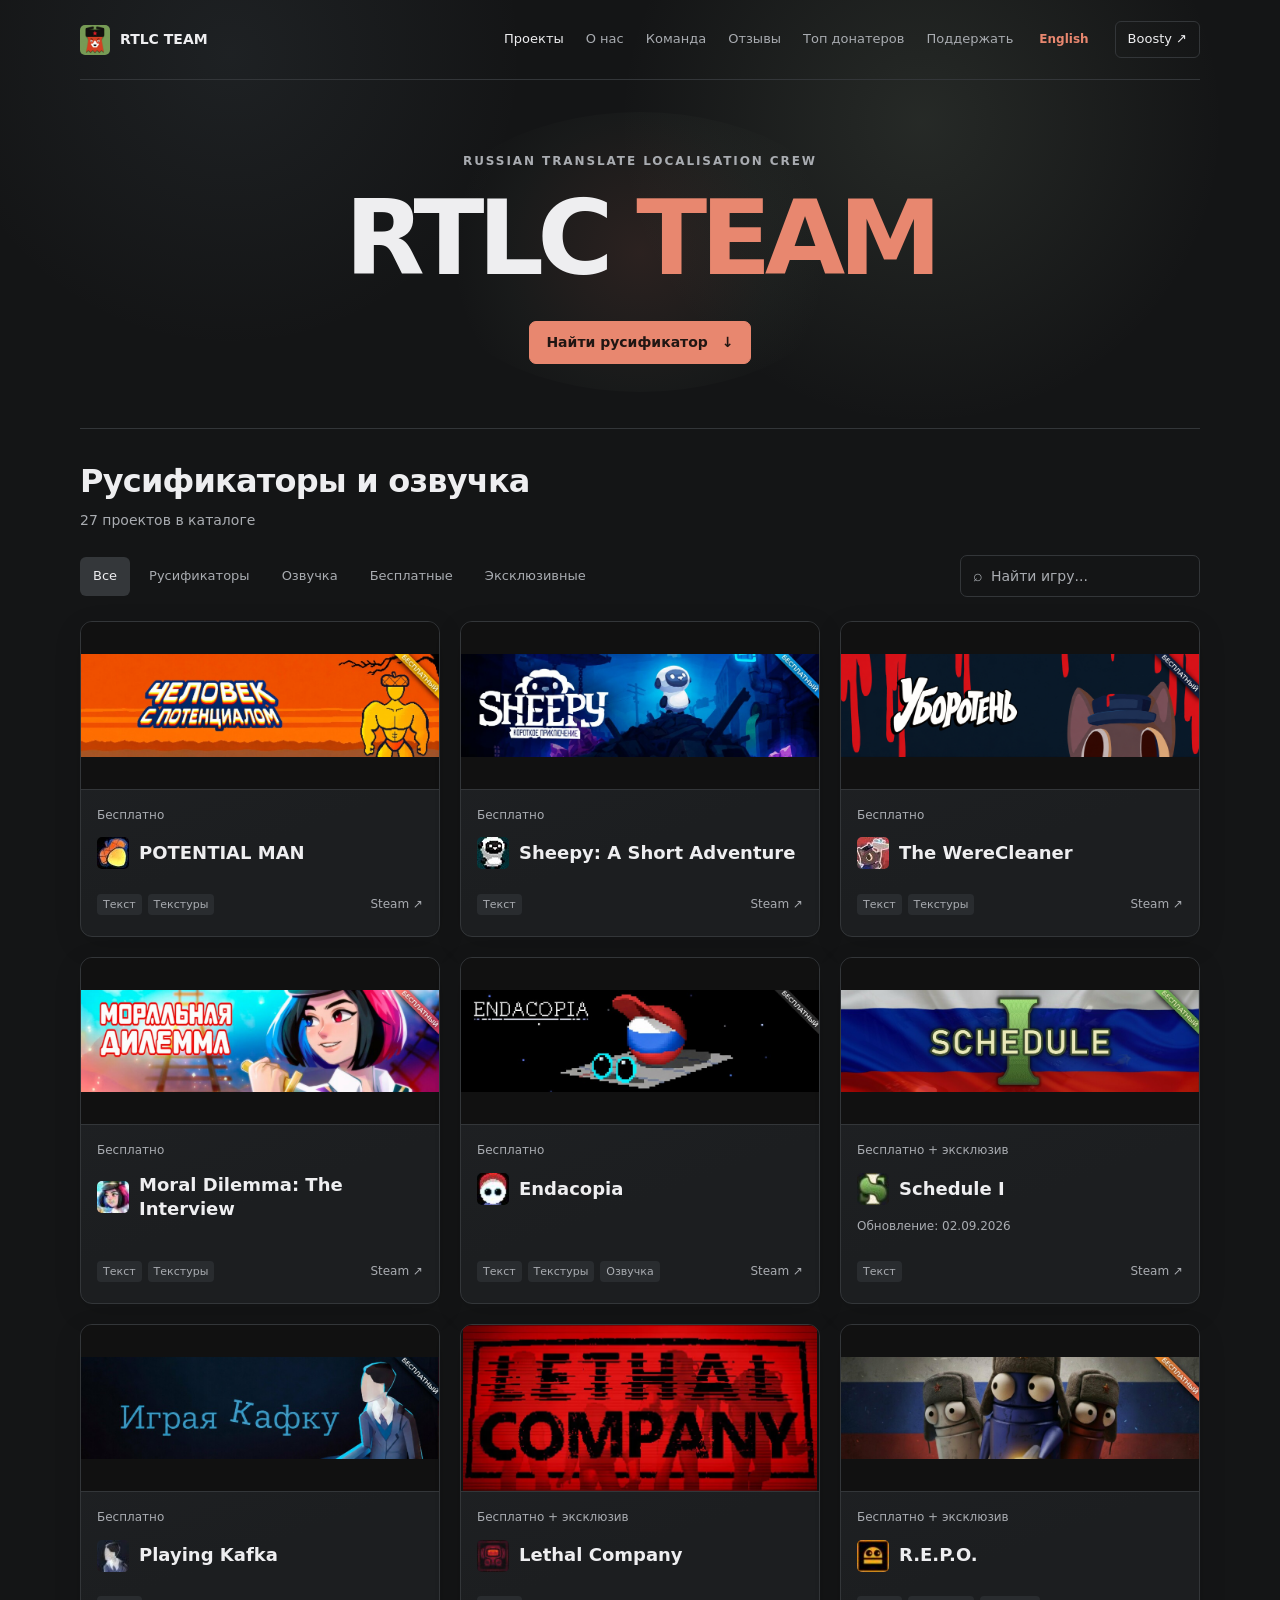
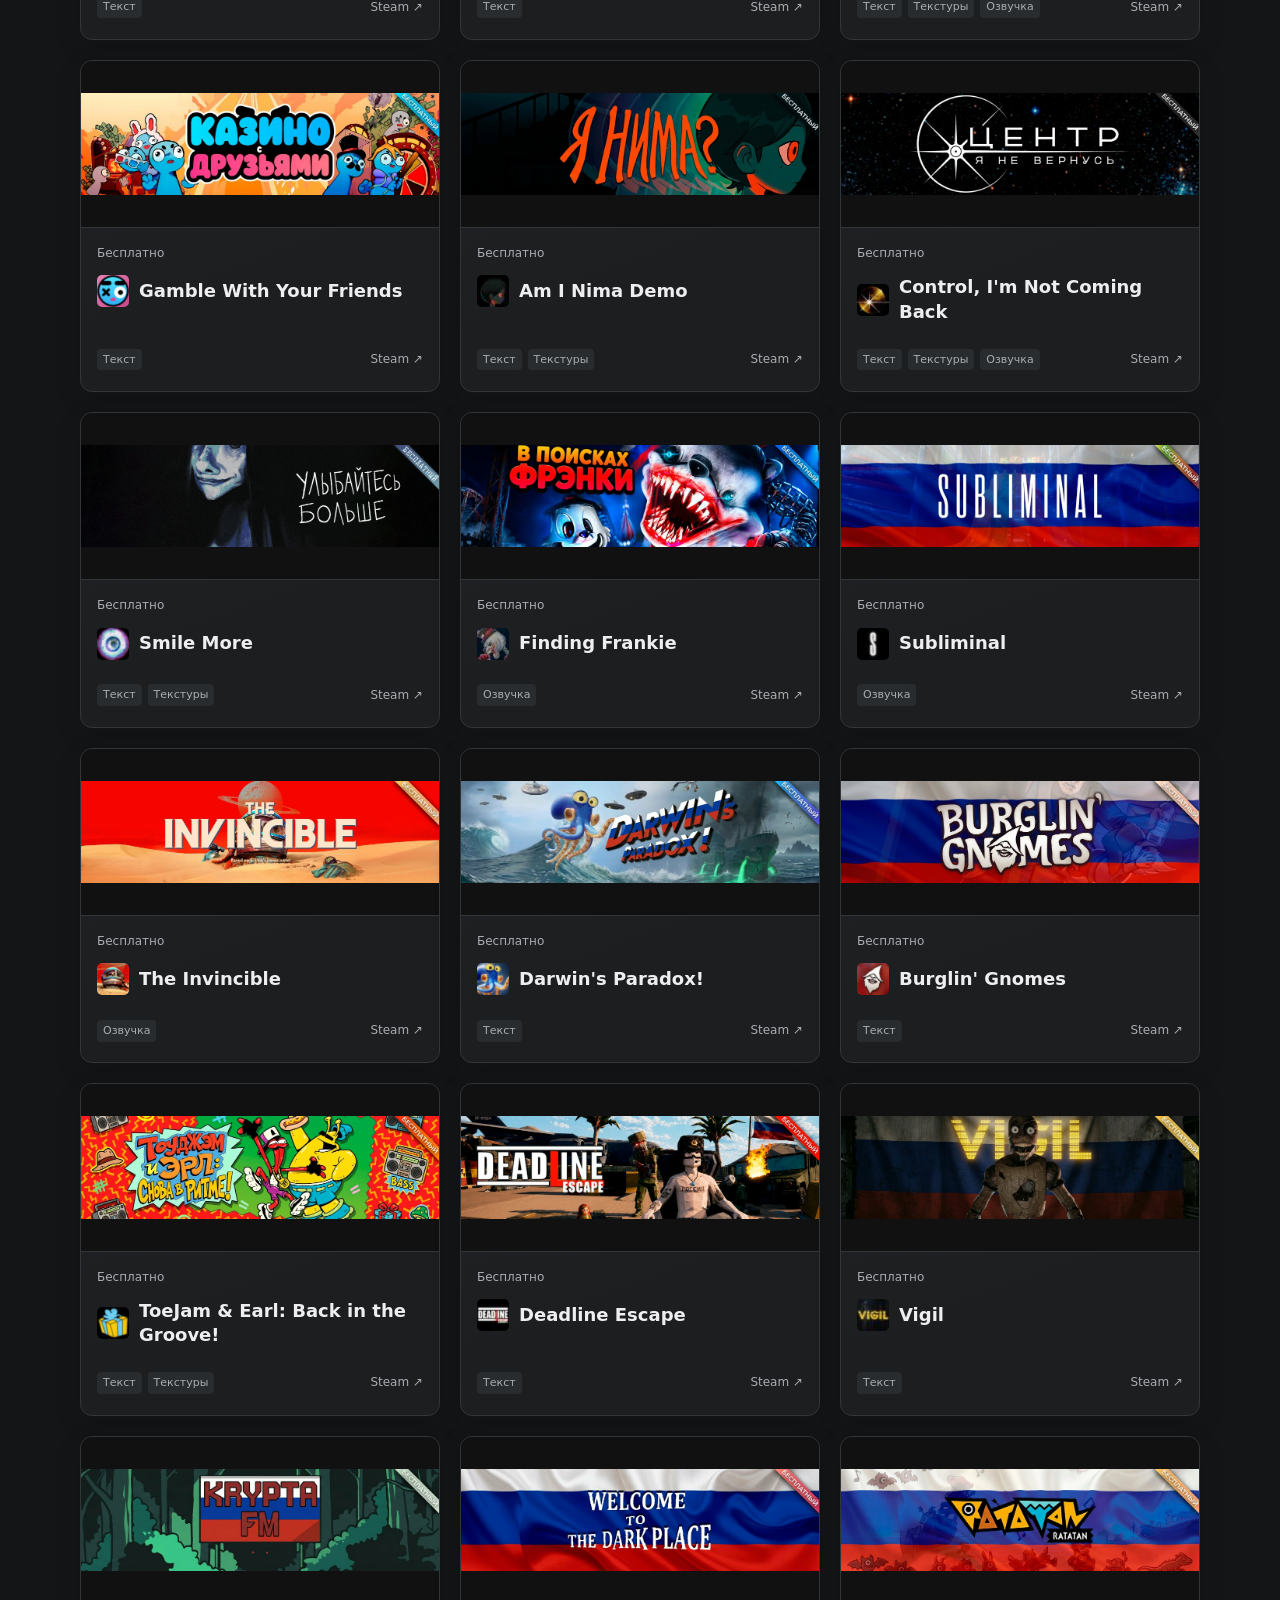
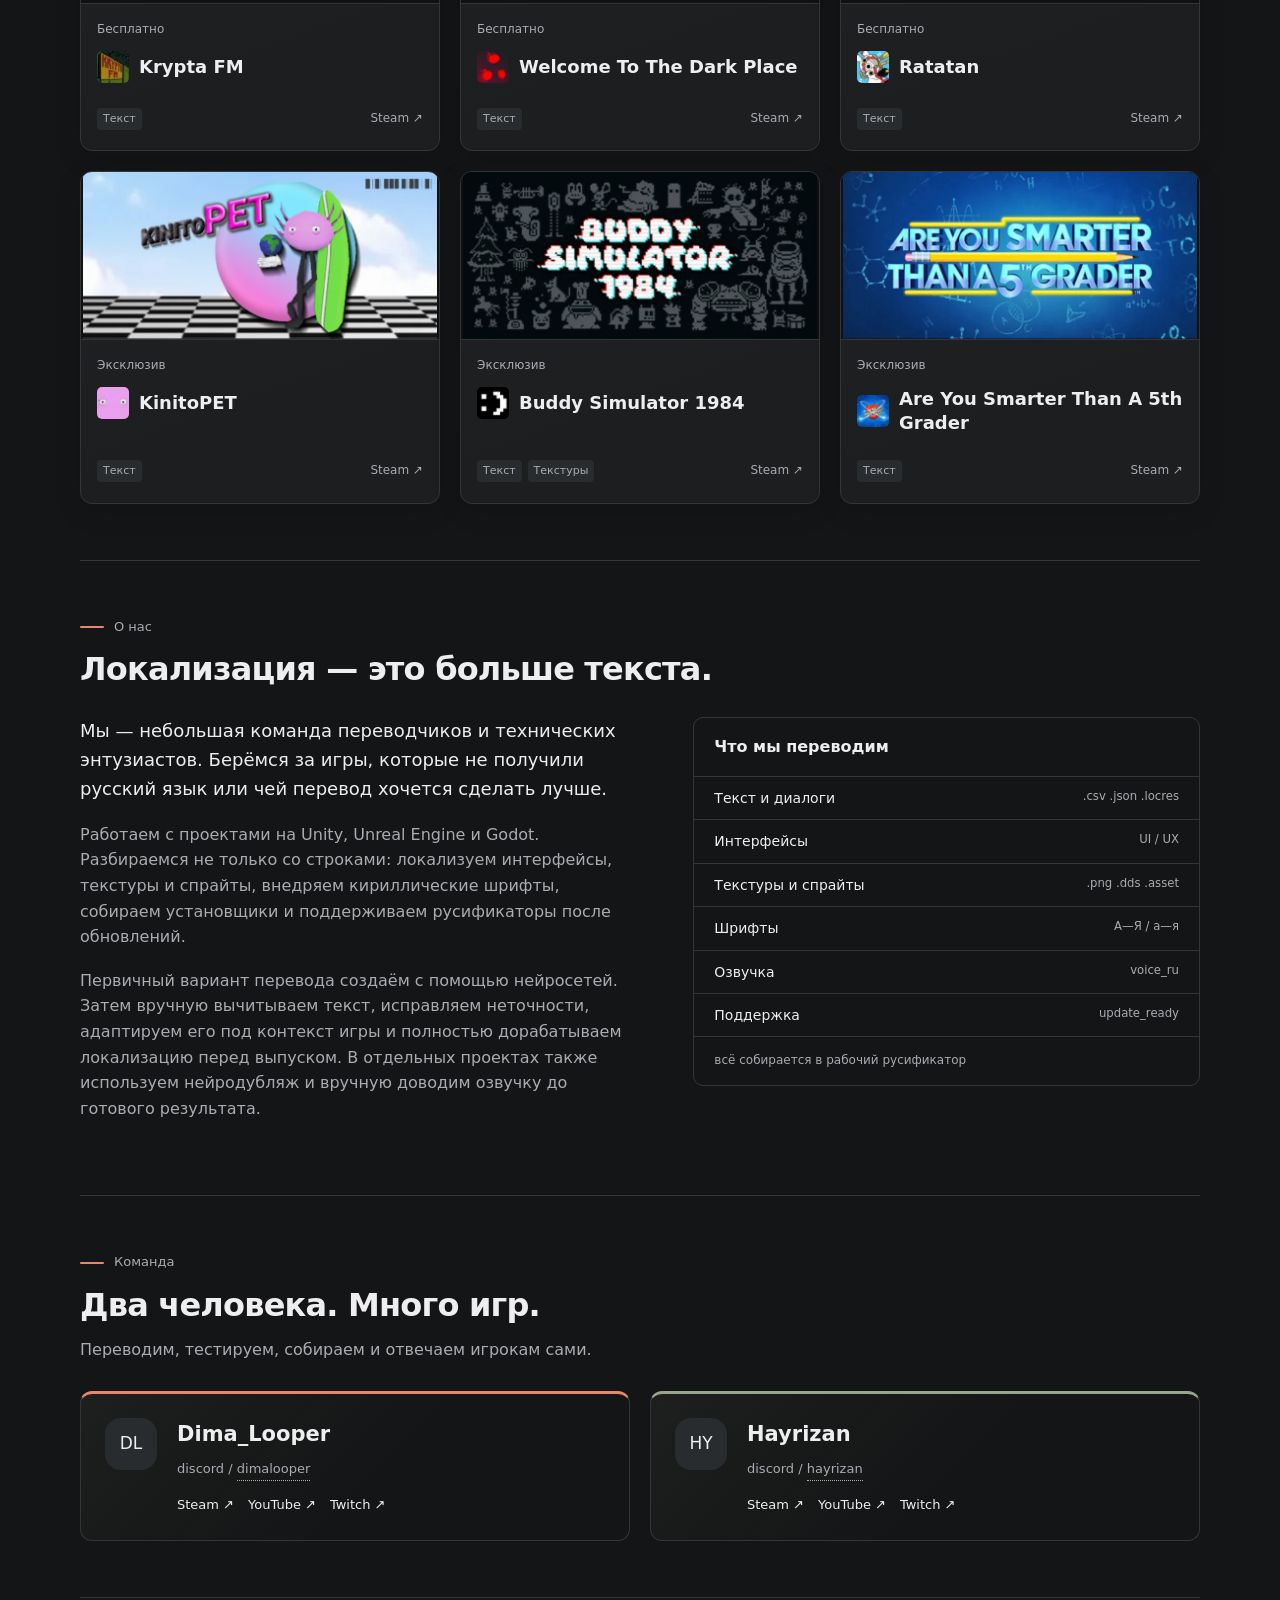
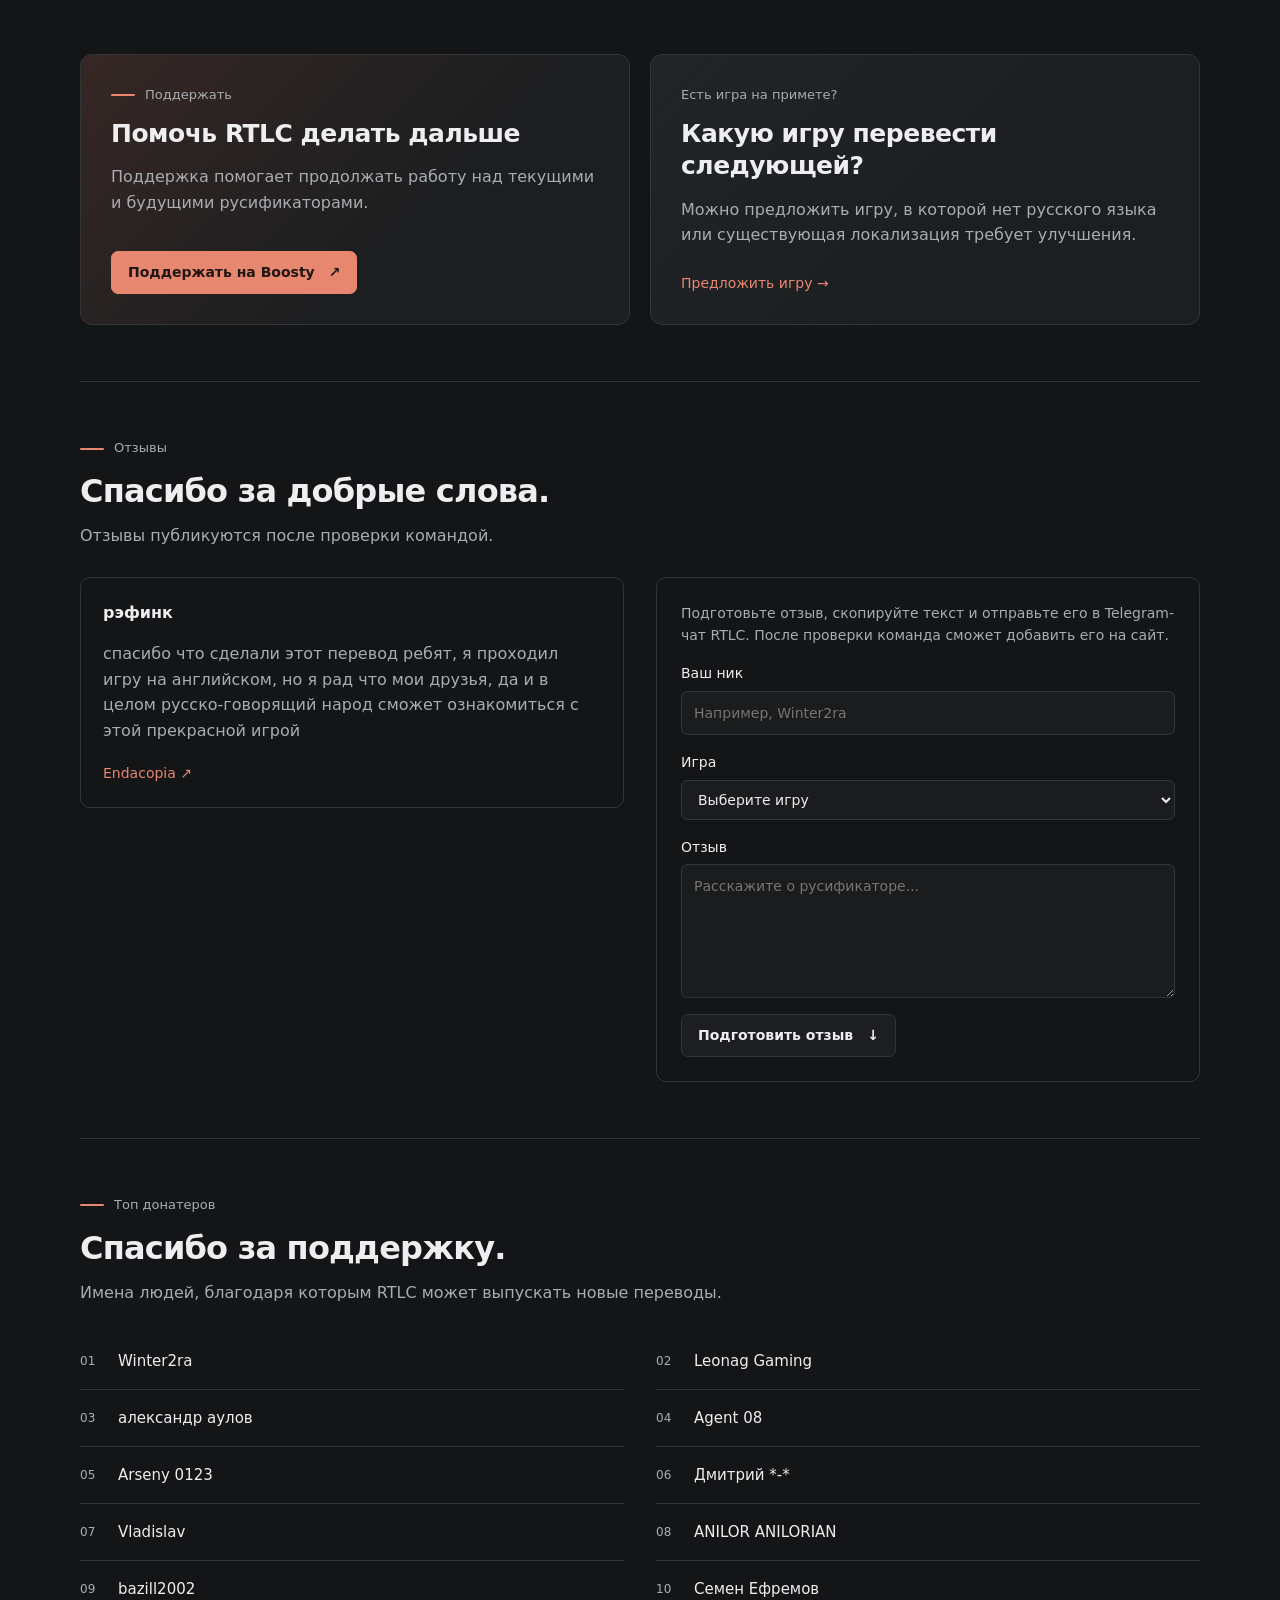
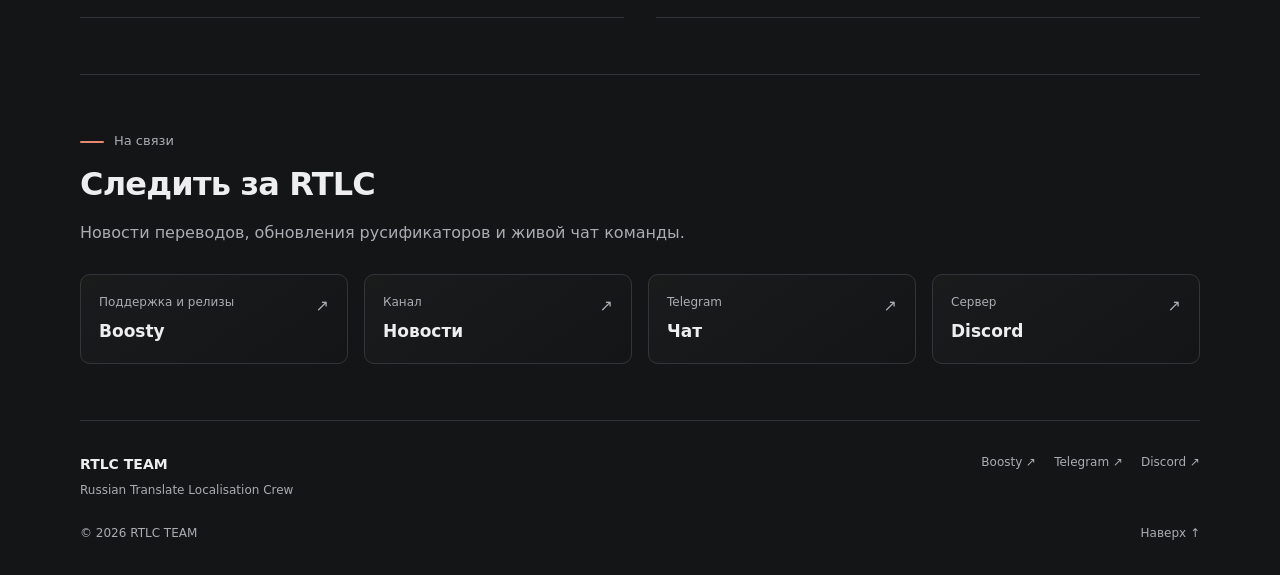
==== commit d1afd72f: "Add bilingual catalog and Boosty media galleries" ====
--- a/index.html
+++ b/index.html
@@ -18,30 +18,32 @@
   <meta property="og:image:alt" content="Оранжевый медведь RTLC TEAM в шапке-ушанке со звездой">
   <link rel="canonical" href="https://hayrizan.github.io/rtlc-team/">
   <link rel="icon" href="assets/branding/favicon.png" type="image/png">
-  <link rel="stylesheet" href="css/style.css?v=wordmark-2">
+  <link rel="stylesheet" href="css/style.css?v=bilingual-1">
+  <script src="js/i18n.js?v=bilingual-1" defer></script>
   <script src="js/projects.js?v=catalog-27" defer></script>
-  <script src="js/main.js?v=wordmark-2" defer></script>
+  <script src="js/main.js?v=bilingual-1" defer></script>
 </head>
 <body>
-  <a class="skip-link" href="#main">К содержанию</a>
+  <a class="skip-link" href="#main" data-ru="К содержанию" data-en="Skip to content">К содержанию</a>
 
   <header class="hero" id="home">
-    <nav class="topbar" aria-label="Основная навигация">
-      <a class="topbar__mark" href="#home" aria-label="RTLC TEAM — на главную">
+    <nav class="topbar" aria-label="Основная навигация" data-aria-ru="Основная навигация" data-aria-en="Main navigation">
+      <a class="topbar__mark" href="#home" aria-label="RTLC TEAM — на главную" data-aria-ru="RTLC TEAM — на главную" data-aria-en="RTLC TEAM — home">
         <img src="assets/branding/rtlc-bear.webp" width="32" height="32" alt="">
         <span>RTLC TEAM</span>
       </a>
       <button class="menu-toggle" type="button" aria-expanded="false" aria-controls="site-menu">
-        <span class="menu-toggle__label">Меню</span>
+        <span class="menu-toggle__label" data-ru="Меню" data-en="Menu">Меню</span>
         <span class="menu-toggle__icon" aria-hidden="true"></span>
       </button>
       <div class="topbar__links" id="site-menu">
-        <a href="#projects">Проекты</a>
-        <a href="#about">О нас</a>
-        <a href="#team">Команда</a>
-        <a href="#reviews">Отзывы</a>
-        <a href="#donors">Топ донатеров</a>
-        <a href="#support">Поддержать</a>
+        <a href="#projects" data-ru="Проекты" data-en="Projects">Проекты</a>
+        <a href="#about" data-ru="О нас" data-en="About">О нас</a>
+        <a href="#team" data-ru="Команда" data-en="Team">Команда</a>
+        <a href="#reviews" data-ru="Отзывы" data-en="Reviews">Отзывы</a>
+        <a href="#donors" data-ru="Топ донатеров" data-en="Top supporters">Топ донатеров</a>
+        <a href="#support" data-ru="Поддержать" data-en="Support us">Поддержать</a>
+        <button class="language-toggle" type="button" data-language-toggle>English</button>
         <a class="topbar__boosty" href="https://boosty.to/rtlc" target="_blank" rel="noopener">Boosty ↗</a>
       </div>
     </nav>
@@ -54,7 +56,7 @@
         <span class="hero__title-accent">TEAM</span>
       </h1>
 
-      <a class="button hero__cta" href="#projects">Найти русификатор <span aria-hidden="true">↓</span></a>
+      <a class="button hero__cta" href="#projects" data-ru="Найти русификатор <span aria-hidden='true'>↓</span>" data-en="Browse localizations <span aria-hidden='true'>↓</span>">Найти русификатор <span aria-hidden="true">↓</span></a>
 
     </div>
 
@@ -64,70 +66,70 @@
   <main id="main">
     <section class="projects section" id="projects" aria-labelledby="projects-title">
       <div class="section-head reveal">
-        <h2 id="projects-title">Русификаторы и озвучка</h2>
+        <h2 id="projects-title" data-ru="Русификаторы и озвучка" data-en="Translations and voice-overs">Русификаторы и озвучка</h2>
       </div>
 
       <div class="archive-block">
         <div class="subhead reveal">
-          <p role="status"><span id="project-count">27</span> <span id="project-count-label">проектов</span> в каталоге</p>
+          <p role="status"><span id="project-count">27</span> <span id="project-count-label">проектов</span> <span data-ru="в каталоге" data-en="in the catalog">в каталоге</span></p>
         </div>
 
         <div class="project-tools reveal">
-          <div class="filters" role="group" aria-label="Фильтр проектов">
-            <button class="filter is-active" type="button" data-filter="all" aria-pressed="true">Все</button>
-            <button class="filter" type="button" data-filter="translation" aria-pressed="false">Русификаторы</button>
-            <button class="filter" type="button" data-filter="voice" aria-pressed="false">Озвучка</button>
-            <button class="filter" type="button" data-filter="free" aria-pressed="false">Бесплатные</button>
-            <button class="filter" type="button" data-filter="exclusive" aria-pressed="false">Эксклюзивные</button>
+          <div class="filters" role="group" aria-label="Фильтр проектов" data-aria-ru="Фильтр проектов" data-aria-en="Project filters">
+            <button class="filter is-active" type="button" data-filter="all" aria-pressed="true" data-ru="Все" data-en="All">Все</button>
+            <button class="filter" type="button" data-filter="translation" aria-pressed="false" data-ru="Русификаторы" data-en="Translations">Русификаторы</button>
+            <button class="filter" type="button" data-filter="voice" aria-pressed="false" data-ru="Озвучка" data-en="Voice-overs">Озвучка</button>
+            <button class="filter" type="button" data-filter="free" aria-pressed="false" data-ru="Бесплатные" data-en="Free">Бесплатные</button>
+            <button class="filter" type="button" data-filter="exclusive" aria-pressed="false" data-ru="Эксклюзивные" data-en="Exclusive">Эксклюзивные</button>
           </div>
           <label class="search">
-            <span class="sr-only">Найти игру</span>
+            <span class="sr-only" data-ru="Найти игру" data-en="Find a game">Найти игру</span>
             <span aria-hidden="true">⌕</span>
-            <input id="project-search" type="search" placeholder="Найти игру..." autocomplete="off">
+            <input id="project-search" type="search" placeholder="Найти игру..." data-placeholder-ru="Найти игру..." data-placeholder-en="Find a game..." autocomplete="off">
           </label>
         </div>
 
         <div class="project-grid" id="project-grid" aria-live="polite"></div>
-        <p class="empty-state" id="empty-state" hidden>Ничего не найдено. Попробуйте другой запрос.</p>
+        <p class="empty-state" id="empty-state" hidden data-ru="Ничего не найдено. Попробуйте другой запрос." data-en="Nothing found. Try another search.">Ничего не найдено. Попробуйте другой запрос.</p>
       </div>
     </section>
 
     <section class="about section" id="about" aria-labelledby="about-title">
       <div class="section-head reveal">
-        <p class="section-index">О нас</p>
+        <p class="section-index" data-ru="О нас" data-en="About">О нас</p>
         <div>
-          <h2 id="about-title">Локализация — <em>это больше текста.</em></h2>
+          <h2 id="about-title" data-ru="Локализация — <em>это больше текста.</em>" data-en="Localization is <em>more than text.</em>">Локализация — <em>это больше текста.</em></h2>
         </div>
       </div>
 
       <div class="about-layout">
         <div class="about-copy reveal">
-          <p class="about-copy__lead">Мы — небольшая команда переводчиков и технических энтузиастов. Берёмся за игры, которые не получили русский язык или чей перевод хочется сделать лучше.</p>
-          <p>Работаем с проектами на Unity, Unreal Engine и Godot. Разбираемся не только со строками: локализуем интерфейсы, текстуры и спрайты, внедряем кириллические шрифты, собираем установщики и поддерживаем русификаторы после обновлений.</p>
-          <p>Первичный вариант перевода создаём с помощью нейросетей. Затем вручную вычитываем текст, исправляем неточности, адаптируем его под контекст игры и полностью дорабатываем локализацию перед выпуском. В отдельных проектах также используем нейродубляж и вручную доводим озвучку до готового результата.</p>
-        </div>
-
-        <div class="workbench reveal" aria-label="Направления работы RTLC TEAM">
-          <span class="workbench__title">Что мы переводим</span>
+          <p class="about-copy__lead" data-ru="Мы — небольшая команда переводчиков и технических энтузиастов. Берёмся за игры, которые не получили русский язык или чей перевод хочется сделать лучше." data-en="We are a small team of translators and technical enthusiasts. We work on games that never received a Russian localization or deserve a better one.">Мы — небольшая команда переводчиков и технических энтузиастов. Берёмся за игры, которые не получили русский язык или чей перевод хочется сделать лучше.</p>
+          <p data-ru="Работаем с проектами на Unity, Unreal Engine и Godot. Разбираемся не только со строками: локализуем интерфейсы, текстуры и спрайты, внедряем кириллические шрифты, собираем установщики и поддерживаем русификаторы после обновлений." data-en="We work with Unity, Unreal Engine, and Godot projects. We localize interfaces, textures, and sprites, add Cyrillic fonts, build installers, and maintain translations after game updates.">Работаем с проектами на Unity, Unreal Engine и Godot. Разбираемся не только со строками: локализуем интерфейсы, текстуры и спрайты, внедряем кириллические шрифты, собираем установщики и поддерживаем русификаторы после обновлений.</p>
+          <p data-ru="Первичный вариант перевода создаём с помощью нейросетей. Затем вручную вычитываем текст, исправляем неточности, адаптируем его под контекст игры и полностью дорабатываем локализацию перед выпуском. В отдельных проектах также используем нейродубляж и вручную доводим озвучку до готового результата." data-en="We create the first translation draft with neural networks. We then proofread it by hand, correct errors, adapt every line to the game's context, and fully refine the localization before release. Some projects also use neural voice synthesis, which we manually edit into a finished voice-over.">Первичный вариант перевода создаём с помощью нейросетей. Затем вручную вычитываем текст, исправляем неточности, адаптируем его под контекст игры и полностью дорабатываем локализацию перед выпуском. В отдельных проектах также используем нейродубляж и вручную доводим озвучку до готового результата.</p>
+        </div>
+
+        <div class="workbench reveal" aria-label="Направления работы RTLC TEAM" data-aria-ru="Направления работы RTLC TEAM" data-aria-en="RTLC TEAM localization services">
+          <span class="workbench__title" data-ru="Что мы переводим" data-en="What we localize">Что мы переводим</span>
           <ul>
-            <li><span>01</span><strong>Текст и диалоги</strong><small>.csv .json .locres</small></li>
-            <li><span>02</span><strong>Интерфейсы</strong><small>UI / UX</small></li>
-            <li><span>03</span><strong>Текстуры и спрайты</strong><small>.png .dds .asset</small></li>
-            <li><span>04</span><strong>Шрифты</strong><small>А—Я / а—я</small></li>
-            <li><span>05</span><strong>Озвучка</strong><small>voice_ru</small></li>
-            <li><span>06</span><strong>Поддержка</strong><small>update_ready</small></li>
+            <li><span>01</span><strong data-ru="Текст и диалоги" data-en="Text and dialogue">Текст и диалоги</strong><small>.csv .json .locres</small></li>
+            <li><span>02</span><strong data-ru="Интерфейсы" data-en="Interfaces">Интерфейсы</strong><small>UI / UX</small></li>
+            <li><span>03</span><strong data-ru="Текстуры и спрайты" data-en="Textures and sprites">Текстуры и спрайты</strong><small>.png .dds .asset</small></li>
+            <li><span>04</span><strong data-ru="Шрифты" data-en="Fonts">Шрифты</strong><small>А—Я / а—я</small></li>
+            <li><span>05</span><strong data-ru="Озвучка" data-en="Voice-over">Озвучка</strong><small>voice_ru</small></li>
+            <li><span>06</span><strong data-ru="Поддержка" data-en="Maintenance">Поддержка</strong><small>update_ready</small></li>
           </ul>
-          <div class="workbench__status"><span aria-hidden="true"></span> всё собирается в рабочий русификатор</div>
+          <div class="workbench__status" data-ru="<span aria-hidden='true'></span> всё собирается в рабочий русификатор" data-en="<span aria-hidden='true'></span> assembled into a working localization"><span aria-hidden="true"></span> всё собирается в рабочий русификатор</div>
         </div>
       </div>
     </section>
 
     <section class="team section" id="team" aria-labelledby="team-title">
       <div class="section-head reveal">
-        <p class="section-index">Команда</p>
+        <p class="section-index" data-ru="Команда" data-en="Team">Команда</p>
         <div>
-          <h2 id="team-title">Два человека. <em>Много игр.</em></h2>
-          <p>Переводим, тестируем, собираем и отвечаем игрокам сами.</p>
+          <h2 id="team-title" data-ru="Два человека. <em>Много игр.</em>" data-en="Two people. <em>Many games.</em>">Два человека. <em>Много игр.</em></h2>
+          <p data-ru="Переводим, тестируем, собираем и отвечаем игрокам сами." data-en="We translate, test, build, and answer players ourselves.">Переводим, тестируем, собираем и отвечаем игрокам сами.</p>
         </div>
       </div>
 
@@ -138,7 +140,7 @@
           <div class="member__body">
             <p class="member__role">RTLC TEAM</p>
             <h3>Dima_Looper</h3>
-            <p class="member__discord">discord / <button class="copy-discord" type="button" data-copy="dimalooper" aria-label="Скопировать Discord dimalooper">dimalooper</button></p>
+            <p class="member__discord">discord / <button class="copy-discord" type="button" data-copy="dimalooper" aria-label="Скопировать Discord dimalooper" data-aria-ru="Скопировать Discord dimalooper" data-aria-en="Copy Discord dimalooper">dimalooper</button></p>
             <div class="member__links">
               <a href="https://steamcommunity.com/id/dima_looper/" target="_blank" rel="noopener">Steam ↗</a>
               <a href="https://www.youtube.com/@DimaLooper" target="_blank" rel="noopener">YouTube ↗</a>
@@ -153,7 +155,7 @@
           <div class="member__body">
             <p class="member__role">RTLC TEAM</p>
             <h3>Hayrizan</h3>
-            <p class="member__discord">discord / <button class="copy-discord" type="button" data-copy="hayrizan" aria-label="Скопировать Discord hayrizan">hayrizan</button></p>
+            <p class="member__discord">discord / <button class="copy-discord" type="button" data-copy="hayrizan" aria-label="Скопировать Discord hayrizan" data-aria-ru="Скопировать Discord hayrizan" data-aria-en="Copy Discord hayrizan">hayrizan</button></p>
             <div class="member__links">
               <a href="https://steamcommunity.com/id/Hayrizan" target="_blank" rel="noopener">Steam ↗</a>
               <a href="https://www.youtube.com/@Hayrizan" target="_blank" rel="noopener">YouTube ↗</a>
@@ -167,35 +169,35 @@
     <section class="support section" id="support" aria-labelledby="support-title">
       <div class="support-grid">
         <article class="support-card support-card--primary reveal">
-          <p class="section-index">Поддержать</p>
-
-          <h2 id="support-title">Помочь RTLC делать дальше</h2>
-          <p>Поддержка помогает продолжать работу над текущими и будущими русификаторами.</p>
-          <a class="button button--dark" href="https://boosty.to/rtlc" target="_blank" rel="noopener">Поддержать на Boosty <span>↗</span></a>
+          <p class="section-index" data-ru="Поддержать" data-en="Support us">Поддержать</p>
+
+          <h2 id="support-title" data-ru="Помочь RTLC делать дальше" data-en="Help RTLC keep creating">Помочь RTLC делать дальше</h2>
+          <p data-ru="Поддержка помогает продолжать работу над текущими и будущими русификаторами." data-en="Your support helps us continue working on current and future localizations.">Поддержка помогает продолжать работу над текущими и будущими русификаторами.</p>
+          <a class="button button--dark" href="https://boosty.to/rtlc" target="_blank" rel="noopener" data-ru="Поддержать на Boosty <span>↗</span>" data-en="Support us on Boosty <span>↗</span>">Поддержать на Boosty <span>↗</span></a>
         </article>
 
         <article class="support-card support-card--request reveal">
-          <p class="support-card__label">Есть игра на примете?</p>
-          <h3>Какую игру перевести следующей?</h3>
-          <p>Можно предложить игру, в которой нет русского языка или существующая локализация требует улучшения.</p>
-          <a class="text-link" href="https://boosty.to/rtlc/posts/376bce65-dcf7-41a5-83ce-9a819ffbf329?share=post_link" target="_blank" rel="noopener">Предложить игру <span>→</span></a>
+          <p class="support-card__label" data-ru="Есть игра на примете?" data-en="Have a game in mind?">Есть игра на примете?</p>
+          <h3 data-ru="Какую игру перевести следующей?" data-en="Which game should we translate next?">Какую игру перевести следующей?</h3>
+          <p data-ru="Можно предложить игру, в которой нет русского языка или существующая локализация требует улучшения." data-en="Suggest a game without Russian support or one whose existing localization could be improved.">Можно предложить игру, в которой нет русского языка или существующая локализация требует улучшения.</p>
+          <a class="text-link" href="https://boosty.to/rtlc/posts/376bce65-dcf7-41a5-83ce-9a819ffbf329?share=post_link" target="_blank" rel="noopener" data-ru="Предложить игру <span>→</span>" data-en="Suggest a game <span>→</span>">Предложить игру <span>→</span></a>
         </article>
       </div>
     </section>
 
     <section class="reviews section" id="reviews" aria-labelledby="reviews-title">
-      <div class="section-head reveal"><p class="section-index">Отзывы</p><div><h2 id="reviews-title">Спасибо за <em>добрые слова.</em></h2><p>Отзывы публикуются после проверки командой.</p></div></div>
+      <div class="section-head reveal"><p class="section-index" data-ru="Отзывы" data-en="Reviews">Отзывы</p><div><h2 id="reviews-title" data-ru="Спасибо за <em>добрые слова.</em>" data-en="Thank you for your <em>kind words.</em>">Спасибо за <em>добрые слова.</em></h2><p data-ru="Отзывы публикуются после проверки командой." data-en="Reviews are published after the team checks them.">Отзывы публикуются после проверки командой.</p></div></div>
       <div class="reviews-layout"><div class="reviews-list" id="reviews-list" aria-busy="true"><p class="reviews-empty">Загрузка отзывов…</p></div>
         <form class="review-form" id="review-form" hidden>
-          <p class="review-form__intro" id="review-help">Подготовьте отзыв, скопируйте текст и отправьте его в Telegram-чат RTLC. После проверки команда сможет добавить его на сайт.</p>
-          <label>Ваш ник<input name="nickname" required maxlength="50" placeholder="Например, Winter2ra"></label>
-          <label>Игра<select name="project" id="review-project" required><option value="">Выберите игру</option></select></label>
-          <label>Отзыв<textarea name="message" required maxlength="500" rows="5" placeholder="Расскажите о русификаторе..."></textarea></label>
-          <button class="button" type="submit" aria-describedby="review-help">Подготовить отзыв <span aria-hidden="true">↓</span></button>
+          <p class="review-form__intro" id="review-help" data-ru="Подготовьте отзыв, скопируйте текст и отправьте его в Telegram-чат RTLC. После проверки команда сможет добавить его на сайт." data-en="Prepare your review, copy it, and send it to the RTLC Telegram chat. The team can add it to the site after review.">Подготовьте отзыв, скопируйте текст и отправьте его в Telegram-чат RTLC. После проверки команда сможет добавить его на сайт.</p>
+          <label><span data-ru="Ваш ник" data-en="Your name">Ваш ник</span><input name="nickname" required maxlength="50" placeholder="Например, Winter2ra" data-placeholder-ru="Например, Winter2ra" data-placeholder-en="For example, Winter2ra"></label>
+          <label><span data-ru="Игра" data-en="Game">Игра</span><select name="project" id="review-project" required><option value="" data-ru="Выберите игру" data-en="Choose a game">Выберите игру</option></select></label>
+          <label><span data-ru="Отзыв" data-en="Review">Отзыв</span><textarea name="message" required maxlength="500" rows="5" placeholder="Расскажите о русификаторе..." data-placeholder-ru="Расскажите о русификаторе..." data-placeholder-en="Tell us about the localization..."></textarea></label>
+          <button class="button" type="submit" aria-describedby="review-help" data-ru="Подготовить отзыв <span aria-hidden='true'>↓</span>" data-en="Prepare review <span aria-hidden='true'>↓</span>">Подготовить отзыв <span aria-hidden="true">↓</span></button>
           <div class="review-draft" id="review-draft" hidden>
             <label>Текст для отправки<textarea id="review-draft-text" rows="7" readonly></textarea></label>
-            <button class="button" id="review-copy" type="button">Скопировать текст</button>
-            <a class="button" href="https://t.me/RTLC_Team" target="_blank" rel="noopener">Открыть чат RTLC <span aria-hidden="true">↗</span></a>
+            <button class="button" id="review-copy" type="button" data-ru="Скопировать текст" data-en="Copy text">Скопировать текст</button>
+            <a class="button" href="https://t.me/RTLC_Team" target="_blank" rel="noopener" data-ru="Открыть чат RTLC <span aria-hidden='true'>↗</span>" data-en="Open RTLC chat <span aria-hidden='true'>↗</span>">Открыть чат RTLC <span aria-hidden="true">↗</span></a>
             <small id="review-status" role="status">Отзыв ещё не отправлен. Скопируйте текст, откройте чат и отправьте сообщение.</small>
           </div>
         </form>
@@ -205,10 +207,10 @@
 
     <section class="donors section" id="donors" aria-labelledby="donors-title">
       <div class="section-head reveal">
-        <p class="section-index">Топ донатеров</p>
+        <p class="section-index" data-ru="Топ донатеров" data-en="Top supporters">Топ донатеров</p>
         <div>
-          <h2 id="donors-title">Спасибо за <em>поддержку.</em></h2>
-          <p>Имена людей, благодаря которым RTLC может выпускать новые переводы.</p>
+          <h2 id="donors-title" data-ru="Спасибо за <em>поддержку.</em>" data-en="Thank you for your <em>support.</em>">Спасибо за <em>поддержку.</em></h2>
+          <p data-ru="Имена людей, благодаря которым RTLC может выпускать новые переводы." data-en="The people whose support helps RTLC release new translations.">Имена людей, благодаря которым RTLC может выпускать новые переводы.</p>
         </div>
       </div>
       <div class="donors-board reveal" id="donors-board" aria-live="polite" aria-busy="true">
@@ -218,14 +220,14 @@
 
     <section class="contacts section" id="contacts" aria-labelledby="contacts-title">
       <div class="contacts__inner reveal">
-        <p class="section-index">На связи</p>
-        <h2 id="contacts-title">Следить за <span>RTLC</span></h2>
-        <p>Новости переводов, обновления русификаторов и живой чат команды.</p>
+        <p class="section-index" data-ru="На связи" data-en="Stay connected">На связи</p>
+        <h2 id="contacts-title" data-ru="Следить за <span>RTLC</span>" data-en="Follow <span>RTLC</span>">Следить за <span>RTLC</span></h2>
+        <p data-ru="Новости переводов, обновления русификаторов и живой чат команды." data-en="Translation news, localization updates, and the team's community chat.">Новости переводов, обновления русификаторов и живой чат команды.</p>
         <div class="social-links">
-          <a href="https://boosty.to/rtlc" target="_blank" rel="noopener"><small>Поддержка и релизы</small><strong>Boosty</strong><span>↗</span></a>
-          <a href="https://t.me/RTLC_news" target="_blank" rel="noopener"><small>Канал</small><strong>Новости</strong><span>↗</span></a>
-          <a href="https://t.me/RTLC_Team" target="_blank" rel="noopener"><small>Telegram</small><strong>Чат</strong><span>↗</span></a>
-          <a href="https://discord.com/invite/6Hbr8G28SN" target="_blank" rel="noopener"><small>Сервер</small><strong>Discord</strong><span>↗</span></a>
+          <a href="https://boosty.to/rtlc" target="_blank" rel="noopener"><small data-ru="Поддержка и релизы" data-en="Support and releases">Поддержка и релизы</small><strong>Boosty</strong><span>↗</span></a>
+          <a href="https://t.me/RTLC_news" target="_blank" rel="noopener"><small data-ru="Канал" data-en="Channel">Канал</small><strong data-ru="Новости" data-en="News">Новости</strong><span>↗</span></a>
+          <a href="https://t.me/RTLC_Team" target="_blank" rel="noopener"><small>Telegram</small><strong data-ru="Чат" data-en="Chat">Чат</strong><span>↗</span></a>
+          <a href="https://discord.com/invite/6Hbr8G28SN" target="_blank" rel="noopener"><small data-ru="Сервер" data-en="Server">Сервер</small><strong>Discord</strong><span>↗</span></a>
         </div>
       </div>
     </section>
@@ -236,20 +238,20 @@
       <strong>RTLC TEAM</strong>
       <span>Russian Translate Localisation Crew</span>
     </div>
-    <div class="footer__links" aria-label="Ссылки RTLC TEAM">
+    <div class="footer__links" aria-label="Ссылки RTLC TEAM" data-aria-ru="Ссылки RTLC TEAM" data-aria-en="RTLC TEAM links">
       <a href="https://boosty.to/rtlc" target="_blank" rel="noopener">Boosty ↗</a>
       <a href="https://t.me/RTLC_Team" target="_blank" rel="noopener">Telegram ↗</a>
       <a href="https://discord.com/invite/6Hbr8G28SN" target="_blank" rel="noopener">Discord ↗</a>
     </div>
     <div class="footer__meta">
       <span>© <span id="current-year"></span> RTLC TEAM</span>
-      <a href="#home">Наверх ↑</a>
+      <a href="#home" data-ru="Наверх ↑" data-en="Back to top ↑">Наверх ↑</a>
     </div>
   </footer>
 
   <dialog class="project-modal" id="project-modal" aria-labelledby="modal-title">
     <div class="project-modal__frame">
-      <button class="project-modal__close" type="button" aria-label="Закрыть окно">×</button>
+      <button class="project-modal__close" type="button" aria-label="Закрыть окно" data-aria-ru="Закрыть окно" data-aria-en="Close dialog">×</button>
       <div id="modal-content"></div>
     </div>
   </dialog>
--- a/css/style.css
+++ b/css/style.css
@@ -39,6 +39,8 @@
 .topbar__links a { padding: 10px 0; color: var(--muted); }
 .topbar__links a:hover, .topbar__links a[aria-current] { color: var(--ink); }
 .topbar__links .topbar__boosty { border: 1px solid var(--line); padding: 7px 12px; border-radius: 6px; color: var(--ink); }
+.language-toggle { border: 0; padding: 7px 4px; background: transparent; color: var(--orange); font: inherit; font-size: 12px; font-weight: 700; cursor: pointer; }
+.language-toggle:hover { color: #f3a08c; }
 .menu-toggle { display: none; border: 1px solid var(--line); border-radius: 6px; padding: 8px 12px; color: var(--ink); background: transparent; }
 .hero__content { display: grid; justify-items: center; padding: 72px 0 64px; text-align: center; }
 .hero__kicker { margin: 0 0 22px; color: var(--muted); font-size: 12px; font-weight: 600; letter-spacing: .16em; text-transform: uppercase; }
@@ -173,6 +175,12 @@
 .modal-status { display: grid; grid-template-columns: repeat(2,minmax(0,1fr)); gap: 18px 24px; margin-top: 24px; padding-top: 20px; border-top: 1px solid var(--line); }
 .modal-status small { display: block; margin-bottom: 4px; font-size: 12px; color: var(--muted); }
 .modal-status strong { font-size: 14px; font-weight: 500; }
+.modal-gallery { margin-top: 24px; padding-top: 22px; border-top: 1px solid var(--line); }
+.modal-gallery h3 { margin: 0 0 14px; font-size: 17px; }
+.modal-gallery > div { display: grid; grid-template-columns: repeat(2,minmax(0,1fr)); gap: 10px; }
+.modal-gallery__item { overflow: hidden; padding: 0; border: 1px solid var(--line); border-radius: 8px; background: #111; cursor: zoom-in; }
+.modal-gallery__item img { display: block; width: 100%; aspect-ratio: 16/10; object-fit: cover; transition: transform .18s ease, filter .18s ease; }
+.modal-gallery__item:hover img { transform: scale(1.025); filter: brightness(1.08); }
 .toast { position: fixed; right: 20px; bottom: 20px; z-index: 100; padding: 12px 18px; background: var(--panel-2); border: 1px solid var(--line); border-radius: 8px; font-size: 14px; opacity: 0; pointer-events: none; }
 .toast.is-visible { opacity: 1; }
 .error-page { min-height: 100svh; display: grid; place-items: center; padding: 24px; }
@@ -201,6 +209,7 @@
   .topbar__links.is-open { display: grid; gap: 0; }
   .topbar__links a { padding: 10px 12px; }
   .topbar__links .topbar__boosty { margin-top: 5px; }
+  .language-toggle { width: 100%; padding: 10px 12px; text-align: left; }
   .hero__content { padding: 48px 0 44px; }
   .hero::after { top: 100px; width: 300px; height: 220px; }
   .hero__kicker { max-width: 270px; margin-bottom: 20px; font-size: 10px; line-height: 1.5; }
@@ -226,6 +235,7 @@
   .modal-title-row h2 { font-size: 22px; }
   .modal-body { padding: 8px 18px 20px; }
   .modal-hero > div { padding: 18px 18px 0; }
+  .modal-gallery > div { grid-template-columns: 1fr; }
 }
 @media (prefers-reduced-motion: reduce) {
   html { scroll-behavior: auto; }
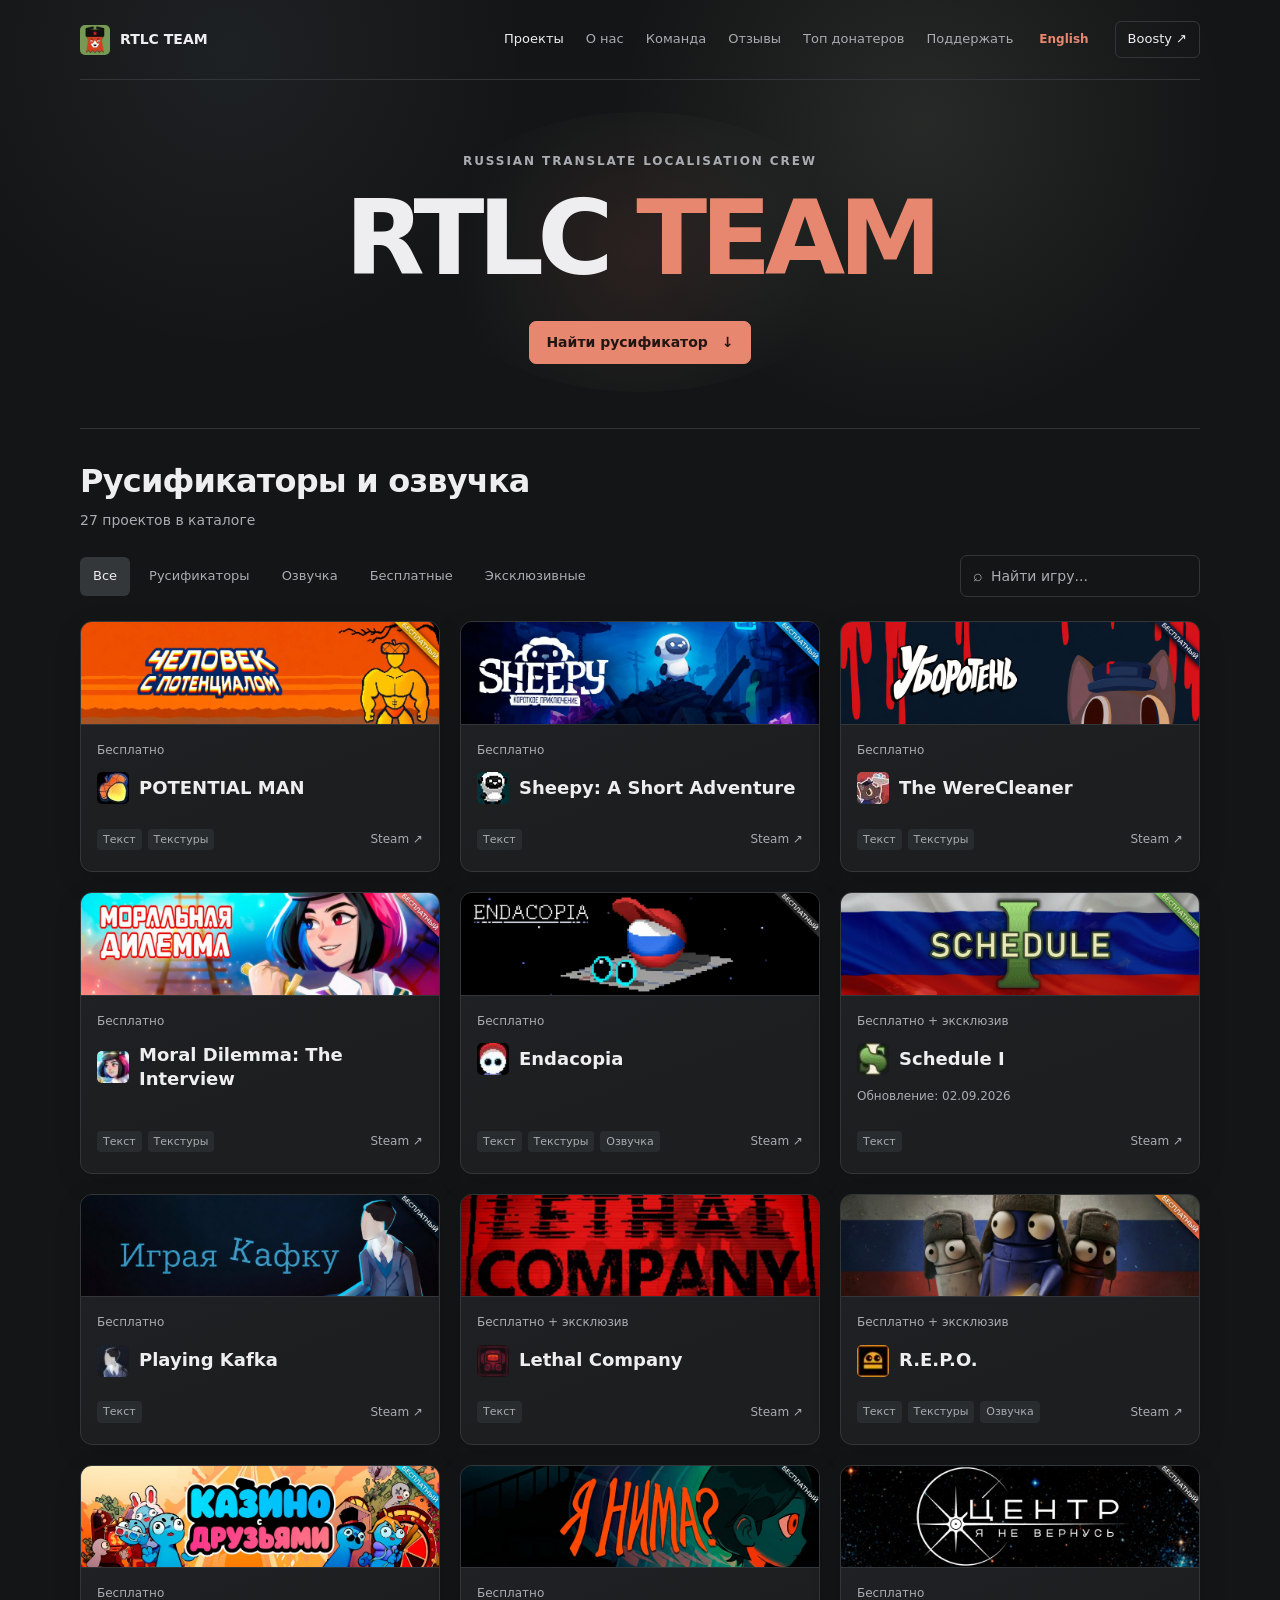
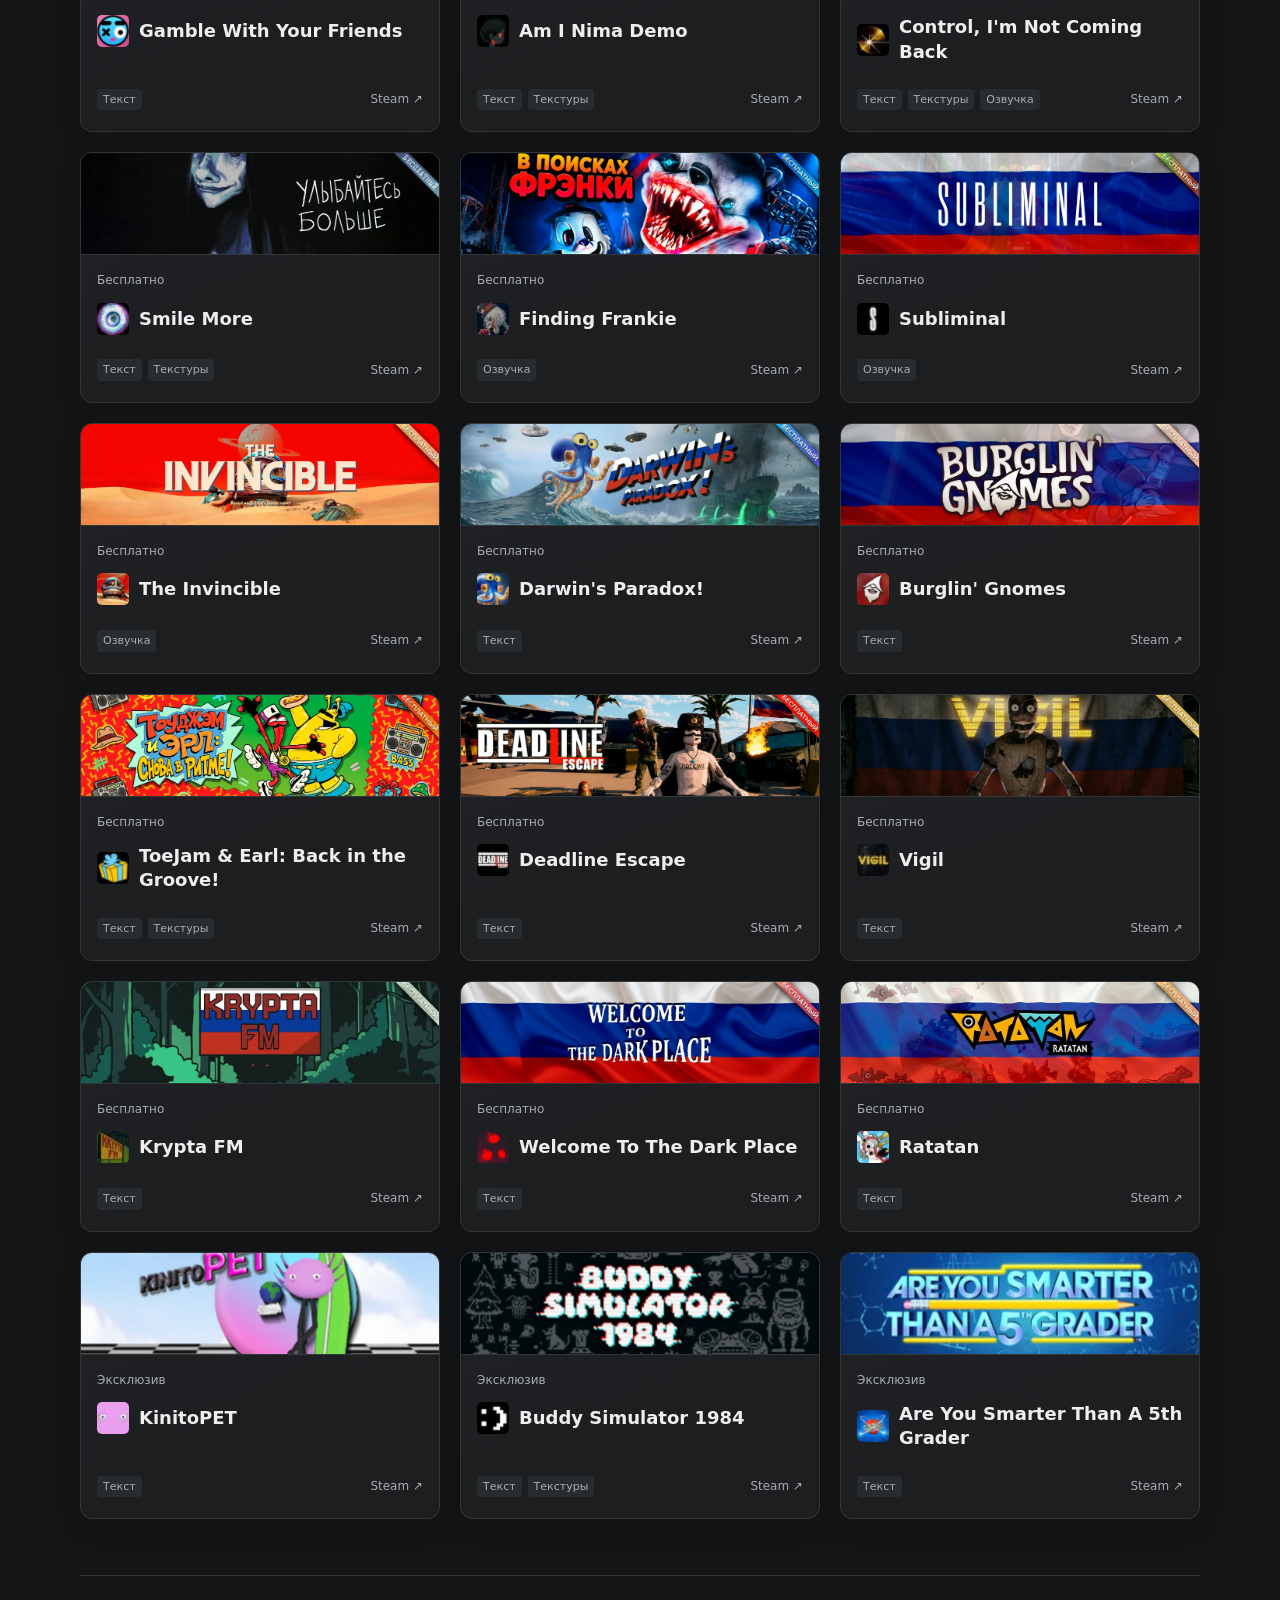
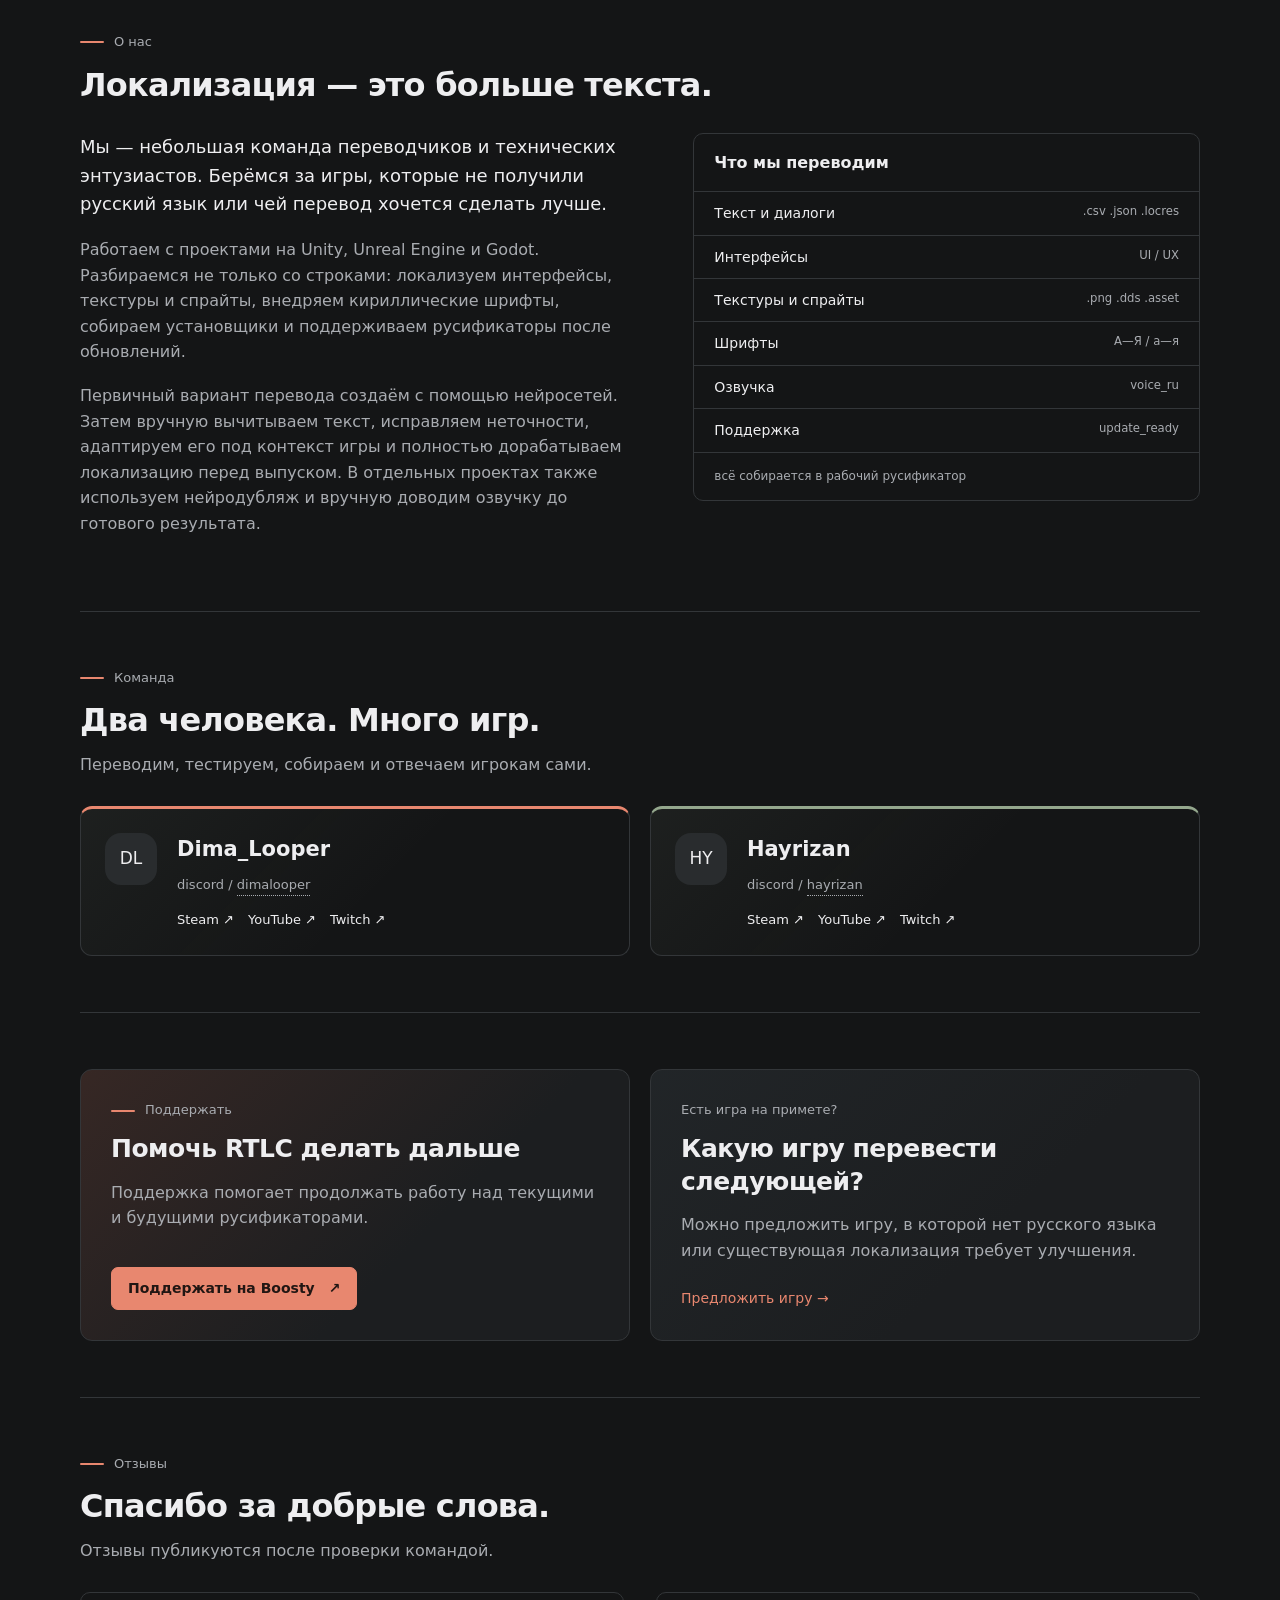
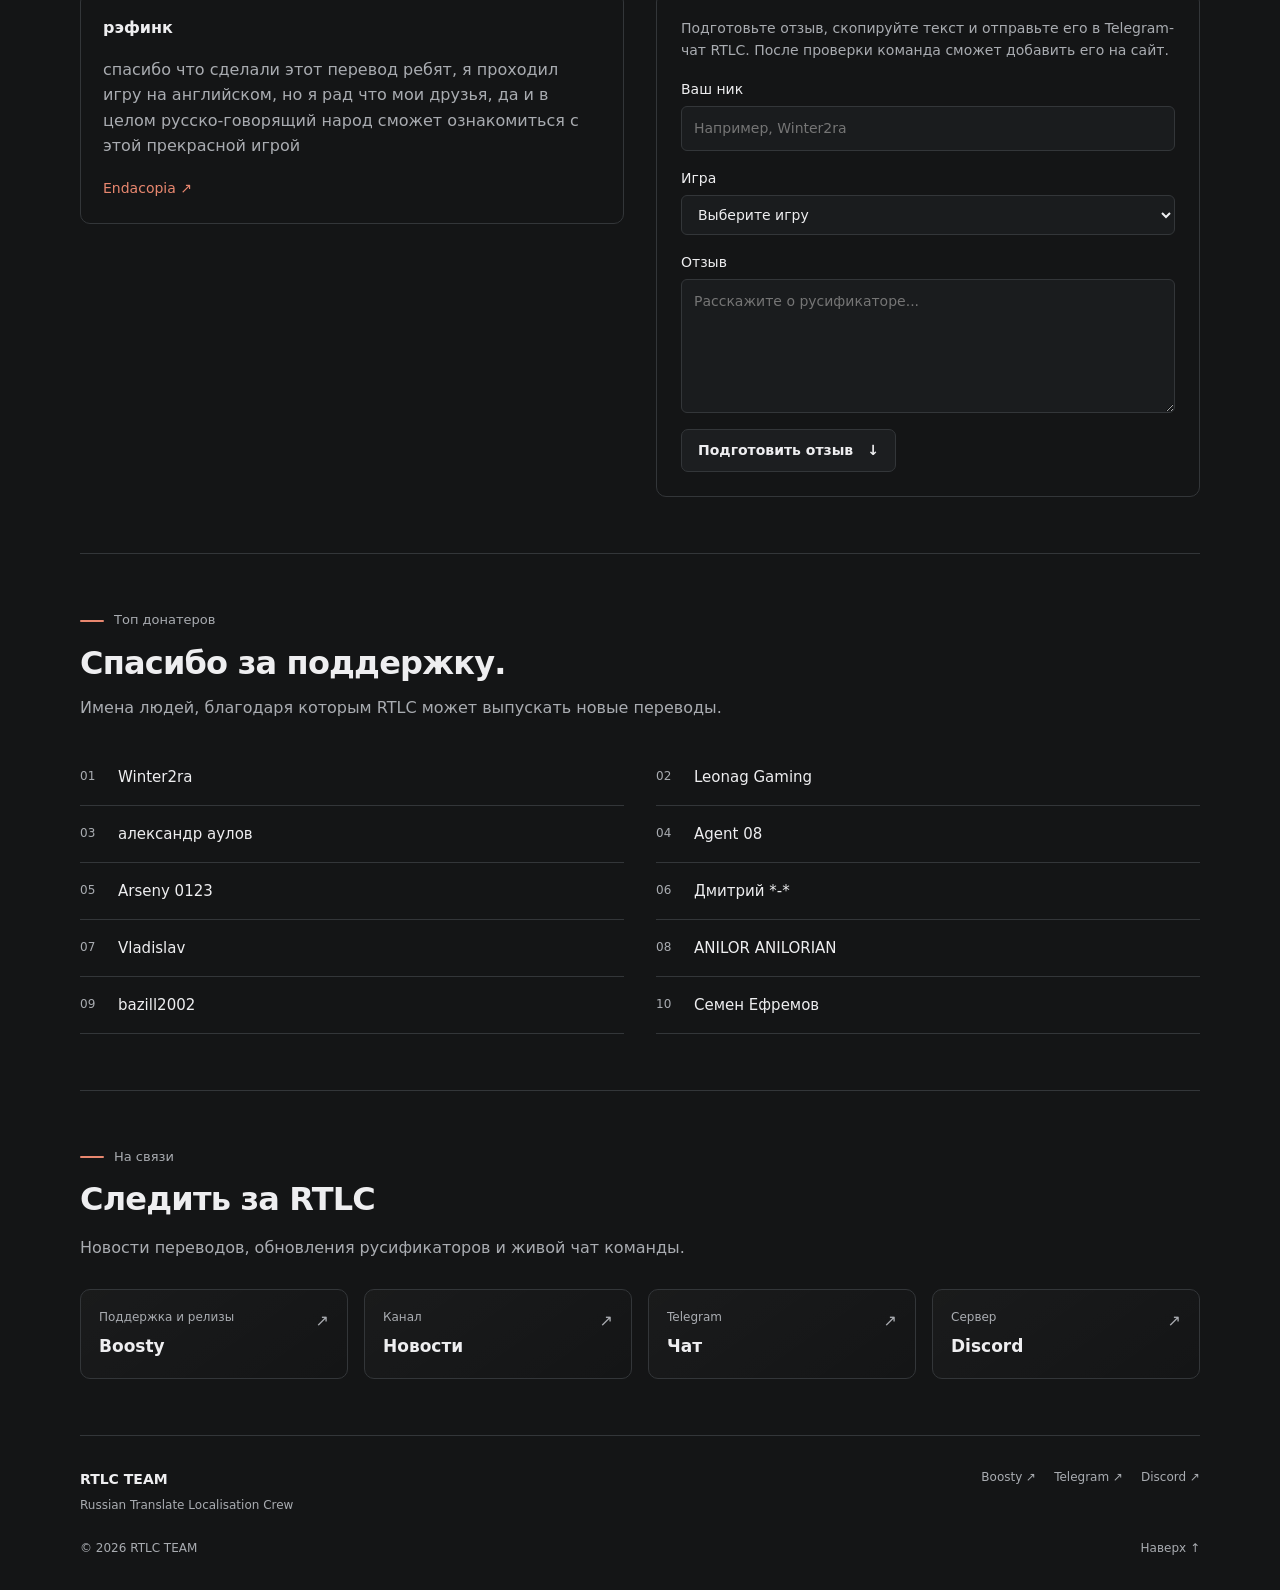
==== commit 13f696af: "Match Russian cards to Boosty banner ratio" ====
--- a/index.html
+++ b/index.html
@@ -18,10 +18,10 @@
   <meta property="og:image:alt" content="Оранжевый медведь RTLC TEAM в шапке-ушанке со звездой">
   <link rel="canonical" href="https://hayrizan.github.io/rtlc-team/">
   <link rel="icon" href="assets/branding/favicon.png" type="image/png">
-  <link rel="stylesheet" href="css/style.css?v=bilingual-1">
+  <link rel="stylesheet" href="css/style.css?v=banners-1">
   <script src="js/i18n.js?v=bilingual-1" defer></script>
   <script src="js/projects.js?v=catalog-27" defer></script>
-  <script src="js/main.js?v=bilingual-1" defer></script>
+  <script src="js/main.js?v=banners-1" defer></script>
 </head>
 <body>
   <a class="skip-link" href="#main" data-ru="К содержанию" data-en="Skip to content">К содержанию</a>
--- a/css/style.css
+++ b/css/style.css
@@ -76,6 +76,7 @@
 .project-card { position: relative; display: flex; flex-direction: column; min-width: 0; overflow: hidden; border: 1px solid var(--line); border-radius: 12px; background: linear-gradient(160deg, #202225, var(--panel) 65%); box-shadow: 0 8px 28px rgba(0,0,0,.12); transition: border-color .18s ease, transform .18s ease, box-shadow .18s ease; }
 .project-card:hover { border-color: #676b6f; transform: translateY(-3px); box-shadow: 0 16px 36px rgba(0,0,0,.24); }
 .project-card__banner { width: 100%; aspect-ratio: 460/215; object-fit: contain; height: auto; background: #111; border-bottom: 1px solid var(--line); transition: filter .18s ease; }
+html[data-language="ru"] .project-card__banner { aspect-ratio: 3.498/1; object-fit: cover; }
 .project-card:hover .project-card__banner { filter: saturate(1.08) brightness(1.04); }
 .project-card__body { flex: 1; display: flex; flex-direction: column; padding: 16px; }
 .project-card__top { color: var(--muted); font-size: 12px; }
@@ -164,6 +165,8 @@
 .project-modal__close { position: absolute; top: 12px; right: 12px; z-index: 2; width: 36px; height: 36px; border: 1px solid var(--line); border-radius: 50%; background: var(--bg); color: var(--ink); font-size: 22px; }
 .modal-hero { padding: 0; }
 .modal-hero > img { width: 100%; height: auto; aspect-ratio: 460/215; object-fit: contain; background: #111; }
+html[data-language="ru"] .modal-hero__banner { aspect-ratio: 3.498/1; object-fit: cover; }
+.modal-hero > img.is-example { max-height: 70svh; aspect-ratio: auto; object-fit: contain; }
 .modal-hero > div { padding: 22px 24px 0; }
 .modal-hero__eyebrow { margin: 0 0 8px; color: var(--muted); font-size: 12px; }
 .modal-title-row { display: flex; align-items: center; gap: 12px; }
